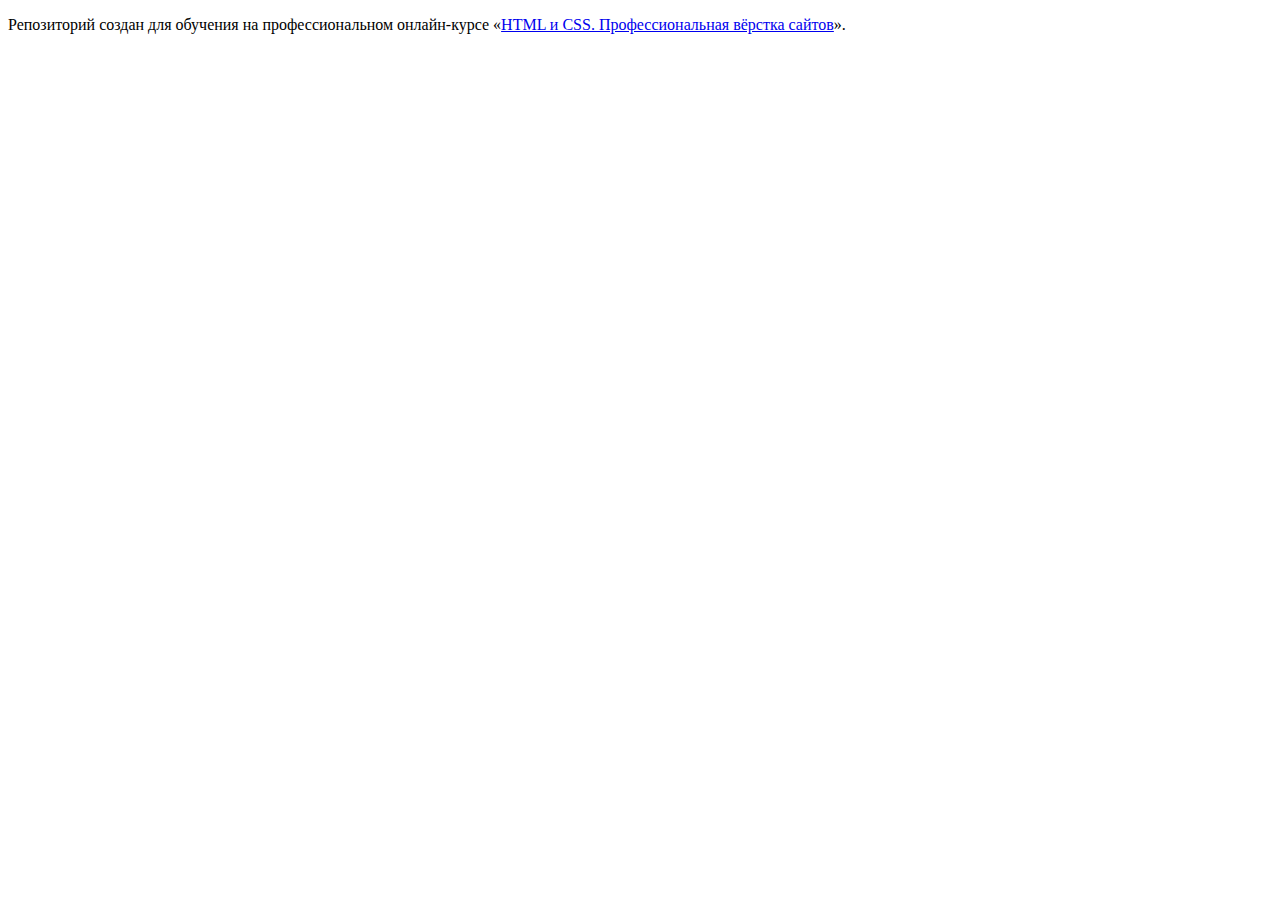
==== index.html @ b4f90599 ":hatching_chick:" ====
<!DOCTYPE html>
<html lang="ru">
  <head>
    <meta charset="utf-8">
    <title>HTML Academy: Девайс</title>
  </head>
  <body>

    <p>Репозиторий создан для обучения на профессиональном онлайн‑курсе «<a href="https://htmlacademy.ru/intensive/htmlcss">HTML и CSS. Профессиональная вёрстка сайтов</a>».</p>

  </body>
</html>
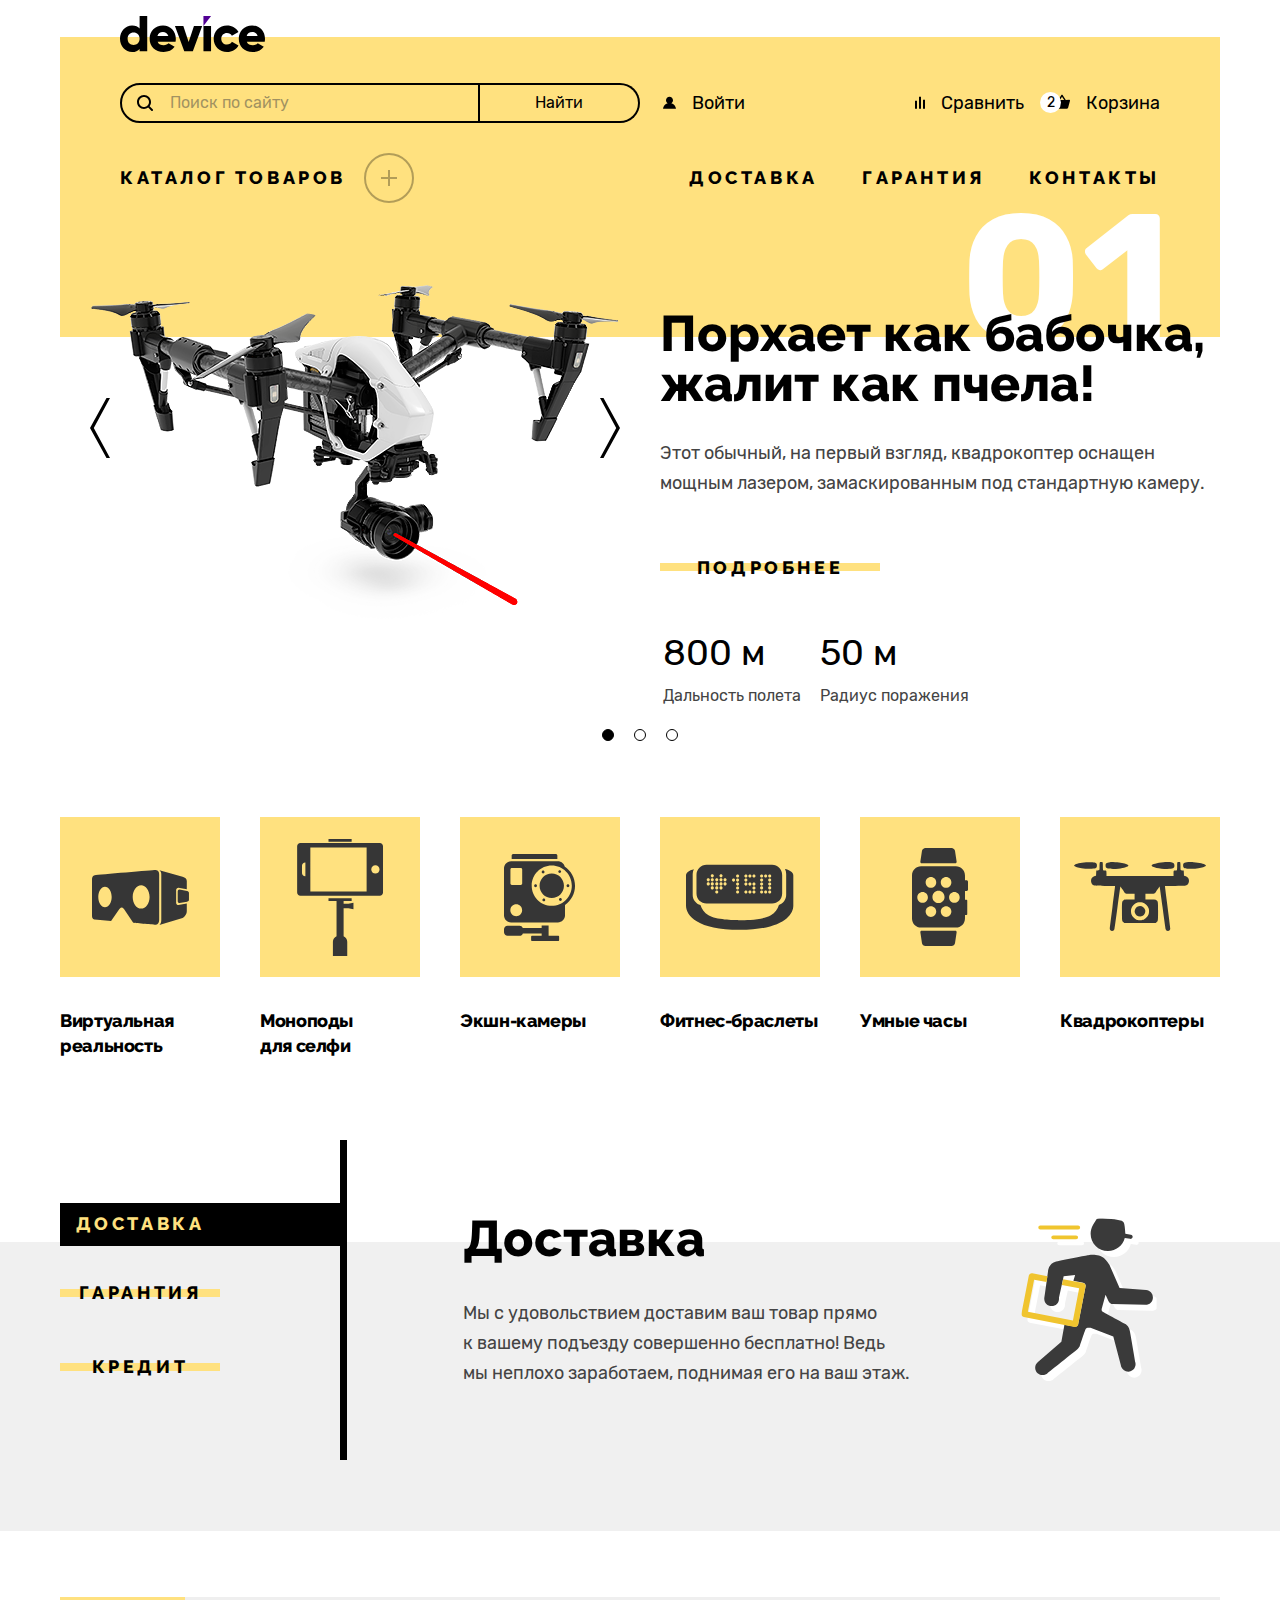
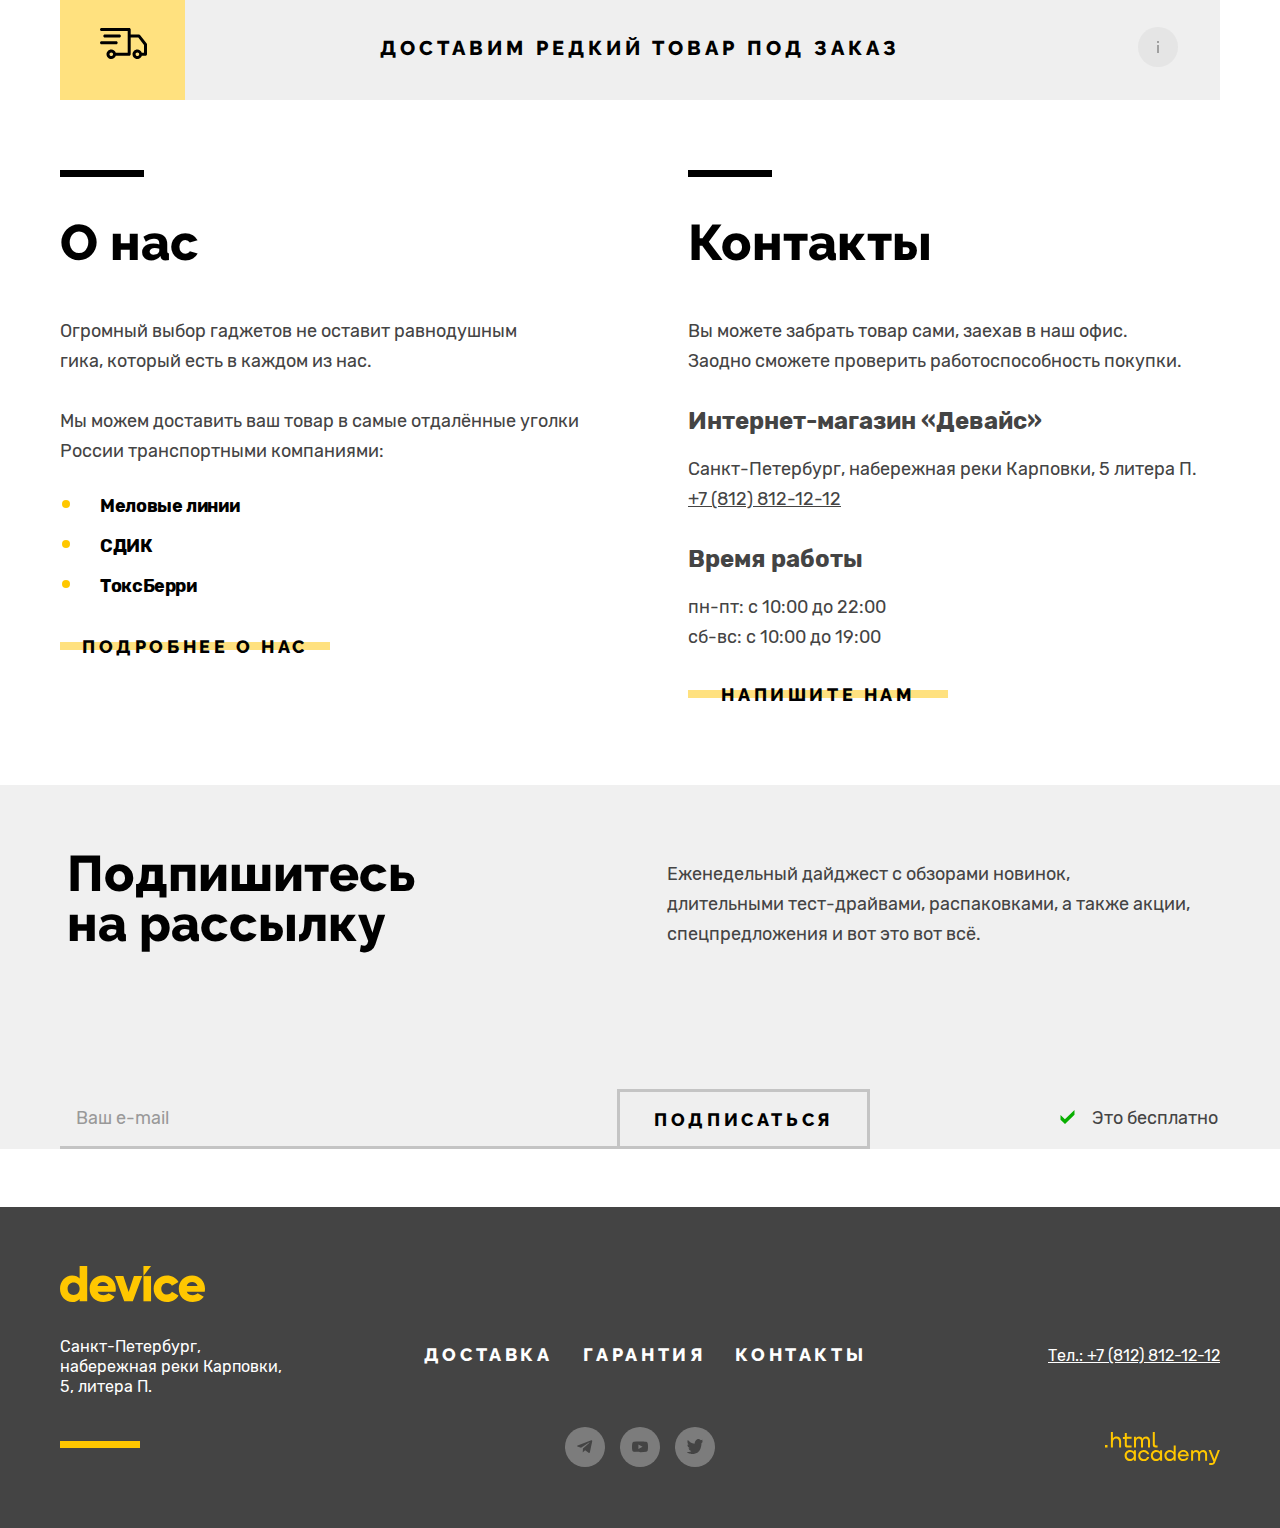
==== commit 505bc3c2: "Добавляет наставника" ====
--- a/index.html
+++ b/index.html
@@ -1,12 +1,560 @@
+
 <!DOCTYPE html>
 <html lang="ru">
   <head>
     <meta charset="utf-8">
-    <title>HTML Academy: Девайс</title>
+    <title>Девайс</title>
+    <link rel="stylesheet" href="css/style.css">
+    <link rel="icon" href="favicon.svg">
   </head>
   <body>
-
-    <p>Репозиторий создан для обучения на профессиональном онлайн‑курсе «<a href="https://htmlacademy.ru/intensive/htmlcss">HTML и CSS. Профессиональная вёрстка сайтов</a>».</p>
+    <header class="page-header">
+      <div class="page-header-container">
+
+        <a class="page-href-header" href="index.html">
+          <svg class="nav-logo" aria-hidden="true" focusable="false" width="145" height="36" viewBox="0 0 145 36"
+            xmlns="http://www.w3.org/2000/svg" role="img" aria-label="Магазин «Девайс».">
+            <path
+              d="M27.22 0v35.3h-7.6v-2.4c-1.7 1.9-4.1 3.1-7.51 3.1C5.5 36 0 30.2 0 22.7 0 15.2 5.5 9.4 12.1 9.4c3.41 0 5.91 1.2 7.51 3.1V0h7.6Zm-7.6 22.7c0-3.8-2.5-6.2-6.01-6.2-3.5 0-6 2.4-6 6.2 0 3.8 2.5 6.2 6 6.2 3.5-.1 6-2.4 6-6.2ZM43.73 29.2c2.1 0 3.8-.8 4.8-1.9l6.1 3.5c-2.5 3.4-6.2 5.2-11 5.2-8.6 0-14.01-5.8-14.01-13.3 0-7.5 5.4-13.3 13.4-13.3 7.41 0 12.82 5.7 12.82 13.3 0 1.1-.1 2.1-.3 3H37.63c1 2.6 3.3 3.5 6.1 3.5Zm4.6-9.1c-.8-2.9-3.1-4-5.4-4-2.9 0-4.8 1.4-5.5 4h10.9ZM82.16 10.1l-9.31 25.2h-8.6l-9.31-25.2h8.4l5.3 16 5.31-16h8.2ZM83.46 10.1h7.6v25.2h-7.6V10.1ZM93.67 22.7c0-7.5 5.7-13.3 13.4-13.3 4.9 0 9.21 2.6 11.41 6.5l-6.6 3.8c-.9-1.8-2.7-2.8-4.9-2.8-3.3 0-5.71 2.4-5.71 5.8 0 3.5 2.4 5.8 5.7 5.8 2.2 0 4.1-1.1 4.9-2.8l6.61 3.8c-2.1 3.9-6.4 6.5-11.4 6.5-7.71 0-13.41-5.8-13.41-13.3ZM132.9 29.2c2.1 0 3.8-.8 4.8-1.9l6.1 3.5c-2.5 3.4-6.2 5.2-11 5.2-8.61 0-14.02-5.8-14.02-13.3 0-7.5 5.5-13.3 13.41-13.3 7.4 0 12.81 5.7 12.81 13.3 0 1.1-.1 2.1-.3 3h-17.91c1 2.6 3.3 3.5 6.1 3.5Zm4.7-9.1c-.8-2.9-3.1-4-5.4-4-2.91 0-4.81 1.4-5.51 4h10.9Z" />
+            <path d="M83.46 0v10.1L91.06 0h-7.6Z" fill="#510094" />
+          </svg>
+        </a>
+
+        <div class="navigation-user-grid">
+          <form class="search-form" action="https://echo.htmlacademy.ru/" method="post">
+            <input class="search-field" type="search" name="search" id="search" placeholder="Поиск по сайту">
+            <button class="search-button" type="submit">
+              <span>Найти</span>
+            </button>
+          </form>
+
+          <ul class="navigation-list">
+            <li class="navigation-item">
+              <a class="account-link account-link-login" href="#">
+                <svg class="account-icon" aria-hidden="true" focusable="false" width="13" height="13"
+                  viewBox="0 0 13 13" fill="currentColor" xmlns="http://www.w3.org/2000/svg" role="img"
+                  aria-label="Логин.">
+                  <path
+                    d="M0 12.79h13c-.2-2.6-2.1-4.8-4.7-5.5 1-.6 1.7-1.7 1.7-3 0-1.9-1.6-3.5-3.5-3.5S3 2.39 3 4.29c0 1.3.7 2.4 1.7 3-2.6.7-4.5 2.9-4.7 5.5Z" />
+                </svg>
+                Войти</a>
+            </li>
+            <li class="navigation-item navigation-compare">
+              <a class="account-link" href="#">
+                <svg class="account-icon" aria-hidden="true" focusable="false" width="10" height="13"
+                  viewBox="0 0 10 13" fill="currentColor" xmlns="http://www.w3.org/2000/svg" role="img"
+                  aria-label="Сравнить.">
+                  <path d="M6 .79H4v12h2v-12ZM2 4.79H0v8h2v-8ZM10 3.79H8v9h2v-9Z" />
+                </svg>
+                Сравнить</a>
+            </li>
+            <li class="navigation-item navigation-corf">
+              <a class="account-link navigation-cart" href="#">
+                <svg class="account-icon" aria-hidden="true" focusable="false" width="16" height="15"
+                  viewBox="0 0 16 15" fill="currentColor" xmlns="http://www.w3.org/2000/svg" role="img"
+                  aria-label="Корзина.">
+                  <path
+                    d="m15.3 5.79-3.5.2-3.2-4.9c-.1-.2-.4-.3-.6-.3-.2 0-.5.1-.6.3l-3.2 4.9H.7c-.4 0-.7.3-.7.7v.2l1.9 6.8c.2.7.7 1.1 1.4 1.1h9.4c.7 0 1.2-.4 1.4-1.1l1.9-6.9v-.2c0-.4-.3-.8-.7-.8ZM8 2.69l2.2 3.2H5.9L8 2.69Z" />
+                </svg>
+                <div class="navigation-corf-counter">
+                  <p>2</p>
+                </div>
+                Корзина
+              </a>
+              <div class="popover popover-cart">
+                <div class="popover-content">
+                  <h2 class="visually-hidden popover-title">Содержимое корзины</h2>
+                  <ul class="cart-items-list">
+                    <li class="cart-item">
+                      <a class="cart-link" href="catalog.html">
+                        <img class="popover-img" src="img/selfy-in-bascket.jpg" width="39" height="43"
+                          alt="Любительская селфи-палка.">
+                        <p class="cart-item-title">Любительская селфи-палка</p>
+                      </a>
+                      <button type="button" class="cart-item-button button">
+                        <svg width="10" height="11" viewBox="0 0 10 11" fill="currentColor"
+                          xmlns="http://www.w3.org/2000/svg" role="img" aria-label="Удалить из корзины.">
+                          <path
+                            d="M10 1.08 9.1.17 5 4.26.9.16l-.9.92 4.1 4.09L0 9.26l.9.9L5 6.09l4.1 4.09.9-.91-4.1-4.1L10 1.09Z" />
+                        </svg>
+                        <span class="visually-hidden">Удалить из корзины</span>
+                      </button>
+                    </li>
+                    <li class="cart-item">
+                      <a class="cart-link" href="./catalog.html">
+                        <img class="popover-img" src="img/selfy-in-bascket-two.jpg" width="39" height="43"
+                          alt="Профессиональная селфи-палка.">
+                        <p class="cart-item-title">Профессиональная селфи-палка</p>
+                      </a>
+                      <button type="button" class="cart-item-button button">
+                        <svg width="10" height="11" viewBox="0 0 10 11" fill="currentColor"
+                          xmlns="http://www.w3.org/2000/svg" role="img" aria-label="Удалить из корзины.">
+                          <path
+                            d="M10 1.08 9.1.17 5 4.26.9.16l-.9.92 4.1 4.09L0 9.26l.9.9L5 6.09l4.1 4.09.9-.91-4.1-4.1L10 1.09Z" />
+                        </svg>
+                        <span class="visually-hidden">Удалить из корзины</span>
+                      </button>
+                    </li>
+                  </ul>
+                  <div class="cart-total">
+                    <p>Товаров: 2</p>
+                    <p>Сумма: 2000 ₽</p>
+                  </div>
+                    <button class="cart-button button-open-cart" type="button">
+                      <span>Открыть корзину</span>
+                    </button>
+                </div>
+              </div>
+            </li>
+          </ul>
+        </div>
+
+        <nav class="navigation">
+          <ul class="catalog">
+            <li class="catalog-item">
+              <a class="navigation-link" href="#">Каталог товаров</a>
+              <div class="popover-catalog">
+                <div class="popover-catalog-content">
+                  <ul class="subcatalog">
+                    <li><a class="account-link" href="catalog.html">Виртуальная реальность</a></li>
+                    <li><a class="account-link" href="catalog.html">Фитнес-браслеты</a></li>
+                    <li><a class="account-link" href="catalog.html">Квадрокоптеры</a></li>
+                    <li><a class="account-link" href="catalog.html">Моноподы для селфи</a></li>
+                    <li><a class="account-link" href="catalog.html">Умные часы</a></li>
+                    <li><a class="account-link" href="catalog.html">Экшн-камеры</a></li>
+                  </ul>
+                </div>
+              </div>
+            </li>
+          </ul>
+          <ul class="navigation-list navigation-list-second-menu">
+            <li class="navigation-item">
+              <a class="navigation-link" href="#">Доставка</a>
+            </li>
+            <li class="navigation-item">
+              <a class="navigation-link" href="#">Гарантия</a>
+            </li>
+            <li class="navigation-item">
+              <a class="navigation-link" href="#">Контакты</a>
+            </li>
+          </ul>
+        </nav>
+      </div>
+    </header>
+
+    <main class="main-container main-index">
+      <section class="gallery">
+        <div class="page-container">
+          <h1 class="visually-hidden">Магазин Девайс</h1>
+          <ol class="slider-pagination">
+            <li class="slider-pagination-item">
+              <div class="slider-pagination-group">
+                <img class="slider-logo" src="img/quadrocopter.png" width="560" height="560" alt="Фото дрона">
+                <div class="slider-description">
+                  <h2>Порхает как бабочка, жалит как пчела!</h2>
+                  <p class="device-detail-description">Этот обычный, на первый взгляд, квадрокоптер оснащен мощным
+                    лазером,
+                    замаскированным под стандартную камеру.</p>
+                  <div class="detailed detailed-slider">
+                    <a class="detailed-link" href="#">Подробнее</a>
+                  </div>
+                  <table class="abilities-table">
+                    <tr class="abilities-header">
+                      <td class="abilities-header">800 м</td>
+                      <td class="abilities-header">50 м</td>
+                    </tr>
+                    <tr>
+                      <td class="abilities-footer">Дальность полета</td>
+                      <td class="abilities-footer">Радиус поражения</td>
+                    </tr>
+                  </table>
+                </div>
+              </div>
+            </li>
+            <li class="slider-pagination-item element-display-none">
+              <div class="slider-pagination-group">
+                <img class="slider-logo" src="img/fitness-bracelet.png" width="560" height="560" alt="Фото браслета.">
+                <div class="slider-description">
+                  <h2>Худеем правильно!</h2>
+                  <p class="device-detail-description">Мотивирующие фитнес-браслеты помогут найти в себе силы не
+                    пропускать
+                    занятия и соблюдать диету.</p>
+                  <div class="detailed detailed-slider">
+                    <a class="detailed-link" href="#">Подробнее</a>
+                  </div>
+                  <table class="abilities-table">
+                    <tr class="abilities-header">
+                      <td class="abilities-header">48 часов</td>
+                    </tr>
+                    <tr>
+                      <td class="abilities-footer">Без подзарядки</td>
+                    </tr>
+                  </table>
+                </div>
+              </div>
+            </li>
+            <li class="slider-pagination-item element-display-none">
+              <div class="slider-pagination-group88">
+                <img class="slider-logo" src="img/selfie-stick.png" width="560" height="560" alt="Фото монопода.">
+                <div class="slider-description">
+                  <h2>Делай селфи, как Бен Стиллер!</h2>
+                  <p class="device-detail-description">Самая длинная палка для селфи доступна в нашем магазине. Восемь
+                    (Восемь, Карл!) метров длиной и весом всего 5кг.</p>
+                  <div class="detailed detailed-slider">
+                    <a class="detailed-link" href="#">Подробнее</a>
+                  </div>
+                  <table class="abilities-table">
+                    <tr class="abilities-header">
+                      <td class="abilities-header">8,5 м</td>
+                      <td class="abilities-header">5 кг</td>
+                      <td class="abilities-header">Карбон</td>
+                    </tr>
+                    <tr>
+                      <td class="abilities-footer">Длина палки</td>
+                      <td class="abilities-footer">Вес палки</td>
+                      <td class="abilities-footer">Материал</td>
+                    </tr>
+                  </table>
+                </div>
+              </div>
+            </li>
+          </ol>
+          <button class="slider-button slider-next" type="button">
+            <span class="visually-hidden">Предыдущее фото</span>
+          </button>
+          <button class="slider-button slider-prev" type="button">
+            <span class="visually-hidden">Следующее фото</span>
+          </button>
+          <ol class="slider-pagination-bullets">
+            <li class="slider-pagination-bullets-item">
+              <button class="slider-pagination-bullets-button slider-pagination-bullets-button-current" type="button">
+                <span class="visually-hidden">1 фото</span>
+              </button>
+            </li>
+            <li class="slider-pagination-bullets-item">
+              <button class="slider-pagination-bullets-button" type="button">
+                <span class="visually-hidden">2 фото</span>
+              </button>
+            </li>
+            <li class="slider-pagination-bullets-item">
+              <button class="slider-pagination-bullets-button" type="button">
+                <span class="visually-hidden">3 фото</span>
+              </button>
+            </li>
+          </ol>
+        </div>
+      </section>
+
+      <section class="products">
+        <div class="page-container">
+          <h2 class="visually-hidden">Продукты</h2>
+          <ul class="products-yellow-list">
+            <li class="products-item">
+              <a href="catalog.html">
+                <div class="products-yellow prod-vr">
+                  <svg xmlns="http://www.w3.org/2000/svg" width="97" height="55" fill="none"><path fill="#363636" d="M84.1314 32.639V20.003c0-1.309 1.045-2.37 2.335-2.37l8.326 1.581V11.02c0-2.355-1.708-3.431-4.202-4.265L67.4034.175c1.616 1.391 1.889 2.04 1.889 4.396V49.78c0 2.356-.45 4.066-1.967 5.21l23.265-7.065c2.401-.833 4.202-4.216 4.202-6.572V33.44l-8.326 1.567c-1.29.002-2.335-1.06-2.335-2.368Z"/><path fill="#363636" d="m95.1294 20.979-7.598-1.444c-1.008 0-1.824.829-1.824 1.851v9.868c0 1.023.816 1.852 1.824 1.852l7.598-1.431c1.154-.419 1.824-.829 1.824-1.852V22.83c0-1.022-.766-1.507-1.824-1.851ZM67.1704 4.483c0-5.08-4.232-4.459-4.232-4.459s-57.106 4.714-60.1 5.121c-2.994.407-2.837 4.387-2.837 4.387s-.001 32.537-.001 36.28c0 3.743 2.599 3.753 2.599 3.753l16.477 1.403 8.136-11.668s1.109-1.828 2.505-1.828c1.397 0 2.432 1.861 2.432 1.861l9.061 13.521s18.895 1.909 22.521 1.909c3.626-.001 3.439-5.024 3.439-5.024V4.483Zm-54.188 32.709c-3.698 0-6.696-4.601-6.696-10.275s2.998-10.275 6.696-10.275c3.698 0 6.696 4.601 6.696 10.275s-2.998 10.275-6.696 10.275Zm36.158 1.426c-4.662 0-8.441-5.239-8.441-11.701 0-6.463 3.78-11.702 8.441-11.702 4.662 0 8.442 5.239 8.442 11.702 0 6.462-3.78 11.701-8.442 11.701Z"/></svg>
+                  <span class="visually-hidden">Лого виртуальной реальности.</span>
+                </div>
+                Виртуальная реальность
+              </a>
+            </li>
+            <li class="products-item">
+              <a href="catalog.html">
+                <div class="products-yellow prod-monopod">
+                  <svg xmlns="http://www.w3.org/2000/svg" width="87" height="117" fill="none"><path fill="#363636" d="M82.821 4.011H3.33C1.569 4.011.142 5.438.142 7.199v46.413c0 1.763 1.427 3.189 3.188 3.189h79.492c1.762 0 3.189-1.427 3.189-3.189V7.199c0-1.761-1.428-3.188-3.19-3.188ZM8.392 37.236h-.226c-1.762 0-3.189-1.429-3.189-3.189v-7.283c0-1.761 1.427-3.188 3.189-3.188h.226v13.66Zm61.231 15.172H13.341V8.402h56.282v44.006ZM78.4 34.552c-2.289 0-4.146-1.855-4.146-4.147 0-2.292 1.856-4.147 4.146-4.147 2.291 0 4.148 1.855 4.148 4.147 0 2.292-1.857 4.147-4.148 4.147ZM54.654 0H31.497v2.758h23.157V0ZM46.608 64.861v-2.973h8.046V59.13H31.498v2.758h8.045v35.246c-2.139.938-3.635 3.072-3.635 5.559V117h14.335v-14.307c0-2.486-1.495-4.621-3.636-5.557v-27.99h4.796l5.051 1.213v-6.711l-5.051 1.213h-4.795Z"/></svg>
+                  <span class="visually-hidden">Лого моноподы для селфи.</span>
+                </div>
+                Моноподы<br>для селфи
+              </a>
+            </li>
+            <li class="products-item">
+              <a href="catalog.html">
+                <div class="products-yellow prod-camera">
+                  <svg xmlns="http://www.w3.org/2000/svg" width="72" height="87" fill="none"><path fill="#363636" d="M53.349 1.49c0-.736-.578-1.49-1.311-1.49H9.053C8.32 0 7.672.754 7.672 1.49v3.522h45.676l.001-3.522ZM54.202 81.809h-9.597V71.426h-6.958v2.507H18.774c-.537-1.254-1.757-2.148-3.181-2.148H3.559C1.642 71.784 0 73.387 0 75.311v3.018c0 1.924 1.642 3.48 3.559 3.48h12.035c1.511 0 2.792-.896 3.269-2.326h18.785v2.326H28.13c-.533 0-1.01.437-1.01.972v3.172c0 .535.478 1.048 1.01 1.048h26.072c.533 0 .93-.513.93-1.048V82.78c0-.535-.397-.971-.93-.971ZM60.666 12.39c-.861-2.937-3.567-5.05-6.771-5.05H7.148C3.25 7.34 0 10.449 0 14.361v46.9c0 3.912 3.25 7.121 7.148 7.121h46.747c3.898 0 7.126-3.209 7.126-7.121V50.915c6.066-4.204 10.001-11.211 10.001-19.164-.001-8.079-4.132-15.181-10.356-19.361ZM12.238 62.151c-3.259 0-5.901-2.65-5.901-5.921 0-3.27 2.642-5.922 5.901-5.922s5.902 2.652 5.902 5.922c0 3.271-2.643 5.921-5.902 5.921Zm5.961-32.605c0 .786-.635 1.422-1.418 1.422h-8.94c-.783 0-1.418-.637-1.418-1.422v-14.16c0-.786.635-1.423 1.418-1.423h8.939c.783 0 1.418.637 1.418 1.423l.001 14.16Zm29.563 22.312c-11.076 0-20.057-9.01-20.057-20.123 0-11.113 8.98-20.124 20.057-20.124 11.077 0 20.058 9.01 20.058 20.124 0 11.114-8.981 20.123-20.058 20.123Z"/><path fill="#363636" d="M47.762 43.964c6.7312 0 12.188-5.4751 12.188-12.229 0-6.7539-5.4568-12.229-12.188-12.229s-12.188 5.4751-12.188 12.229c0 6.7539 5.4568 12.229 12.188 12.229ZM31.562 33.171c.7925 0 1.435-.6425 1.435-1.435 0-.7925-.6425-1.435-1.435-1.435-.7925 0-1.435.6425-1.435 1.435 0 .7925.6425 1.435 1.435 1.435ZM63.963 33.171c.7925 0 1.435-.6425 1.435-1.435 0-.7925-.6425-1.435-1.435-1.435-.7925 0-1.435.6425-1.435 1.435 0 .7925.6425 1.435 1.435 1.435ZM39.109 19.429c.7925 0 1.435-.6425 1.435-1.435 0-.7925-.6425-1.435-1.435-1.435-.7925 0-1.435.6425-1.435 1.435 0 .7925.6425 1.435 1.435 1.435ZM56.415 46.912c.7898 0 1.43-.6429 1.43-1.436 0-.7931-.6402-1.436-1.43-1.436s-1.43.6429-1.43 1.436c0 .7931.6402 1.436 1.43 1.436ZM55.697 19c.7925 0 1.435-.6425 1.435-1.435 0-.7925-.6425-1.435-1.435-1.435-.7925 0-1.435.6425-1.435 1.435 0 .7925.6425 1.435 1.435 1.435ZM39.828 47.341c.7925 0 1.435-.6425 1.435-1.435 0-.7925-.6425-1.435-1.435-1.435-.7925 0-1.435.6425-1.435 1.435 0 .7925.6425 1.435 1.435 1.435Z"/></svg>
+                  <span class="visually-hidden">Лого экшн-камеры.</span>
+                </div>
+                Экшн-камеры
+              </a>
+            </li>
+            <li class="products-item">
+              <a href="catalog.html">
+                <div class="products-yellow prod-bracelet">
+                  <svg xmlns="http://www.w3.org/2000/svg" width="108" height="66" fill="none"><path fill="#363636" d="M98.967 5.0741c.752 1.441 1.209 3.08 1.209 4.818v21.102c0 4.616-3.092 8.527-7.246 9.9-1.325 3.987-3.778 7.854-8.051 10.432-8.676 5.231-31.124 4.837-31.198 4.837-.078 0-22.513.395-31.189-4.837-4.216-2.545-6.708-6.347-8.042-10.279-4.418-1.209-7.756-5.251-7.756-10.053V9.8931c0-1.688.427-3.282 1.139-4.693C4.17 6.1091 0 7.9181 0 11.4341v29.983c0 10.251 11.839 24.433 53.657 24.433 41.82 0 53.657-14.182 53.657-24.433v-29.983c-.001-3.684-4.576-5.494-8.347-6.36Z"/><path fill="#363636" d="M20.561 39.4591h65.523c5.564 0 10.074-4.513 10.074-10.077v-18.447c0-5.563-4.51-10.075-10.074-10.075H20.561c-5.564 0-10.075 4.511-10.075 10.075v18.447c0 5.564 4.511 10.077 10.075 10.077Zm63.134-28.991c.867 0 1.569.703 1.569 1.57 0 .866-.702 1.569-1.569 1.569s-1.568-.703-1.568-1.569c0-.868.701-1.57 1.568-1.57Zm0 4.039c.867 0 1.569.703 1.569 1.568 0 .867-.702 1.569-1.569 1.569s-1.568-.702-1.568-1.569c0-.865.701-1.568 1.568-1.568Zm0 4.039c.867 0 1.569.702 1.569 1.569 0 .866-.702 1.569-1.569 1.569s-1.568-.703-1.568-1.569c0-.867.701-1.569 1.568-1.569Zm0 3.827c.867 0 1.569.704 1.569 1.569 0 .867-.702 1.568-1.569 1.568s-1.568-.701-1.568-1.568c0-.866.701-1.569 1.568-1.569Zm0 4.039c.867 0 1.569.702 1.569 1.569 0 .865-.702 1.568-1.569 1.568s-1.568-.704-1.568-1.568c0-.867.701-1.569 1.568-1.569Zm-4.039-15.944c.867 0 1.568.703 1.568 1.57 0 .866-.701 1.569-1.568 1.569-.865 0-1.568-.703-1.568-1.569 0-.868.703-1.57 1.568-1.57Zm0 15.944c.867 0 1.568.702 1.568 1.569 0 .865-.701 1.568-1.568 1.568-.865 0-1.568-.704-1.568-1.568 0-.867.703-1.569 1.568-1.569Zm-4.037-15.944c.865 0 1.568.703 1.568 1.57 0 .866-.703 1.569-1.568 1.569-.867 0-1.569-.703-1.569-1.569 0-.868.702-1.57 1.569-1.57Zm0 4.039c.865 0 1.568.703 1.568 1.568 0 .867-.703 1.569-1.568 1.569-.867 0-1.569-.702-1.569-1.569 0-.865.702-1.568 1.569-1.568Zm0 4.039c.865 0 1.568.702 1.568 1.569 0 .866-.703 1.569-1.568 1.569-.867 0-1.569-.703-1.569-1.569 0-.867.702-1.569 1.569-1.569Zm0 3.827c.865 0 1.568.704 1.568 1.569 0 .867-.703 1.568-1.568 1.568-.867 0-1.569-.701-1.569-1.568 0-.866.702-1.569 1.569-1.569Zm0 4.039c.865 0 1.568.702 1.568 1.569 0 .865-.703 1.568-1.568 1.568-.867 0-1.569-.704-1.569-1.568 0-.867.702-1.569 1.569-1.569Zm-7.654-15.944c.867 0 1.568.703 1.568 1.57 0 .866-.701 1.569-1.568 1.569-.867 0-1.568-.703-1.568-1.569-.001-.868.703-1.57 1.568-1.57Zm0 8.078c.867 0 1.568.702 1.568 1.569 0 .866-.701 1.569-1.568 1.569-.867 0-1.568-.703-1.568-1.569-.001-.867.703-1.569 1.568-1.569Zm0 3.881c.867 0 1.568.701 1.568 1.568 0 .865-.701 1.569-1.568 1.569-.867 0-1.568-.704-1.568-1.569-.001-.867.703-1.568 1.568-1.568Zm0 3.985c.867 0 1.568.702 1.568 1.569 0 .865-.701 1.568-1.568 1.568-.867 0-1.568-.704-1.568-1.568-.001-.867.703-1.569 1.568-1.569Zm-4.039-15.944c.867 0 1.57.703 1.57 1.57 0 .866-.703 1.569-1.57 1.569-.865 0-1.569-.703-1.569-1.569-.001-.868.704-1.57 1.569-1.57Zm0 8.078c.867 0 1.57.702 1.57 1.569 0 .866-.703 1.569-1.57 1.569-.865 0-1.569-.703-1.569-1.569-.001-.867.704-1.569 1.569-1.569Zm0 7.866c.867 0 1.57.702 1.57 1.569 0 .865-.703 1.568-1.57 1.568-.865 0-1.569-.704-1.569-1.568-.001-.867.704-1.569 1.569-1.569Zm-4.038-15.944c.865 0 1.569.703 1.569 1.57 0 .866-.704 1.569-1.569 1.569-.867 0-1.568-.703-1.568-1.569-.001-.868.701-1.57 1.568-1.57Zm0 4.039c.865 0 1.569.703 1.569 1.568 0 .867-.704 1.569-1.569 1.569-.867 0-1.568-.702-1.568-1.569-.001-.865.701-1.568 1.568-1.568Zm0 4.039c.865 0 1.569.702 1.569 1.569 0 .866-.704 1.569-1.569 1.569-.867 0-1.568-.703-1.568-1.569-.001-.867.701-1.569 1.568-1.569Zm0 7.866c.865 0 1.569.702 1.569 1.569 0 .865-.704 1.568-1.569 1.568-.867 0-1.568-.704-1.568-1.568-.001-.867.701-1.569 1.568-1.569Zm-8.29-15.944c.867 0 1.569.703 1.569 1.57 0 .866-.702 1.569-1.569 1.569s-1.568-.703-1.568-1.569c-.001-.868.701-1.57 1.568-1.57Zm0 4.039c.867 0 1.569.703 1.569 1.568 0 .867-.702 1.569-1.569 1.569s-1.568-.702-1.568-1.569c-.001-.865.701-1.568 1.568-1.568Zm0 4.039c.867 0 1.569.702 1.569 1.569 0 .866-.702 1.569-1.569 1.569s-1.568-.703-1.568-1.569c-.001-.867.701-1.569 1.568-1.569Zm0 3.881c.867 0 1.569.701 1.569 1.568 0 .865-.702 1.569-1.569 1.569s-1.568-.704-1.568-1.569c-.001-.867.701-1.568 1.568-1.568Zm0 3.985c.867 0 1.569.702 1.569 1.569 0 .865-.702 1.568-1.569 1.568s-1.568-.704-1.568-1.568c-.001-.867.701-1.569 1.568-1.569Zm-4.039-11.905c.867 0 1.568.703 1.568 1.568 0 .867-.701 1.569-1.568 1.569-.867 0-1.569-.702-1.569-1.569 0-.865.701-1.568 1.569-1.568Zm-8.502-.212c.865 0 1.569.703 1.569 1.568 0 .867-.704 1.569-1.569 1.569-.867 0-1.571-.703-1.571-1.569 0-.865.703-1.568 1.571-1.568Zm0 4.038c.865 0 1.569.703 1.569 1.57 0 .866-.704 1.57-1.569 1.57-.867 0-1.571-.704-1.571-1.57 0-.867.703-1.57 1.571-1.57Zm-4.039-8.078c.865 0 1.568.703 1.568 1.57 0 .866-.704 1.568-1.568 1.568-.867 0-1.569-.703-1.569-1.568 0-.867.701-1.57 1.569-1.57Zm0 4.04c.865 0 1.568.703 1.568 1.568 0 .867-.704 1.569-1.568 1.569-.867 0-1.569-.703-1.569-1.569 0-.865.701-1.568 1.569-1.568Zm0 4.038c.865 0 1.568.703 1.568 1.57 0 .866-.704 1.57-1.568 1.57-.867 0-1.569-.704-1.569-1.57 0-.867.701-1.57 1.569-1.57Zm0 4.04c.865 0 1.568.704 1.568 1.569 0 .867-.704 1.568-1.568 1.568-.867 0-1.569-.701-1.569-1.568 0-.866.701-1.569 1.569-1.569Zm-4.254-8.078c.867 0 1.569.703 1.569 1.568 0 .867-.702 1.569-1.569 1.569s-1.568-.703-1.568-1.569c0-.865.701-1.568 1.568-1.568Zm0 4.038c.867 0 1.569.703 1.569 1.57 0 .866-.702 1.57-1.569 1.57s-1.568-.704-1.568-1.57c0-.867.701-1.57 1.568-1.57Zm0 4.04c.867 0 1.569.704 1.569 1.569 0 .867-.702 1.568-1.569 1.568s-1.568-.701-1.568-1.568c0-.866.701-1.569 1.568-1.569Zm0 4.039c.867 0 1.569.702 1.569 1.569 0 .865-.702 1.568-1.569 1.568s-1.568-.704-1.568-1.568c0-.867.701-1.569 1.568-1.569ZM26.3 10.2551c.867 0 1.571.703 1.571 1.57 0 .866-.704 1.568-1.571 1.568-.865 0-1.569-.703-1.569-1.568 0-.867.704-1.57 1.569-1.57Zm0 4.04c.867 0 1.571.703 1.571 1.568 0 .867-.704 1.569-1.571 1.569-.865 0-1.569-.703-1.569-1.569 0-.865.704-1.568 1.569-1.568Zm0 4.038c.867 0 1.571.703 1.571 1.57 0 .866-.704 1.57-1.571 1.57-.865 0-1.569-.704-1.569-1.57 0-.867.704-1.57 1.569-1.57Zm0 4.04c.867 0 1.571.704 1.571 1.569 0 .867-.704 1.568-1.571 1.568-.865 0-1.569-.701-1.569-1.568 0-.866.704-1.569 1.569-1.569Zm-4.037-8.078c.865 0 1.569.703 1.569 1.568 0 .867-.704 1.569-1.569 1.569-.867 0-1.569-.703-1.569-1.569 0-.865.702-1.568 1.569-1.568Zm0 4.038c.865 0 1.569.703 1.569 1.57 0 .866-.704 1.57-1.569 1.57-.867 0-1.569-.704-1.569-1.57 0-.867.702-1.57 1.569-1.57Z"/></svg>
+                  <span class="visually-hidden">Лого фитнес-браслета.</span>
+                </div>
+                Фитнес-браслеты
+              </a>
+            </li>
+            <li class="products-item">
+              <a href="catalog.html">
+                <div class="products-yellow prod-watch">
+                  <svg xmlns="http://www.w3.org/2000/svg" width="57" height="98" fill="none"><path fill="#363636" d="M54.494 32.197h-1.515v-4.64c0-5.052-4.087-9.186-9.082-9.186H9.082C4.086 18.372 0 22.505 0 27.557v42.868c0 5.052 4.087 9.185 9.083 9.185h34.815c4.995 0 9.082-4.133 9.082-9.185V67.01h1.515c.415 0 .757-.344.757-.764V52.467c0-.421-.342-.766-.757-.766H52.98v-8.788h1.515c.832 0 1.514-.688 1.514-1.531v-7.654c-.001-.842-.683-1.531-1.515-1.531Zm-20.412-3.109c2.926 0 5.299 2.398 5.299 5.358 0 2.96-2.373 5.358-5.299 5.358s-5.298-2.398-5.298-5.358c0-2.96 2.372-5.358 5.298-5.358Zm-15.137 0c2.925 0 5.298 2.398 5.298 5.358 0 2.96-2.373 5.358-5.298 5.358-2.926 0-5.298-2.398-5.298-5.358 0-2.96 2.372-5.358 5.298-5.358ZM5.297 49.397c0-2.959 2.371-5.358 5.298-5.358 2.926 0 5.298 2.399 5.298 5.358 0 2.959-2.373 5.358-5.298 5.358-2.927.001-5.298-2.399-5.298-5.358Zm13.648 19.497c-2.926 0-5.298-2.398-5.298-5.358 0-2.96 2.372-5.358 5.298-5.358 2.925 0 5.298 2.398 5.298 5.358 0 2.96-2.373 5.358-5.298 5.358Zm1.49-19.903c0-3.382 2.711-6.124 6.055-6.124s6.055 2.742 6.055 6.124c0 3.382-2.711 6.124-6.055 6.124-3.344-.001-6.055-2.742-6.055-6.124Zm13.647 19.903c-2.926 0-5.298-2.398-5.298-5.358 0-2.96 2.372-5.358 5.298-5.358s5.299 2.398 5.299 5.358c0 2.96-2.373 5.358-5.299 5.358Zm8.302-14.138c-2.927 0-5.298-2.399-5.298-5.358 0-2.959 2.371-5.358 5.298-5.358 2.926 0 5.298 2.399 5.298 5.358 0 2.958-2.372 5.358-5.298 5.358ZM9.646 15.31h33.687c.843 0 1.432-.681 1.306-1.514L43.023 3.028s0-.001-.002-.002C42.771 1.362 41.189 0 39.506 0H13.474c-1.686 0-3.268 1.362-3.517 3.028L8.342 13.795c-.125.833.461 1.515 1.304 1.515ZM43.333 82.671H9.646c-.843 0-1.429.683-1.304 1.516l1.615 10.767c.25 1.666 1.832 3.028 3.516 3.028h26.032c1.684 0 3.266-1.362 3.517-3.026v-.002l1.615-10.767c.128-.833-.461-1.516-1.304-1.516Z"/></svg>
+                  <span class="visually-hidden">Лого умных часов.</span>
+                </div>
+                Умные часы
+              </a>
+            </li>
+            <li class="products-item">
+              <a href="catalog.html">
+                <div class="products-yellow prod-drone">
+                  <svg xmlns="http://www.w3.org/2000/svg" width="133" height="70" fill="none"><path fill="#363636" d="M12.0523.258C6.5073.7451 1.8383 1.8506.5753 2.9302c-.7227.6162-.7227.6162-.2324 1.1562.6445.7197 3.7134 1.645 7.2476 2.2363 3.998.668 12.5098.6934 13.7231.0513 1.2119-.668 1.624-1.4136 1.624-2.9814 0-1.6187-.6191-2.416-2.2178-2.8525C19.274.1542 14.9415 0 12.0523.2579ZM25.7745.4883c-.1294.2832-.2583 2.1079-.2583 4.1118 0 4.061.1553 3.7783-2.1919 3.9331l-1.0308.0771-.2583 5.0883-1.1865.2832c-2.5791.668-3.999 2.5952-3.7915 5.2944.1279 1.9272 1.0308 3.3408 2.5786 4.0869 1.1089.5132 1.4697.5381 11.2461.5381 5.5449 0 10.1372.0786 10.1885.1807.0508.1284-1.1094 9.4072-2.5796 20.6387-1.4448 11.2305-2.6831 20.9971-2.7085 21.666-.0513 1.6172.8262 2.6211 2.3477 2.6211 1.2373 0 2.0117-.6416 2.3213-1.9014.1294-.5137 1.4956-10.333 3.0181-21.8213 1.522-11.4629 2.8628-20.8687 2.9404-20.8687.103 0 1.083 1.4131 2.1924 3.1357 2.9399 4.626 2.3989 4.3169 7.6353 4.3169h4.3584v5.6298l-5.1328.0771c-4.7202.0771-5.21.127-5.8813.6152-1.5728 1.1572-1.625 1.415-1.625 10.9766 0 9.5342.0264 9.792 1.5225 11.0498l.8511.6953h31.3652l.8506-.6953c1.4961-1.2578 1.5205-1.5156 1.5205-11.0498 0-9.5615-.0508-9.8193-1.623-10.9766-.6709-.4883-1.1611-.5381-5.8818-.6152l-5.1318-.0771v-5.6298h4.3594c5.2344 0 4.6934.3091 7.6338-4.3169 1.1104-1.7227 2.0898-3.1357 2.1934-3.1357.0762 0 1.4189 9.4058 2.9395 20.8687 1.5225 11.4883 2.8896 21.3076 3.0186 21.8213.3096 1.2598 1.082 1.9014 2.3213 1.9014 1.5215 0 2.3994-1.0039 2.3467-2.6211-.0254-.6689-1.2637-10.4355-2.709-21.666-1.4688-11.2314-2.6309-20.5103-2.5781-20.6387.0508-.1021 4.6416-.1807 10.1893-.1807 9.776 0 10.136-.0249 11.244-.5381 1.548-.7461 2.45-2.1597 2.579-4.0869.207-2.6992-1.211-4.6265-3.791-5.2944l-1.187-.2832-.256-5.0883-1.032-.0771c-2.347-.1548-2.194.1279-2.194-3.9331 0-2.0039-.128-3.8286-.256-4.1118-.207-.36-.543-.4883-1.368-.4883-.619 0-1.238.1284-1.42.3086-.206.2056-.309 1.4653-.309 3.9321 0 2.4673-.103 3.7271-.31 3.9321-.179.1797-.901.3081-1.649.3081-1.6261 0-1.6515.0522-1.6515 3.1104v2.2871H32.4806v-2.2871c0-3.058-.0249-3.1104-1.6499-3.1104-.7485 0-1.4702-.1284-1.6504-.3081-.2075-.2051-.3101-1.4648-.3101-3.932 0-2.4669-.103-3.7267-.3096-3.9322C28.3799.1284 27.7603 0 27.1417 0c-.8247 0-1.1602.1285-1.3672.4883Zm42.8428 40.1201c2.8887.8984 5.3916 3.3926 6.166 6.168.4385 1.543.3096 4.2158-.2842 5.7832-.6963 1.875-2.6846 4.0098-4.5654 4.9355-1.29.6416-1.7539.7188-3.9209.7188-2.1665 0-2.6309-.0771-3.9204-.7188-1.8843-.9258-3.8691-3.0605-4.5659-4.9355-.5928-1.5674-.7227-4.2402-.2837-5.7832.748-2.7236 3.2495-5.2695 6.0615-6.168 2.0122-.6425 3.3003-.6425 5.313 0Z"/><path fill="#363636" d="M63.794 44.4375c-2.0366.9258-3.5068 3.6494-3.0688 5.7305.7739 3.6768 4.8232 5.5527 7.9956 3.7021 1.9854-1.1582 2.9912-3.5469 2.4512-5.7832-.5684-2.3906-2.7344-4.1377-5.1592-4.1377-.6455.0001-1.6255.2315-2.2188.4883ZM36.0919.1543c-3.9204.668-4.5132 1.1309-4.5132 3.4438 0 1.8247.4639 2.416 2.2681 2.9556 1.5498.4624 7.1724.5142 10.5.1284 6.8608-.8223 11.3218-2.5444 9.6987-3.752-1.2651-.9-4.9023-1.8765-9.0542-2.3901C42.5157.232 36.9952 0 36.0919.1543ZM89.4845.258c-6.3193.5902-11.8643 2.081-11.8643 3.1859 0 1.7222 7.8408 3.4697 15.6299 3.4956 5.8037 0 7.1959-.6421 7.1959-3.3413 0-1.8242-.6187-2.6216-2.3726-3.084C96.4239.1026 92.3985 0 89.4845.258ZM112.776.2833c-1.78.231-3.018.7705-3.43 1.4907-.387.7705-.31 2.9038.154 3.5718.928 1.311 1.652 1.4653 7.068 1.4653 3.662 0 5.802-.1289 7.867-.4883 3.534-.5913 6.603-1.5166 7.248-2.2363.49-.54.49-.54-.233-1.1562-1.341-1.1309-5.958-2.185-11.916-2.6724-3.481-.2832-4.488-.2832-6.758.0254Z"/></svg>
+                  <span class="visually-hidden">Лого квадракоптеров.</span>
+                </div>
+                Квадрокоптеры
+              </a>
+            </li>
+          </ul>
+        </div>
+      </section>
+
+      <section class="client-info-section">
+        <div class="page-container">
+          <div class="client-info">
+            <div class="client-info-description">
+              <div class="client-info-choice client-info-choice-current">
+                <button class="client-info-choice-description-button client-info-choice-description-button-current"
+                  type="button">ДОСТАВКА</button>
+              </div>
+              <div class="client-info-choice">
+                <button class="client-info-choice-description-button" type="button">ГАРАНТИЯ</button>
+              </div>
+              <div class="client-info-choice">
+                <button class="client-info-choice-description-button" type="button">КРЕДИТ</button>
+              </div>
+            </div>
+            <div class="client-info-detail logo-delivery">
+              <h2>Доставка</h2>
+              <p class="client-info-detail-description">Мы с удовольствием доставим ваш товар прямо<br> к вашему
+                подъезду
+                совершенно бесплатно! Ведь <br>мы неплохо заработаем, поднимая его на ваш этаж.</p>
+            </div>
+          </div>
+
+          <div class="client-info visually-hidden">
+            <div class="client-info-description">
+            </div>
+            <div class="client-info-detail logo-guarantee">
+              <h2>Гарантия</h2>
+              <p class="client-info-detail-description">Если из-за возгорания купленного у нас товара у вас сгорит дом -
+                не переживайте, мы выдадим вам новый. Товар, не дом, конечно же.</p>
+            </div>
+          </div>
+
+          <div class="client-info visually-hidden">
+            <div class="client-info-description">
+            </div>
+            <div class="client-info-detail logo-credit">
+              <h2>Кредит</h2>
+              <p class="client-info-detail-description">Залезть в долговую яму стало проще! Кредитные консультанты
+                подберут для вас наиболее выгодные условия кредита. Выгодные для банка, разумеется.</p>
+            </div>
+          </div>
+        </div>
+      </section>
+
+      <section class="rare-product">
+        <h2 class="visually-hidden">Доставка редкого продукта</h2>
+        <div class="page-container">
+          <button class="rare-product-button" type="button">
+            <span class="rare-product-logo">
+              <svg class="rare-button-logo nav-logo" aria-hidden="true" focusable="false" width="47" height="31"
+                viewBox="0 0 47 31" xmlns="http://www.w3.org/2000/svg" role="img" aria-label="Доставка редкого товара.">
+                <path
+                  d="m46.7 15.4-6.5-8.2c-.3-.4-.7-.6-1.2-.6h-8.3V1.5C30.7.7 30 0 29.2 0H1.5C.7 0 0 .7 0 1.5S.7 3 1.5 3h26.2v21.7H15.8c-.6-1.9-2.4-3.3-4.5-3.3-2.6 0-4.8 2.2-4.8 4.8 0 2.6 2.2 4.8 4.8 4.8 2.1 0 3.9-1.4 4.5-3.3h13.4c.8 0 1.5-.7 1.5-1.5V9.6h7.6l5.7 7.3v7.9h-2.2c-.6-1.9-2.4-3.3-4.5-3.3-2.6 0-4.8 2.2-4.8 4.8 0 2.6 2.1 4.8 4.8 4.8 2.1 0 3.9-1.4 4.5-3.3h3.7c.8 0 1.5-.7 1.5-1.5v-9.9c0-.4-.1-.7-.3-1ZM11.3 28c-1 0-1.8-.8-1.8-1.8s.8-1.8 1.8-1.8 1.8.8 1.8 1.8-.9 1.8-1.8 1.8Zm26.1 0c-1 0-1.8-.8-1.8-1.8s.8-1.8 1.8-1.8 1.8.8 1.8 1.8-.9 1.8-1.8 1.8Z" />
+                <path
+                  d="M19.4 9.6c.8 0 1.5-.7 1.5-1.5s-.7-1.5-1.5-1.5H4.8c-.8 0-1.5.7-1.5 1.5S4 9.6 4.8 9.6h14.6ZM17.7 14.7c0-.8-.7-1.5-1.5-1.5H1.5c-.8 0-1.5.7-1.5 1.5s.7 1.5 1.5 1.5h14.7c.8 0 1.5-.7 1.5-1.5Z" />
+              </svg>
+            </span>
+            <span class="rare-text">ДОСТАВИМ РЕДКИЙ ТОВАР ПОД ЗАКАЗ</span>
+            <span class="rare-i-icon-container">
+              <span class="rare-i-round">
+                <svg class="rare-i-icon" aria-hidden="true" focusable="false" width="2" height="12" color="currentColor"
+                  viewBox="0 0 2 12" xmlns="http://www.w3.org/2000/svg" role="img" aria-label="Информация.">
+                  <g opacity=".3" clip-path="url(#a)">
+                    <path d="M2 0H0v2h2V0ZM2 4H0v8h2V4Z" />
+                  </g>
+                  <defs>
+                    <clipPath id="a">
+                      <path d="M0 0h2v12H0z" />
+                    </clipPath>
+                  </defs>
+                </svg>
+              </span>
+            </span>
+          </button>
+        </div>
+      </section>
+
+      <section>
+        <div class="page-container">
+          <div class="about-us">
+            <div class="delivery-info">
+              <h2>О нас</h2>
+              <p class="about-us-text">Огромный выбор гаджетов не оставит равнодушным <br> гика, который есть в каждом
+                из
+                нас.
+              </p>
+              <p class="about-us-text">Мы можем доставить ваш товар в самые отдалённые уголки России транспортными
+                компаниями:</p>
+              <ul class="delivery-list">
+                <li class="delivery-item">Меловые линии</li>
+                <li class="delivery-item">СДИК</li>
+                <li class="delivery-item">ТоксБерри</li>
+              </ul>
+              <div class="detailed detailed-about-us">
+                <a class="detailed-link" href="#">ПОДРОБНЕЕ О НАС</a>
+              </div>
+            </div>
+            <div class="contacts">
+              <h2>Контакты</h2>
+              <p class="about-us-text">Вы можете забрать товар сами, заехав в наш офис.<br>
+                Заодно сможете проверить работоспособность покупки.</p>
+              <h3 class="about-us-info-header">Интернет-магазин «Девайс»</h3>
+              <p class="about-us-text">Санкт-Петербург, набережная реки Карповки, 5 литера П.<br>
+                <a class="about-us-text" href="tel:+78128121212">+7 (812) 812-12-12</a>
+              </p>
+              <h3 class="about-us-info-header">Время работы</h3>
+              <p class="about-us-text">пн-пт: с 10:00 до 22:00<br>
+                сб-вс: с 10:00 до 19:00</p>
+              <div class="detailed detailed-write-to-us">
+                <a class="detailed-link" href="#">НАПИШИТЕ НАМ</a>
+              </div>
+            </div>
+          </div>
+        </div>
+      </section>
+
+      <section class="mailing">
+        <div class="page-container">
+          <div class="mailing-adv">
+            <h2>Подпишитесь на рассылку</h2>
+            <p class="mailing-text">Еженедельный дайджест с обзорами новинок,<br> длительными тест-драйвами,
+              распаковками, а
+              также акции, спецпредложения и вот это вот всё.</p>
+          </div>
+          <div class="mailing-email">
+            <form class="mailing-form" action="https://echo.htmlacademy.ru/" method="post">
+              <input class="field" type="email" id="mailing-email-input" name="mailing-email-input"
+                placeholder="Ваш e-mail">
+              <button class="button-subscribe" type="submit">
+                <span>ПОДПИСАТЬСЯ</span>
+              </button>
+            </form>
+            <p class="mailing-text-free"><svg class="ok" aria-hidden="true" focusable="false" width="15" height="14"
+                viewBox="0 0 15 14" xmlns="http://www.w3.org/2000/svg" role="img"
+                aria-label="Это действительно бесплатно.">
+                <path d="M14.5 0 4.9 9.3.5 5v4.7L5 14l9.5-9.3V0Z" />
+              </svg>Это бесплатно</p>
+          </div>
+        </div>
+      </section>
+    </main>
+
+    <footer class="page-footer">
+      <h2 class="visually-hidden">Контакты</h2>
+      <div class="page-footer-container">
+
+        <a class="footer-device-link" href="#"><img class="footer-device-logo" src="img/footer-logo.svg" width="145"
+            height="36" alt="Логотип Девайс."></a>
+        <address class="footer-contacts-address">
+          <p class="about-text">Санкт-Петербург, набережная реки Карповки, 5, литера П.</p>
+        </address>
+        <ul class="footer-info-list">
+          <li class="footer-info-item">
+            <a class="footer-info-link" href="#">ДОСТАВКА</a>
+          </li>
+          <li class="footer-info-item">
+            <a class="footer-info-link" href="#">ГАРАНТИЯ</a>
+          </li>
+          <li class="footer-info-item">
+            <a class="footer-info-link" href="#">КОНТАКТЫ</a>
+          </li>
+        </ul>
+        <div class="footer-social">
+          <h2 class="visually-hidden">Социальные сети</h2>
+          <ul class="footer-social-list">
+            <li class="footer-social-item">
+              <a class="footer-social-link footer-social-tg" href="https://t.me/htmlacademy">
+                <span class="visually-hidden">Facebook</spanclass=></a>
+            </li>
+            <li class="footer-social-item">
+              <a class="footer-social-link footer-social-yt" href="https://www.youtube.com/user/htmlacademyru"><span
+                  class="visually-hidden">Youtube</span></a>
+            </li>
+            <li class="footer-social-item">
+              <a class="footer-social-link footer-social-tw" href="https://twitter.com/htmlacademy_ru"><span
+                  class="visually-hidden">Twitter</span></a>
+            </li>
+          </ul>
+        </div>
+
+        <address class="footer-telephone-address">
+          <a class="footer-telephone-address-phone" href="tel:+78128121212">Тел.: +7 (812) 812-12-12</a>
+        </address>
+        <div class="academy-logo">
+          <a class="academy-logo-link" href="https://htmlacademy.ru/">
+            <svg class="academy-logo-image" aria-hidden="true" focusable="false" width="115" height="33"
+              viewBox="0 0 115 33" xmlns="http://www.w3.org/2000/svg" role="img" aria-label="Магазин «Девайс».">
+              <path
+                d="M0 12.9v2.6h2.5v-2.6H0ZM11.6 4.5c-1.6 0-2.8.7-3.6 1.7h-.1V0h-2v15.5h2v-5.3c0-2.1 1.3-3.6 3.3-3.6 1.8 0 2.9 1.4 2.9 3.2v5.7h2V9.4c.1-3-1.8-4.9-4.5-4.9ZM26.6 4.8h-4.8V1.1h-2v3.8h-1.9v2h1.9v6c0 1.7 1 2.7 2.7 2.7h4.1v-2h-3.7c-.7 0-1.1-.4-1.1-1.1V6.8h4.8v-2ZM41.1 4.6c-1.6 0-2.9.8-3.5 2.1h-.1c-.6-1.2-1.8-2.1-3.4-2.1-1.4 0-2.5.8-3.1 1.8h-.1V4.8H29v10.6h2V10c0-2 1-3.5 2.6-3.5 1.5 0 2.4 1 2.4 2.6v6.3h2V9.8c0-2.4 1.4-3.3 2.6-3.3 1.5 0 2.4 1 2.4 2.6v6.3h2V8.9c.1-2.5-1.4-4.3-3.9-4.3ZM47.8 12.7c0 1.7 1 2.7 2.8 2.7h2v-2h-1.7c-.7 0-1.1-.4-1.1-1.1V0h-2v12.7ZM28.9 19.7c-.9-1.1-2.2-1.8-3.9-1.8-3.1 0-5.4 2.3-5.4 5.6s2.3 5.6 5.4 5.6c1.8 0 3-.8 3.8-1.9h.1v1.6h2V18.2h-2v1.5Zm-3.6 7.4c-2.2 0-3.6-1.6-3.6-3.6s1.4-3.6 3.6-3.6 3.6 1.6 3.6 3.6c0 1.9-1.4 3.6-3.6 3.6ZM44.2 22c-.5-2.4-2.6-4.1-5.4-4.1a5.4 5.4 0 0 0-5.6 5.6c0 3.1 2.2 5.6 5.6 5.6 2.8 0 4.9-1.8 5.4-4.2h-2.1a3.4 3.4 0 0 1-3.3 2.3c-2.2 0-3.6-1.6-3.6-3.6s1.4-3.6 3.6-3.6c1.6 0 2.8 1 3.3 2.2h2.1V22ZM55.1 19.7c-.9-1.1-2.2-1.8-3.9-1.8-3.1 0-5.4 2.3-5.4 5.6s2.3 5.6 5.4 5.6c1.8 0 3-.8 3.8-1.9h.1v1.6h2V18.2h-2v1.5Zm-3.6 7.4c-2.2 0-3.6-1.6-3.6-3.6s1.4-3.6 3.6-3.6 3.6 1.6 3.6 3.6c0 1.9-1.5 3.6-3.6 3.6ZM68.7 19.8c-.9-1.1-2.2-1.9-3.9-1.9-3.1 0-5.4 2.3-5.4 5.6s2.2 5.6 5.4 5.6c1.7 0 3-.8 3.8-1.8h.1v1.5h2V13.4h-2v6.4Zm-3.6 7.3c-2.2 0-3.6-1.6-3.6-3.6s1.4-3.6 3.6-3.6 3.6 1.6 3.6 3.6c-.1 2-1.5 3.6-3.6 3.6ZM78.3 17.9c-3.3 0-5.5 2.5-5.5 5.6 0 3 2.1 5.6 5.5 5.6 2.5 0 4.5-1.3 5.2-3.6h-2.1c-.5 1-1.6 1.6-3 1.6-1.9 0-3.3-1.3-3.4-2.9h8.8c.2-3.6-2-6.3-5.5-6.3Zm0 1.9c1.7 0 3 1 3.3 2.6h-6.5c.3-1.5 1.5-2.6 3.2-2.6ZM98.2 17.9c-1.6 0-2.9.8-3.6 2h-.1c-.6-1.2-1.8-2-3.4-2-1.4 0-2.5.7-3.1 1.8v-1.5h-1.9v10.6h2v-5.4c0-2 1-3.4 2.6-3.5 1.5 0 2.4 1 2.4 2.6v6.3h2v-5.6c0-2.4 1.4-3.3 2.6-3.3 1.5 0 2.4 1 2.4 2.6v6.3h2v-6.5c.1-2.6-1.4-4.4-3.9-4.4ZM109.4 27l-3.6-8.9h-2.2l4.8 11.6c-.3.9-.7 1.2-1.7 1.2h-2.5v2h2.5c1.8 0 2.8-.8 3.5-2.6l4.7-12.2h-2.1l-3.4 8.9Z" />
+            </svg>
+          </a>
+        </div>
+      </div>
+    </footer>
+
+    <div class="modal-container" id="modal">
+      <div class="modal modal-auth">
+        <section class="modal-content">
+          <h2 class="modal-title">Доставка под заказ
+            <button class="modal-close-button" type="button">
+              <span class="visually-hidden">Закрыть</span>
+            </button>
+          </h2>
+          <form class="auth-form" action="https://echo.htmlacademy.ru/" method="post">
+            <p class="field-group field-group-name">
+              <label class="modal-label" for="auth-name">Ваше имя:</label>
+              <span class="your-name">Добавьте имя</span>
+              <input class="modal-form-field" type="text" id="auth-name" name="auth-name" placeholder="Введите имя">
+            </p>
+            <p class="field-group field-group-email">
+              <label class="modal-label" for="modal-email-input">Ваш e-mail:</label>
+              <input class="modal-form-field" type="email" id="modal-email-input" name="modal-email-input"
+                placeholder="почта">
+              <span class="funny-address">Забавный у вас адрес</span>
+            </p>
+            <p class="field-group field-group-what">
+              <label class="modal-label" for="what-to-deliver">Что нужно привезти:</label>
+              <input class="modal-form-field" type="text" id="what-to-deliver" name="what-to-deliver"
+                placeholder="В свободной форме">
+            </p>
+            <div class="field-group field-group-how-many"><span class="tooltip">
+              <label class="modal-label" for="quantity">Количество:</label>
+
+                <button class="tooltip-toggle" type="button">
+                  <svg width="26" class="modal-i-icon" aria-hidden="true" focusable="false" height="26"
+                    viewBox="0 0 26 26" fill="currentColor" xmlns="http://www.w3.org/2000/svg">
+                    <circle cx="13" cy="13" r="13" fill="#FFE17F" />
+                    <path d="M14 7h-2v2h2V7Zm0 4h-2v8h2v-8Z" />
+                  </svg>
+                </button>
+                <span class="tooltip-text">Постараемся найти, сколько нужно. Привезём сколько получится по требованиям <br>к провозу багажа.</span>
+              </span>
+              <div class="modal-quantity-counter">
+                <button class="modal-quantity-button" type="button">-</button>
+                <input class="modal-quantity-field" type="text" id="quantity" name="quantity" placeholder="1" value="1">
+                <button class="modal-quantity-button" type="button">+</button>
+              </div>
+            </div>
+            <div class="detailed">
+              <button class="detailed send-button" type="submit">Отправить</button>
+            </div>
+
+          </form>
+        </section>
+      </div>
+    </div>
 
   </body>
+
 </html>
--- a/css/style.css
+++ b/css/style.css
@@ -0,0 +1,2980 @@
+
+@font-face {
+  font-family: "Raleway";
+  font-style: normal;
+  font-weight: 800;
+  src: url("../fonts/raleway/raleway-800.woff2") format("woff2");
+  font-display: swap;
+}
+
+@font-face {
+  font-family: "Rubik";
+  font-style: normal;
+  font-weight: 400;
+  src: url("../fonts/rubik/rubik-400.woff2") format("woff2");
+  font-display: swap;
+}
+
+@font-face {
+  font-family: "Rubik";
+  font-style: normal;
+  font-weight: 700;
+  src: url("../fonts/rubik/rubik-700.woff2") format("woff2");
+  font-display: swap;
+}
+
+html {
+  height: 100%;
+}
+
+body {
+  margin: 0;
+  display: flex;
+  flex-direction: column;
+  min-height: 100%;
+  min-width: 1160px;
+  font-family: "Rubik", sans-serif;
+  font-size: 16px;
+  line-height: 24px;
+  color: #000000;
+  background-color: #FFFFFF;
+}
+
+.visually-hidden {
+  position: absolute;
+  width: 1px;
+  min-height: 1px;
+  margin: -1px;
+  padding: 0;
+  border: 0;
+  clip: rect(0 0 0 0);
+  overflow: hidden;
+}
+
+/* --- header --- */
+.page-header {
+  color: #000000;
+  width: 1160px;
+  min-height: 186px;
+  margin: 0 auto;
+  position: relative;
+}
+
+.page-header::before {
+  position: absolute;
+  content: "";
+  width: 1160px;
+  height: 186px;
+  background-color: #FFE17F;
+  top: 40px;
+  left: 0;
+  z-index: -100;
+}
+
+.page-header-container {
+  color: #000000;
+  width: 1040px;
+  min-height: 166px;
+  margin-top: 20px;
+  margin-left: auto;
+  margin-right: auto;
+
+}
+
+.page-href-header {
+  grid-column: 1 / -1;
+  justify-self: start;
+  min-height: 36px;
+  width: 149px;
+  position: relative;
+}
+
+.nav-logo {
+  box-sizing: border-box;
+  padding: 0;
+  position: relative;
+  top: -4px;
+  left: 0;
+}
+
+.page-href-header:hover {
+  opacity: 0.6;
+}
+
+.page-href-header:active {
+  opacity: 0.3;
+}
+
+.page-href-header:focus-visible {
+  outline: 2px solid #AF4FFF;
+  outline-offset: 0;
+}
+
+@supports not selector(:focus-visible) {
+  .page-href-header:focus {
+    outline: 2px solid #AF4FFF;
+    outline-offset: 0;
+  }
+}
+
+.navigation-user-grid {
+  grid-column: 1 / -1;
+  justify-self: start;
+  display: grid;
+  grid-template-columns: 517px 497px;
+  column-gap: 26px;
+  align-items: center;
+  padding: 0;
+  margin: 0;
+  margin-top: 20px;
+  margin-bottom: 44px;
+}
+
+.navigation {
+  grid-column: 1 / -1;
+  margin: 0;
+  padding: 0;
+  display: grid;
+  grid-template-columns: 293px 1fr;
+  column-gap: 276px;
+}
+
+.navigation-list {
+  list-style-type: none;
+  margin: 0;
+  padding: 0;
+  display: flex;
+  align-items: flex-end;
+  flex-wrap: wrap;
+  position: relative;
+}
+
+.navigation-list-second-menu {
+  justify-content: space-between;
+}
+
+.navigation-compare {
+  margin-left: auto;
+  margin-right: 16px;
+}
+
+/*Корзина и цифирка в ней*/
+.navigation-corf {
+  position: relative;
+  margin-right: 0;
+  padding-left: 14px;
+}
+
+.navigation-corf-counter {
+  position: absolute;
+  background-color: #FFFFFF;
+  color: #000000;
+  min-width: 21px;
+  min-height: 21px;
+  bottom: 5px;
+  left: 0;
+  border-radius: 50%;
+  display: flex;
+  justify-content: center;
+  align-items: center;
+  font-family: "Rubik", sans-serif;
+  font-style: normal;
+  font-weight: 400;
+  font-size: 14px;
+  line-height: 17px;
+}
+
+.navigation-corf-counter p {
+  margin: 0;
+  padding: 0;
+}
+
+li .navigation-item {
+  margin-right: 18px;
+}
+
+.navigation-user {
+  width: 1040px;
+  margin: 0;
+  display: flex;
+  flex-wrap: nowrap;
+  justify-content: space-between;
+}
+
+/*Форма поиска*/
+.search-form {
+  font-family: "Rubik", sans-serif;
+  font-weight: 400;
+  font-size: 16px;
+  line-height: 20px;
+  width: 520px;
+  display: grid;
+  grid-template-columns: 360px 160px;
+  grid-gap: 0
+}
+
+.search-field {
+  box-sizing: border-box;
+  grid-column: 1 / 2;
+  margin: 0;
+  padding: 0;
+  padding-left: 48px;
+  background-color: transparent;
+  border: 2px solid #000000;
+  border-radius: 50px 0 0 50px;
+  min-height: 40px;
+  width: auto;
+  color: #000000;
+  font: inherit;
+  background-image: url("../img/search.svg");
+  background-repeat: no-repeat;
+  background-size: 16px 16px;
+  background-position: center left 15px;
+}
+
+.search-field:focus-visible {
+  outline: 2px solid #AF4FFF;
+  outline-offset: 2px;
+}
+
+.search-field:disabled,
+.search-field:disabled:hover {
+  opacity: 0.5;
+}
+
+.search-field::placeholder {
+  color: #444444;
+  opacity: 0.5;
+}
+
+.search-button {
+  box-sizing: border-box;
+  grid-column: -1 / -2;
+  margin: 0;
+  padding: 0;
+  display: flex;
+  justify-content: center;
+  align-items: center;
+  background-color: transparent;
+  border: 2px solid #000000;
+  border-left: none;
+  border-radius: 0 50px 50px 0;
+  min-height: 40px;
+  width: auto;
+  color: #000000;
+  font: inherit;
+}
+
+.search-button:hover {
+  background: #000000;
+  border: 2px solid #000000;
+  color: #FFFFFF;
+}
+
+.search-button:active {
+  background: #000000;
+  border: 3px solid #000000;
+  color: #FFFFFF;
+}
+
+.search-button:active p {
+  color: #FFFFFF;
+  opacity: 0.3;
+}
+
+.search-button:disabled {
+  opacity: 0.3;
+}
+
+.search-button:focus-visible {
+  outline: 2px solid #AF4FFF;
+  outline-offset: 2px;
+}
+
+@supports not selector(:focus-visible) {
+  .search-button:focus {
+    outline: 2px solid #AF4FFF;
+    outline-offset: 2px;
+  }
+}
+
+.account-link {
+  font-family: "Rubik", sans-serif;
+  font-weight: 400;
+  font-size: 18px;
+  line-height: 30px;
+  color: inherit;
+  text-decoration: none;
+  display: block;
+  min-height: 30px;
+}
+
+.account-link-logout {
+  padding-left: 28px;
+  opacity: 0.6;
+}
+
+.account-icon {
+  margin-right: 12px;
+}
+
+.account-link:hover {
+  opacity: 0.6;
+}
+
+.account-link:active {
+  opacity: 0.3;
+}
+
+.account-link:focus-visible {
+  outline: 2px solid #AF4FFF;
+  outline-offset: 0;
+}
+
+@supports not selector(:focus-visible) {
+  .account-link:focus {
+    outline: 2px solid #AF4FFF;
+    outline-offset: 0;
+  }
+}
+
+/*--- КАТАЛОГ ТОВАРОВ ДОСТАВКА ГАРАНТИЯ КОНТАКТЫ ---*/
+.navigation-link {
+  font-family: "Raleway", sans-serif;
+  font-size: 18px;
+  line-height: 21px;
+  letter-spacing: 0.2em;
+  text-transform: uppercase;
+  color: inherit;
+  text-decoration: none;
+  display: block;
+  min-height: 30px;
+}
+
+.navigation-link:hover {
+  opacity: 0.6;
+}
+
+.navigation-link:active {
+  opacity: 0.3;
+}
+
+.navigation-link:focus-visible {
+  outline: 2px solid #AF4FFF;
+  outline-offset: 0;
+}
+
+@supports not selector(:focus-visible) {
+  .navigation-link::focus {
+    outline: 2px solid #AF4FFF;
+    outline-offset: 0;
+  }
+}
+
+/* --- слайды ---*/
+.slider-pagination {
+  padding: 0;
+  margin: 0;
+  margin-top: -10px;
+}
+
+.gallery .page-container {
+  position: relative;
+  min-height: 560px;
+  margin-bottom: 70px;
+}
+
+.slider-button {
+  width: 20px;
+  min-height: 60px;
+  color: #000000;
+  background-color: #ffffff;
+  border: none;
+  cursor: pointer;
+  background-image: url("../img/arrow-left.svg");
+  background-position: center;
+  background-repeat: no-repeat;
+}
+
+.slider-prev {
+  position: absolute;
+  left: 30px;
+  top: 211px;
+}
+
+.slider-next {
+  transform: rotate(180deg);
+  position: absolute;
+  left: 540px;
+  top: 211px;
+}
+
+.slider-button:hover {
+  opacity: 0.6;
+}
+
+.slider-button:active {
+  opacity: 0.3;
+}
+
+.slider-button:focus-visible {
+  outline: 1px solid #AF4FFF;
+  outline-offset: 1px;
+}
+
+@supports not selector(:focus-visible) {
+  .slider-button:focus {
+    outline: 1px solid #AF4FFF;
+    outline-offset: 1px;
+  }
+}
+
+/*--круглешочки внизу для сладйер-пагинации--*/
+.slider-pagination-bullets {
+  display: flex;
+  flex-wrap: wrap;
+  justify-content: center;
+  margin: 0;
+  padding: 0;
+  list-style-type: none;
+  position: absolute;
+  left: 0;
+  right: 0;
+  bottom: 0;
+}
+
+.slider-pagination-bullets-item {
+  margin: 0 10px;
+}
+
+.slider-pagination-bullets-button {
+  width: 12px;
+  height: 12px;
+  margin: 0;
+  padding: 0;
+  background-color: #ffffff;
+  border: 1px solid #000000;
+  border-radius: 50%;
+  cursor: pointer;
+}
+
+.slider-pagination-bullets-button-current {
+  background-color: #000000;
+}
+
+.slider-pagination-bullets-button:hover {
+  opacity: 0.6;
+}
+
+.slider-pagination-bullets-button:active {
+  opacity: 0.3;
+}
+
+.slider-pagination-bullets-button:focus-visible {
+  outline: 1px solid #AF4FFF;
+  outline-offset: 1px;
+}
+
+@supports not selector(:focus-visible) {
+  .slider-pagination-bullets-button::focus {
+    outline: 1px solid #AF4FFF;
+    outline-offset: 1px;
+  }
+}
+
+/*--- слайды с картинками и описанием 01 02 03 ---*/
+.slider-pagination-item {
+  display: flex;
+  width: 1160px;
+  min-height: 560px;
+  margin: 0 auto;
+}
+
+.slider-pagination-group {
+  width: 1160px;
+  min-height: 560px;
+  display: flex;
+  justify-content: space-between;
+  position: relative;
+}
+
+.slider-pagination-group::before {
+  position: absolute;
+  content: "";
+  width: 1160px;
+  min-height: 300px;
+  background-color: #FFE17F;
+  top: -150px;
+  left: 0;
+  z-index: -100;
+}
+
+.slider-logo {
+  width: 560px;
+  height: 560px;
+}
+
+.slider-description {
+  width: 560px;
+  min-height: 400px;
+  padding-top: 82px;
+  position: relative;
+}
+
+.slider-description::before {
+  position: absolute;
+  content: "01";
+  color: #ffffff;
+  background-color: transparent;
+  top: 78px;
+  right: 49px;
+  z-index: -100;
+  font-family: "Rubik", sans-serif;
+  font-style: normal;
+  font-weight: 700;
+  font-size: 180px;
+  line-height: 30px;
+}
+
+.slider-pagination-item:nth-child(1) .slider-description::before {
+  content: "01";
+}
+
+.slider-pagination-item:nth-child(2) .slider-description::before {
+  content: "02";
+}
+
+.slider-pagination-item:nth-child(3) .slider-description::before {
+  content: "03";
+}
+
+
+.slider-pagination h2 {
+  font-family: "Raleway", sans-serif;
+  font-size: 50px;
+  line-height: 50px;
+  margin-top: 40px;
+}
+
+.device-detail-description {
+  font-family: "Rubik", sans-serif;
+  font-weight: 400;
+  font-size: 18px;
+  color: #444444;
+  margin-top: -13px;
+  line-height: 30px;
+}
+
+/*ПОДРОБНЕЕ  и другие такие же ссылки*/
+.detailed {
+  font-family: "Raleway", sans-serif;
+  font-size: 18px;
+  line-height: 21px;
+  text-align: center;
+  letter-spacing: 0.2em;
+  text-transform: uppercase;
+  text-decoration: none;
+  color: inherit;
+  position: relative;
+  width: 220px;
+  min-height: 40px;
+  display: flex;
+  justify-content: center;
+  align-items: center;
+}
+
+.detailed-slider {
+  margin-top: 49px;
+}
+
+.detailed-about-us {
+  width: 270px;
+}
+
+.detailed-write-to-us {
+  margin-top: -8px;
+  width: 260px;
+}
+
+.detailed-link {
+  color: inherit;
+  text-decoration: none;
+  display: block;
+  width: fit-content;
+  margin: 0 auto;
+  min-height: 20px;
+  padding: 10px 5px;
+  background-color: transparent;
+}
+
+.detailed::after {
+  content: "";
+  position: absolute;
+  width: 220px;
+  height: 8px;
+  top: 16px;
+  left: 0;
+  background-color: #FFE17F;
+  z-index: -50;
+}
+
+.detailed-button {
+  border: none;
+  z-index: 2;
+  margin: 0;
+}
+
+.detailed-button::after {
+  content: "";
+  position: absolute;
+  width: 220px;
+  height: 8px;
+  top: 16px;
+  left: 0;
+  background-color: #FFE17F;
+  z-index: -1;
+}
+
+.detailed-about-us::after {
+  width: 270px;
+}
+
+.detailed-write-to-us::after {
+  width: 260px;
+}
+
+.detailed:hover {
+  background-color: #FFE17F;
+  transition: all 0.2s;
+}
+
+.detailed:active {
+  background-color: #FFCC33;
+}
+
+.detailed-link:focus-visible {
+  outline: 1px solid #AF4FFF;
+  outline-offset: -2px;
+}
+
+@supports not selector(:focus-visible) {
+  .detailed-link:focus {
+    outline: 1px solid #AF4FFF;
+    outline-offset: -2px;
+  }
+}
+
+.detailed:disabled {
+  opacity: 0.3;
+}
+
+/*------800м дальность полета---------*/
+.abilities-table {
+  margin-top: 47px;
+
+}
+
+.abilities-header {
+  font-family: "Rubik", sans-serif;
+  font-weight: 400;
+  font-size: 36px;
+  line-height: 30px;
+  padding-bottom: 10px;
+}
+
+.abilities-footer {
+  font-family: "Rubik", sans-serif;
+  font-weight: 400;
+  font-size: 16px;
+  line-height: 30px;
+  color: #444444;
+  padding-right: 16px;
+}
+
+/*  --- желтые картинки с продуктами ----*/
+.products {
+  min-height: 253px;
+  margin-bottom: 70px;
+}
+
+.products-yellow-list {
+  display: grid;
+  grid-template-columns: repeat(6, 160px);
+  gap: 40px;
+  list-style-type: none;
+  margin: 0;
+  padding: 0;
+}
+
+.products-item {
+  width: 160px;
+  text-align: left;
+
+}
+
+.products-item a {
+  font-family: "Raleway", sans-serif;
+  font-size: 18px;
+  line-height: 24px;
+  letter-spacing: -0.02em;
+  color: #000000;
+  text-decoration: none;
+}
+
+.products-yellow {
+  background-color: #FFE17F;
+  width: 160px;
+  height: 160px;
+  display: flex;
+  align-items: center;
+  justify-content: center;
+  margin-bottom: 32px;
+  background-repeat: no-repeat;
+  background-position: center center;
+}
+
+.products-item:hover .products-yellow {
+  background-color: #FFC700;
+}
+
+.products-item:active {
+  opacity: 0.3;
+}
+
+.products-item:focus-within {
+  outline: 2px solid #AF4FFF;
+  outline-offset: 4px;
+}
+
+@supports not selector(:focus-within) {
+  .products-item:focus {
+    outline: 2px solid #AF4FFF;
+    outline-offset: 4px;
+  }
+}
+
+/* Доставка Гарантия кредит закладки*/
+.client-info-section {
+  color: #000000;
+  margin-top: 70px;
+  margin-bottom: 142px;  /*72+70*/
+  position: relative;
+}
+
+.client-info-section::before {
+  position: absolute;
+  content: "";
+  width: 100%;
+  min-height: 289px;
+  background-color: #F0F0F0;
+  top: 102px;
+  left: 0;
+  z-index: -100;
+}
+
+.client-info {
+  display: grid;
+  grid-template-columns: 287px 873px;
+}
+
+.client-info-description {
+  display: flex;
+  flex-direction: column;
+  justify-content: space-between;
+  margin: 63px 0 65px 0;
+  padding: 0;
+}
+
+/* Доставка Гарантия Кредит левая колонка ярлычки закладок */
+.client-info-choice {
+  width: 280px;
+  min-height: 40px;
+  position: relative;
+  margin: 0;
+  padding: 0;
+}
+
+.client-info-choice-current {
+  background-color: #000000;
+  color: #FFE17F;
+}
+
+.client-info-choice::after {
+  content: "";
+  position: absolute;
+  width: 160px;
+  height: 8px;
+  top: 8px;
+  left: 0;
+  background-color: #FFE17F;
+  z-index: -50;
+}
+
+.client-info-choice-description-button {
+  font-family: "Raleway", sans-serif;
+  font-size: 18px;
+  line-height: 21px;
+  text-align: center;
+  letter-spacing: 0.2em;
+  text-transform: uppercase;
+  background-color: transparent;
+  border: none;
+  cursor: pointer;
+  width: 160px;
+}
+
+.client-info-choice-description-button-current {
+  background-color: #000000;
+  color: #FFE17F;
+  margin: 9px 120px 11px 0;
+  text-align: center;
+  width: 160px;
+  min-height: 20px;
+}
+
+.client-info-choice:hover,
+.client-info-choice:active {
+  background-color: #000000;
+}
+
+.client-info-choice:hover .client-info-choice-description-button,
+.client-info-choice:active .client-info-choice-description-button {
+  color: #FFE17F;
+  padding-left: 35px;
+}
+
+.client-info-choice:focus-visible {
+  outline: 2px solid #AF4FFF;
+  outline-offset: 0;
+}
+
+@supports not selector(:focus-visible) {
+  .client-info-choice:focus {
+    outline: 2px solid #AF4FFF;
+    outline-offset: 0;
+  }
+}
+
+/* Доставка Гарантия Кредит правая колонка детали закладок*/
+.client-info-detail {
+  width: 694px;
+  min-height: 174px;
+  position: relative;
+  padding-top: 73.5px;
+  padding-right: 63px;
+  padding-left: 116px;
+  padding-bottom: 72.5px;
+  background-repeat: no-repeat;
+  background-position: top 78px left 674px;
+}
+
+.logo-delivery {
+  background-image: url("../img/delivery.svg");
+  background-size: 136px 164px;
+}
+
+.logo-guarantee {
+  background-image: url("../img/garant.svg");
+  background-size: 171px 195px;
+}
+
+.logo-credit {
+  background-image: url("../img/credite.svg");
+  background-size: 156px 188px;
+}
+
+.client-info-detail::before {
+  content: "";
+  position: absolute;
+  width: 7px;
+  height: 100%;
+  top: 0;
+  left: -7px;
+  background-color: #000000;
+}
+
+.client-info h2 {
+  font-family: "Raleway", sans-serif;
+  font-size: 50px;
+  line-height: 50px;
+  width: 448px;
+  margin: 0;
+  padding: 0;
+}
+
+.client-info-detail-description {
+  font-family: "Rubik", sans-serif;
+  font-weight: 400;
+  font-size: 18px;
+  line-height: 30px;
+  color: #444444;
+  width: 458px;
+  min-height: 90px;
+  margin: 34px 0 0 0;
+  padding: 0;
+}
+
+/*Доставим редкий товар под заказ*/
+.rare-product {
+  min-height: 100px;
+  margin-top: -5px;
+  margin-bottom: 70px;
+}
+
+.rare-product-logo {
+  width: 125px;
+  min-height: 100px;
+  float: left;
+  background-color: #FFE17F;
+}
+
+.rare-button-logo {
+  margin: 35px 85px 34px 40px;
+}
+
+.rare-text {
+  width: 910px;
+  min-height: 20px;
+  font-family: "Raleway", sans-serif;
+  font-style: normal;
+  font-weight: 800;
+  font-size: 20px;
+  line-height: 23px;
+  text-align: center;
+  margin-top: 40px;
+  letter-spacing: 0.2em;
+  text-transform: uppercase;
+  color: #000000;
+}
+
+.rare-i-icon-container {
+  width: 125px;
+  min-height: 100px;
+}
+
+.rare-i-round {
+  width: 40px;
+  height: 40px;
+  margin: 30px auto;
+  background: rgba(220, 220, 220, 0.5);
+  border-radius: 50%;
+  border: none;
+  background-repeat: no-repeat;
+  background-position: center;
+  display: flex;
+  justify-content: center;
+  align-items: center;
+}
+
+.rare-product-button {
+  width: 100%;
+  min-height: 100px;
+  margin: 0;
+  padding: 0;
+  border: none;
+  display: flex;
+  text-decoration: none;
+}
+
+.rare-product-button:hover .rare-product-logo {
+  background-color: #FFC700;
+  opacity: 1;
+}
+
+.rare-product-button:hover .rare-i-icon {
+  color: #000000;
+  opacity: 1;
+}
+
+.rare-product-button:active {
+  opacity: 0.3;
+}
+
+.rare-product-button:focus-visible {
+  outline: 2px solid #AF4FFF;
+  outline-offset: 0;
+}
+
+@supports not selector(:focus-visible) {
+  .rare-product-button:focus {
+    outline: 2px solid #AF4FFF;
+    outline-offset: 0;
+  }
+}
+
+.rare-product h2 {
+  font-size: 20px;
+  line-height: 23px;
+}
+
+.rare-product-img {
+  width: 125px;
+  background-color: #FFE17F;
+}
+
+.rare-product-text {
+  flex-grow: 1;
+  margin: auto;
+}
+
+.rare-product-icon {
+  width: 125px;
+  margin: auto;
+}
+
+/*О нас*/
+.about-us h2 {
+  font-family: "Raleway", sans-serif;
+  font-weight: 800;
+  font-size: 50px;
+  line-height: 50px;
+  margin-top: 48px;
+  margin-bottom: 48px;
+}
+
+.about-us h3 {
+  font-weight: 700;
+  font-size: 24px;
+  line-height: 30px;
+  color: #444444;
+}
+
+.about-us-info-header {
+  margin-bottom: 15px;
+}
+
+.about-us-text {
+  font-family: "Rubik", sans-serif;
+  font-weight: 400;
+  font-size: 18px;
+  line-height: 30px;
+  color: #444444;
+  margin-bottom: 30px;
+}
+
+.about-us {
+  width: 1160px;
+  min-height: 545px;
+  display: flex;
+}
+
+.delivery-info {
+  min-height: 545px;
+  width: 520px;
+  margin-right: 108px;
+  display: block;
+  position: relative;
+}
+
+.delivery-info::before {
+  content: "";
+  position: absolute;
+  width: 84px;
+  height: 7px;
+  top: 0;
+  background-color: #000000;
+}
+
+.delivery-list {
+  display: grid;
+  gap: 20px;
+  margin-bottom: 30px;
+  list-style-type: none;
+}
+
+.contacts {
+  min-height: 545px;
+  width: 532px;
+  display: block;
+  position: relative;
+}
+
+.contacts::before {
+  content: "";
+  position: absolute;
+  width: 84px;
+  height: 7px;
+  top: 0;
+  background-color: #000000;
+}
+
+.delivery-item {
+  font-family: "Rubik", sans-serif;
+  font-weight: 700;
+  font-size: 18px;
+  line-height: 20px;
+  letter-spacing: -0.02em;
+  position: relative;
+  min-height: 20px;
+}
+
+.delivery-item::before {
+  content: "";
+  position: absolute;
+  box-sizing: border-box;
+  border-radius: 50%;
+  border: none;
+  background-color: #FFC700;
+  width: 8px;
+  height: 8px;
+  top: 4px;
+  left: -38px;
+  z-index: 50;
+}
+
+/* Подпишитесь на рассылку*/
+.mailing {
+  color: #000000;
+  background-color: #F0F0F0;
+  margin-top: 70px;
+}
+
+.mailing-adv {
+  display: grid;
+  grid-template-columns: 348px 560px;
+  gap: 252px;
+  margin-bottom: 94px;
+  padding-left: 7px;
+}
+
+.mailing h2 {
+  font-family: "Raleway", sans-serif;
+  font-weight: 800;
+  font-size: 50px;
+  line-height: 50px;
+  width: 348px;
+  margin-top: 64px;
+}
+
+.mailing-text {
+  font-family: "Rubik", sans-serif;
+  font-weight: 400;
+  font-size: 18px;
+  line-height: 30px;
+  color: #444444;
+  width: 560px;
+  min-height: 90px;
+  margin-top: 74px;
+}
+
+/* ПОДПИСАТЬСЯ*/
+
+.mailing-email {
+  display: grid;
+  grid-template-columns: 810px 1fr;
+  align-items: baseline;
+  gap: 190px;
+  margin-bottom: 58px;
+}
+
+.mailing-form {
+  display: grid;
+  grid-template-columns: 557px 253px;
+  grid-gap: 0;
+}
+
+.field {
+  font-family: "Rubik", sans-serif;
+  font-style: normal;
+  font-weight: 400;
+  font-size: 18px;
+  line-height: 30px;
+  grid-column: 1 / 2;
+  margin: 0;
+  padding: 0;
+  padding-left: 16px;
+  background-color: transparent;
+  border: none;
+  border-bottom: #C4C4C4 solid 3px;
+  min-height: 57px;
+  width: auto;
+  color: #444444;
+}
+
+.field:focus {
+  outline: none;
+  background-color: #DCDCDC;
+}
+
+.field:disabled,
+.field:disabled:hover {
+  opacity: 0.5;
+}
+
+.field:invalid {
+  box-shadow: none;
+}
+
+.field:focus:invalid {
+  border-color: #FF3D3D;
+}
+
+.field::placeholder {
+  color: #444444;
+  opacity: 0.5;
+}
+
+.button-subscribe {
+  grid-column: -1 / -2;
+  font-family: "Raleway", sans-serif;
+  font-size: 18px;
+  line-height: 21px;
+  text-align: center;
+  letter-spacing: 0.2em;
+  text-transform: uppercase;
+  justify-self: end;
+  width: 253px;
+  min-height: 57px;
+  border: #C4C4C4 solid 3px;
+}
+
+.button-subscribe:hover {
+  background: #000000;
+  border: 3px solid #000000;
+  color: #FFFFFF;
+}
+
+.button-subscribe:active {
+  background: #000000;
+  border: 3px solid #000000;
+  color: #FFFFFF;
+}
+
+.button-subscribe:active p {
+  color: #FFFFFF;
+  opacity: 0.3;
+}
+
+.button-subscribe:disabled {
+  opacity: 0.3;
+}
+
+.button-subscribe:focus-visible {
+  outline: 2px solid #AF4FFF;
+  outline-offset: 2px;
+}
+
+@supports not selector(:focus-visible) {
+  .button-subscribe:focus {
+    outline: 2px solid #AF4FFF;
+    outline-offset: 2px;
+  }
+}
+
+.mailing-text-free {
+  font-family: "Rubik", sans-serif;
+  font-weight: 400;
+  font-size: 18px;
+  line-height: 30px;
+  color: #444444;
+  width: 160px;
+  margin-bottom: 10px
+}
+
+.ok {
+  fill: #08AF00;
+  margin-right: 16.5px;
+}
+
+/*---footer---*/
+.page-footer {
+  color: #FFFFFF;
+  background-color: #444444;
+  min-height: 321px;
+}
+
+.page-footer-container {
+  width: 1160px;
+  margin: 0 auto;
+  display: grid;
+  grid-template-columns: 239px 692px auto; /* 175px;*/
+  grid-template-rows: 36px auto 40px;
+  padding-top: 59px;
+  padding-bottom: 60px;
+  min-height: 202px;
+  position: relative;
+}
+
+.page-footer-container::after {
+  position: absolute;
+  width: 80px;
+  height: 7px;
+  left: 0;
+  bottom: 80px;
+  background-color: #FFC700;
+  content: "";
+}
+
+.footer-contacts {
+  width: 239px;
+  min-height: 182px;
+  margin-top: 62px;
+  margin-right: 124px;
+}
+
+/*средняя колонка футера - меню и соцсети*/
+.footer-info {
+  width: 444px;
+  min-height: 123px;
+  margin-top: 137px;
+  margin-right: 183px;
+}
+
+.footer-info-list {
+  grid-column: 2 / 3;
+  grid-row: 2 / 3;
+  align-self: center;
+  display: flex;
+  list-style-type: none;
+  justify-content: space-between;
+  flex-wrap: wrap;
+  padding: 0;
+  margin: 0 auto;
+  margin-bottom: 18px;
+}
+
+/*правая колонка - телефон и лого*/
+.footer-telephone {
+  max-width: 175px;
+  min-height: 116px;
+  margin-top: 140px;
+}
+
+/*html academy правый нижний угол футера*/
+.academy-logo {
+  grid-column: -2 / -1;
+  grid-row: -2 / -1;
+  align-self: center;
+  display: block;
+  min-width: 175px;
+  min-height: 33px;
+}
+
+.academy-logo-link {
+  display: block;
+  min-width: 115px;
+  min-height: 33px;
+  margin-left: 55px;
+  margin-right: 0;
+  padding-left: 59px;
+  padding-top: 0;
+}
+
+.academy-logo-image {
+  display: block;
+  fill: #FFC700;
+}
+
+.academy-logo-image:hover {
+  fill: #FFFFFF;
+}
+
+.academy-logo-image:active {
+  fill: #FFFFFF;
+  opacity: 0.3;
+}
+
+.academy-logo-link:focus-visible {
+  outline: 1px solid #AF4FFF;
+  outline-offset: -2px;
+}
+
+@supports not selector(:focus-visible) {
+  .academy-logo-link:focus {
+    outline: 1px solid #AF4FFF;
+    outline-offset: -2px;
+  }
+}
+
+.page-footer h2 {
+  font-size: 12px;
+  line-height: 21px;
+}
+
+/*device левый верхний угол футера*/
+.footer-device-link {
+  grid-column: 1 / 2;
+  align-self: start;
+}
+
+.footer-device-logo {
+  display: block;
+  padding: 5px;
+  min-width: 115px;
+  min-height: 33px;
+  margin-left: 0;
+  margin-right: 0;
+  fill: #FFC700;
+  padding-top: 0;
+  padding-left: 0;
+}
+
+.footer-device-link:hover {
+  fill: #FFC700;
+  opacity: 0.6;
+}
+
+.footer-device-link:active {
+  fill: #FFC700;
+  opacity: 0.3;
+}
+
+.footer-device-link:focus-visible {
+  outline: 1px solid #AF4FFF;
+  outline-offset: -2px;
+}
+
+@supports not selector(:focus-visible) {
+  .footer-device-link:focus {
+    outline: 1px solid #AF4FFF;
+    outline-offset: -2px;
+  }
+}
+
+.footer-contacts-address {
+  grid-column: 1 / 2;
+  grid-row: 2 / 3;
+  justify-self: start;
+  margin-top: 35px;
+}
+
+/* Адрес */
+.about-text {
+  font-family: "Rubik", sans-serif;
+  font-style: normal;
+  font-weight: 400;
+  font-size: 16px;
+  line-height: 20px;
+  margin-top: 0;
+}
+
+.footer-info-link {
+  font-family: "Raleway", sans-serif;
+  font-size: 18px;
+  line-height: 21px;
+  color: inherit;
+  letter-spacing: 0.2em;
+  text-transform: uppercase;
+  text-decoration: none;
+  min-height: 21px;
+  padding: 15px;
+  position: relative;
+}
+
+.footer-info-link:hover {
+  color: #FFC700;
+}
+
+.footer-info-link:hover::before {
+  position: absolute;
+  bottom: 12px;
+  height: 2px;
+  left: 15px;
+  right: 15px;
+  background-color: #FFC700;
+  content: "";
+}
+
+.footer-info-link:active {
+  color: #FFC700;
+  opacity: 0.3;
+}
+
+.footer-info-link:active::before {
+  position: absolute;
+  bottom: 12px;
+  height: 2px;
+  left: 15px;
+  right: 15px;
+  background-color: #FFC700;
+  opacity: 0.3;
+  content: "";
+}
+
+.footer-info-link:focus-visible {
+  outline: 2px solid #AF4FFF;
+  outline-offset: -14px;
+}
+
+@supports not selector(:focus-visible) {
+  .footer-info-link:focus {
+    outline: 2px solid #AF4FFF;
+    outline-offset: -14px;
+  }
+}
+
+/* Телефон */
+.footer-telephone-address {
+  grid-column: -2 / -1;
+  grid-row: 2 / 3;
+  justify-self: end;
+  align-self: center;
+  margin-bottom: 18px;
+}
+
+.footer-telephone-address-phone {
+  font-family: "Rubik", sans-serif;
+  font-style: normal;
+  font-weight: 400;
+  font-size: 16px;
+  line-height: 20px;
+  color: #FFFFFF;
+}
+
+.footer-telephone-address-phone:hover {
+  color: #FFC700;
+}
+
+.footer-telephone-address-phone:active {
+  color: #FFC700;
+  opacity: 0.3;
+}
+
+.footer-telephone-address-phone:focus-visible {
+  outline: 2px solid #AF4FFF;
+  outline-offset: 2px;
+}
+
+@supports not selector(:focus-visible) {
+  .footer-telephone-address-phone:focus {
+    outline: 2px solid #AF4FFF;
+    outline-offset: 2px;
+  }
+}
+
+.footer-social {
+  grid-column: 2 / 3;
+  grid-row: -1 / -2;
+  align-self: center;
+  min-width: 150px;
+  margin: 0 auto;
+}
+
+.footer-social-list {
+  margin: 0;
+  padding: 0;
+  list-style-type: none;
+  display: flex;
+  flex-direction: row;
+  flex-wrap: wrap;
+  justify-content: center;
+  margin-right: 10px;
+  margin-top: 5px;
+}
+
+.footer-social-item {
+  width: 40px;
+  height: 40px;
+  margin-right: 15px;
+  margin-bottom: 8px;
+}
+
+.footer-social-item:nth-child(3n) {
+  margin-right: 0;
+}
+
+.footer-social-link {
+  display: block;
+  background: rgba(255, 255, 255, 0.3);
+  border-radius: 50%;
+  border: none;
+  background-repeat: no-repeat;
+  background-position: center;
+  background-size: 16px 16px;
+}
+
+.footer-social-link:hover {
+  background-color: #FFC700;
+}
+
+.footer-social-link:active {
+  background-color: #FFC700;
+}
+
+.footer-social-link:focus-visible {
+  outline: 2px solid #AF4FFF;
+  outline-offset: 2px;
+}
+
+@supports not selector(:focus-visible) {
+  .footer-social-link:focus {
+    outline: 2px solid #AF4FFF;
+    outline-offset: 2px;
+  }
+}
+
+.footer-social-tg {
+  background-image: url("../img/telegramm.svg");
+}
+
+.footer-social-yt {
+  background-image: url("../img/youtube.svg");
+}
+
+.footer-social-tw {
+  background-image: url("../img/twitter.svg");
+}
+
+.footer-social a {
+  color: inherit;
+  width: 40px;
+  height: 40px;
+}
+
+/*-------------------------*/
+.main-container {
+  flex-grow: 1;
+}
+
+.page-container {
+  width: 1160px;
+  margin: 0 auto;
+}
+
+/*----------- Каталог ------------*/
+
+.main-inner h1 {
+  font-family: "Raleway", sans-serif;
+  font-weight: 800;
+  font-size: 50px;
+  line-height: 50px;
+}
+
+.main-inner h2 {
+  font-family: "Raleway", sans-serif;
+  font-weight: 800;
+  font-size: 12px;
+  line-height: 12px;
+}
+
+.inner-header {
+  width: 1040px;
+  min-height: 86px;
+  margin: 0 auto;
+  margin-top: 61px;
+}
+
+.inner-header-title {
+  margin-top: 51px;
+  margin-bottom: 16px;
+}
+
+.breadcrumbs {
+  font-family: "Rubik", sans-serif;
+  font-weight: 400;
+  font-size: 16px;
+  line-height: 20px;
+  list-style-type: none;
+  display: flex;
+  margin: 0;
+  padding: 0;
+}
+
+.breadcrumbs-link {
+  color: inherit;
+  text-decoration: none;
+  min-height: 20px;
+}
+
+.breadcrumbs-item {
+  position: relative;
+  margin-right: 36px;
+  list-style-type: none;
+}
+
+.breadcrumbs-item::after {
+  content: ">";
+  display: block;
+  position: absolute;
+  top: 1px;
+  right: -20px;
+  width: 8px;
+  height: 8px;
+  background-color: #ffffff;
+  opacity: 0.2;
+}
+
+.breadcrumbs-item:last-child::after {
+  content: none;
+}
+
+.breadcrumbs-link:hover {
+  opacity: 0.6;
+}
+
+.breadcrumbs-link:active {
+  opacity: 0.3;
+}
+
+.breadcrumbs-link:focus-visible {
+  outline: 2px solid #AF4FFF;
+  outline-offset: 2px;
+}
+
+@supports not selector(:focus-visible) {
+  .breadcrumbs-link:focus {
+    outline: 2px solid #AF4FFF;
+    outline-offset: 2px;
+  }
+}
+
+/* ФИЛЬТР СОРТИРОВКА*/
+.catalog-section {
+  color: #000000;
+  background-color: #F0F0F0;
+}
+
+.catalog-products {
+  background-color: #F0F0F0;
+  display: flex;
+  margin-top: 34px;
+}
+
+.catalog-left-column {
+  width: 320px;
+  min-height: 1316px;
+}
+
+.catalog-all-filters {
+  width: 200px;
+  min-height: 1316px;
+  z-index: -100;
+  margin: 0 60px;
+}
+
+/* Надпись ФИЛЬТР */
+.filter {
+  min-height: 70px;
+  background-color: #F0F0F0;
+  color: #000000;
+  display: flex;
+  justify-content: flex-start;
+  align-items: center;
+}
+
+/* Надпись СОРТИРОВКА */
+.sort {
+  width: 760px;
+  min-height: 70px;
+  background-color: #F0F0F0;
+  color: #000000;
+  display: flex;
+  justify-content: space-between;
+  padding-left: 40px;
+  padding-right: 40px;
+}
+
+.sort-item {
+  font-family: "Raleway", sans-serif;
+  font-weight: 800;
+  font-size: 16px;
+  line-height: 19px;
+  letter-spacing: 0.2em;
+  text-transform: uppercase;
+  display: flex;
+  justify-content: center;
+  align-items: center;
+}
+
+.sort-button {
+  width: 30px;
+  min-height: 30px;
+  margin-top: auto;
+  margin-bottom: auto;
+  border: none;
+  opacity: 0.2;
+}
+
+.sort-button:hover {
+  opacity: 0.5;
+}
+
+.sort-button:active {
+  opacity: 1;
+}
+
+.sort-button:focus-visible {
+  outline: 2px solid #AF4FFF;
+  outline-offset: 0;
+}
+
+@supports not selector(:focus-visible) {
+  .sort-button:focus {
+    outline: 2px solid #AF4FFF;
+    outline-offset: 0;
+    opacity: 0.2;
+  }
+}
+
+/* Форма с фильтрами - левая колонка каталога*/
+.catalog-filter {
+  margin-top: 33px;
+}
+
+/* Стоимость Цвет Bluetooth*/
+.catalog-filter-group {
+  margin: 0;
+  margin-bottom: 35px;
+  padding: 0;
+  border: none;
+}
+
+.filter-group-title {
+  font-family: "Rubik", sans-serif;
+  font-style: normal;
+  font-weight: 700;
+  font-size: 18px;
+  line-height: 20px;
+  min-height: 20px;
+  min-width: 200px;
+  letter-spacing: -0.02em;
+  color: #000000;
+  padding-top: 12px;
+  padding-bottom: 20px;
+  border-top: 2px solid #000000;
+
+}
+
+/* Ползунок Стоимость*/
+.range-scale {
+  position: relative;
+  height: 2px;
+  margin-bottom: 16px;
+  background-color: #DCDCDC;
+  border-radius: 2px;
+}
+
+.range-bar {
+  position: absolute;
+  height: 2px;
+  background-color: #000000;
+}
+
+.range-toggle {
+  position: absolute;
+  width: 20px;
+  height: 20px;
+  background: #ffffff;
+  border: 2px solid #242424;
+  border-radius: 50%;
+  cursor: pointer;
+}
+
+.range-toggle:hover {
+  opacity: 0.5;
+}
+
+.range-toggle:active {
+  background: #000000;
+  opacity: 1;
+}
+
+.range-toggle:focus-visible {
+  outline: 1px solid #AF4FFF;
+  outline-offset: 2px;
+}
+
+@supports not selector(:focus-visible) {
+  .range-toggle:focus {
+    outline: 1px solid #AF4FFF;
+    outline-offset: 2px;
+  }
+}
+
+.toggle-min {
+  top: -8px;
+  left: -10px;
+  background: #EBEBEB;
+  border: 2px solid #000000;
+}
+
+.toggle-max {
+  top: -8px;
+  right: -10px;
+  background: #EBEBEB;
+  border: 2px solid #000000;
+}
+
+.range-wrapper-label {
+  display: flex;
+  justify-content: start;
+  margin-right: 45px;
+  font-family: "Rubik", sans-serif;
+  font-style: normal;
+  font-weight: 400;
+  font-size: 14px;
+  line-height: 20px;
+  opacity: 0.3;
+}
+
+.range-wrapper-inputs {
+  display: flex;
+  justify-content: start;
+}
+
+.range-input {
+  width: 37px;
+  padding: 0 0 0 2px;
+  font: inherit;
+  text-align: start;
+  background-color: transparent;
+  border: none;
+  appearance: textfield;
+}
+
+.range-input::-webkit-outer-spin-button,
+.range-input::-webkit-inner-spin-button {
+  appearance: none;
+  margin: 0;
+}
+
+/* Control Черный Белый Есть Нет*/
+.control {
+  position: relative;
+  display: block;
+  padding-left: 36px;
+}
+
+.control-label {
+  font-family: "Rubik", sans-serif;
+  font-style: normal;
+  font-weight: 400;
+  font-size: 16px;
+  line-height: 20px;
+}
+
+/* Mark */
+.control-mark {
+  position: absolute;
+  top: 2px;
+  left: 0;
+  width: 20px;
+  height: 20px;
+  border: 2px solid #CCCCCC;
+}
+
+
+.control:hover .control-mark {
+  opacity: 0.6;
+}
+
+.control:active .control-mark {
+  opacity: 0.3;
+}
+
+.control-input:disabled + .control-mark {
+  opacity: 0.1;
+}
+
+.control-input:focus-visible + .control-mark {
+  outline: 2px solid #AF4FFF;
+  outline-offset: 0;
+}
+
+@supports not selector(:focus-visible) {
+  .control::focus {
+    outline: 2px solid #AF4FFF;
+    outline-offset: 0;
+  }
+}
+
+.control-input[type="checkbox"]:checked + .control-mark,
+.control-input[type="radio"]:checked + .control-mark {
+  border: 2px solid #000000;
+}
+
+.control-input[type="checkbox"]:checked + .control-mark::before {
+  position: absolute;
+  top: 5px;
+  left: 5px;
+  content: "";
+  background-image: url("../img/checbox.svg");
+  background-size: 10px 10px;
+  height: 10px;
+  width: 10px;
+}
+
+.control-input[type="radio"] + .control-mark {
+  border-radius: 50%;
+}
+
+.control-input[type="radio"]:checked + .control-mark::before {
+  position: absolute;
+  top: 5px;
+  left: 5px;
+  width: 10px;
+  height: 10px;
+  background-color: #242424;
+  border-radius: 50%;
+  content: "";
+}
+
+.catalog-filter-list {
+  margin: 0;
+  padding: 0;
+  list-style-type: none;
+}
+
+.catalog-filter-item:not(:last-child) {
+  margin-bottom: 17px;
+}
+
+.select {
+  display: flex;
+  justify-content: center;
+  align-items: center;
+  width: 500px;
+  margin: 0 206px 0 206px;
+}
+
+/*Популярное*/
+.select-control {
+  font-family: "Rubik", sans-serif;
+  font-weight: 400;
+  font-size: 18px;
+  line-height: 30px;
+  background-color: transparent;
+  width: 100%;
+  border: none;
+  background-image: url("../images/icons/arrow-down.svg");
+  background-repeat: no-repeat;
+  background-position: right 20px center;
+  appearance: none;
+}
+
+.select-control:hover {
+  opacity: 0.6;
+}
+
+.select-control:active {
+  opacity: 0.3;
+}
+
+.select-control:focus-visible {
+  outline: 2px solid #AF4FFF;
+  outline-offset: 0;
+}
+
+@supports not selector(:focus-visible) {
+  .select-control:focus {
+    outline: 2px solid #AF4FFF;
+    outline-offset: 0;
+  }
+}
+
+/*Черный белый Есть нет*/
+.filter-group-list {
+  list-style-type: none;
+}
+
+.control {
+  font-family: "Rubik", sans-serif;
+  font-weight: 400;
+  font-size: 16px;
+  line-height: 20px;
+}
+
+/* правая колонка каталога */
+.catalog-right-column {
+  width: 840px;
+  min-height: 1310px;
+  background: #FFFFFF;
+  color: #000000;
+}
+
+/*карточки, загрузить еще, пагинация - грид на 3 строки*/
+.product-cards {
+  display: grid;
+  gap: 44px;
+  padding-top: 70px;
+  padding-bottom: 78px;
+  padding-left: 40px;
+  padding-right: 40px;
+}
+
+/*четверка карточек товаров*/
+.product-list {
+  list-style-type: none;
+  display: grid;
+  grid-template-columns: repeat(2, 360px);
+  margin: 0;
+  padding: 0;
+  text-align: center;
+  color: #ffffff;
+  gap: 40px;
+  row-gap: 44px;
+}
+
+.product-card {
+  width: 360px;
+  min-height: 452px;
+  margin-right: 40px;
+  position: relative;
+}
+
+.product-card a {
+  color: inherit;
+  text-decoration: none;
+  display: block;
+}
+
+.product-card-image {
+  vertical-align: bottom;
+}
+
+.product-card-descr {
+  display: flex;
+  justify-content: space-between;
+  align-items: flex-start;
+  min-height: 40px;
+  margin: 0;
+}
+
+.product-card-title {
+  font-family: "Rubik", sans-serif;
+  font-weight: 700;
+  font-size: 18px;
+  line-height: 20px;
+  letter-spacing: -0.02em;
+  max-width: 226px;
+  text-align: left;
+  color: #000000;
+  background-color: #ffffff;
+  margin: 0;
+  margin-top: 32px;
+}
+
+.product-card-price {
+  font-family: "Rubik", sans-serif;
+  font-weight: 400;
+  font-size: 18px;
+  line-height: 21px;
+  text-align: right;
+  color: #444444;
+  background-color: #ffffff;
+  margin-top: 32px;
+}
+
+.product-card-wrapping {
+  opacity: 1;
+  position: absolute;
+  top: 30%;
+  left: 20%;
+}
+
+.product-card-detailed {
+  font-family: "Raleway", sans-serif;
+  font-size: 18px;
+  line-height: 21px;
+  text-align: center;
+  letter-spacing: 0.2em;
+  text-transform: uppercase;
+  text-decoration: none;
+  position: relative;
+  width: 220px;
+  min-height: 40px;
+  justify-content: center;
+  align-items: center;
+  color: #000000;
+  display: none;
+  z-index: 2;
+}
+
+.product-card-detailed::after {
+  content: "";
+  position: absolute;
+  width: 220px;
+  height: 8px;
+  top: 16px;
+  left: 0;
+  background-color: #FFE17F;
+  z-index: -1;
+}
+
+.product-card:hover .product-card-detailed {
+  opacity: 1;
+  display: flex;
+}
+
+.product-card:active .product-card-detailed::after {
+  opacity: 1;
+  background-color: #FFC700;
+}
+
+.product-card:hover {
+  opacity: 0.6;
+}
+
+.product-card:active {
+  opacity: 0.3;
+}
+
+.product-card:focus-within {
+  outline: 2px solid #AF4FFF;
+  outline-offset: 0;
+}
+
+@supports not selector(:focus-within) {
+  .product-card:focus {
+    outline: 2px solid #AF4FFF;
+    outline-offset: 0;
+  }
+}
+
+/*Загрузить еще*/
+.pagination-show-more {
+  font-family: "Raleway", sans-serif;
+  font-weight: 800;
+  font-size: 16px;
+  line-height: 19px;
+  text-align: center;
+  letter-spacing: 0.2em;
+  text-transform: uppercase;
+  background-color: #ffffff;
+  color: #000000;
+  margin: 0 0;
+  min-height: 55px;
+  width: 760px;
+  vertical-align: middle;
+  border: 3px solid #E5E5E5;
+}
+
+.pagination-show-more:hover {
+  border: 3px solid #000000;
+}
+
+.pagination-show-more:active {
+  opacity: 0.3;
+}
+
+.pagination-show-more:focus-visible {
+  outline: 2px solid #AF4FFF;
+  outline-offset: 2px;
+  border: 3px solid #E5E5E5;
+}
+
+@supports not selector(:focus-visible) {
+  .pagination-show-more:focus {
+    outline: 2px solid #AF4FFF;
+    outline-offset: 2px;
+    border: 3px solid #E5E5E5;
+  }
+}
+
+/* Пагинация вперед-назад*/
+.pagination {
+  color: #444444;
+  background-color: #EBEBEB;
+  text-transform: uppercase;
+  list-style-type: none;
+  display: flex;
+  justify-content: space-between;
+  width: 760px;
+  min-height: 71px;
+  margin: 0;
+  padding: 0;
+  align-items: center;
+}
+
+.pagination-digits {
+  list-style-type: none;
+  display: flex;
+  justify-content: space-between;
+  min-width: 200px;
+  min-height: 71px;
+  margin: 0;
+  padding: 0;
+  align-items: center;
+}
+
+.pagination-prev {
+  font-family: "Raleway", sans-serif;
+  font-weight: 800;
+  font-size: 18px;
+  line-height: 21px;
+  letter-spacing: 0.2em;
+  opacity: 0.3;
+  padding: 25px;
+}
+
+.pagination-next {
+  font-family: "Raleway", sans-serif;
+  font-weight: 800;
+  font-size: 18px;
+  line-height: 21px;
+  letter-spacing: 0.2em;
+  padding: 25px;
+}
+
+.pagination-link {
+  font-family: "Rubik", sans-serif;
+  font-weight: 400;
+  font-size: 16px;
+  line-height: 20px;
+  min-width: 40px;
+  min-height: 40px;
+  padding: 10px;
+}
+
+.pagination a {
+  color: #444444;
+  text-decoration: none;
+}
+
+.pagination-current a {
+  opacity: 0.6;
+}
+
+.pagination p,
+.pagination-disabled a {
+  opacity: 0.3;
+}
+
+.pagination-next a {
+  color: #000000;
+}
+
+.pagination-prev:not(:disabled):hover,
+.pagination-next:not(:disabled):hover,
+.pagination-link:not(:disabled):hover {
+  background: #DCDCDC;
+}
+
+.pagination-prev:active,
+.pagination-next:active,
+.pagination-link:active {
+  background: #DCDCDC;
+  color: #000000;
+  opacity: 0.3;
+}
+
+.pagination-prev:focus-visible,
+.pagination-next:focus-visible,
+.pagination-link:focus-visible {
+  outline: 2px solid #AF4FFF;
+  outline-offset: 0;
+}
+
+@supports not selector(:focus-visible) {
+  .pagination-prev:focus,
+  .pagination-next:focus,
+  .pagination-link:focus {
+    outline: 2px solid #AF4FFF;
+    outline-offset: 0;
+  }
+}
+
+/* ----------- Поповеры------------*/
+.catalog,
+.subcatalog {
+  list-style-type: none;
+  padding: 0;
+  margin: 0;
+}
+
+.subcatalog,
+.popover-catalog {
+  display: none;
+}
+
+/*для поповера .popover-catalog*/
+.catalog-item {
+  position: relative;
+}
+
+.catalog-item::after {
+  content: "";
+  position: absolute;
+  background-image: url("../img/catalog-btn.svg");
+  width: 50px;
+  height: 50px;
+  top: -14px;
+  right: -1px;
+  z-index: 10;
+  cursor: pointer;
+}
+
+.catalog-item:focus-within::after {
+  background-image: url("../img/catalog-btn-minus.svg");
+  opacity: 0.3;
+  z-index: 10;
+  cursor: pointer;
+}
+
+.catalog-item:focus-within .popover-catalog {
+  display: block;
+}
+
+.catalog-item:focus-within .subcatalog {
+  display: grid;
+  grid-template-columns: 222px 222px 222px;
+  grid-template-rows: auto auto auto;
+  gap: 30px
+}
+
+.subcatalog li:last-child {
+  grid-column: 1 / 2;
+  grid-row: -1 / -2;
+}
+
+.popover-catalog {
+  position: absolute;
+  top: 30px;
+  left: -60px;
+  z-index: 1;
+  box-sizing: border-box;
+  width: 1160px;
+  padding: 33px 60px;
+  color: #000000;
+  background-color: #FFE17F;
+  min-height: 180px;
+  font-family: "Rubik", sans-serif;
+  font-weight: 400;
+  font-size: 18px;
+  line-height: 30px;
+  text-decoration: none;
+  display: none;
+}
+
+.popover-catalog-content {
+  height: 100%;
+  position: relative;
+}
+
+.popover-catalog a {
+  text-decoration: none;
+  color: inherit;
+}
+
+.popover {
+  position: absolute;  /* для navigation-corf - position: relative*/
+  top: 30px;
+  right: -100px;
+  z-index: 1;
+  box-sizing: border-box;
+  width: 320px;
+  font-family: "Rubik", sans-serif;
+  color: #ffffff;
+  background-color: #000000;
+  min-height: 307px;
+  display: none;
+}
+
+.navigation-corf:focus-within .popover {
+  display: block;
+}
+
+.popover-open {
+  display: block;
+}
+
+.popover-close-button {
+  position: absolute;
+  top: 0;
+  right: 0;
+  width: 15px;
+  min-height: 15px;
+}
+
+.popover-content {
+  height: 100%;
+  position: relative;
+}
+
+.popover-content::before {
+  position: absolute;
+  width: 14px;
+  height: 6px;
+  background-image: url("../images/icons/triangle.svg");
+  background-repeat: no-repeat;
+  background-position: center;
+  cursor: pointer;
+  top: -6px;
+  left: 50%;
+  right: 50%;
+  content: "";
+}
+
+.cart-items-list {
+  list-style-type: none;
+  margin: 0;
+  padding: 0;
+}
+
+.cart-item {
+  display: grid;
+  grid-template-columns: auto 50px;
+  grid-template-rows: auto;
+  column-gap: 3px;
+  align-items: center;
+  padding: 0;
+  margin: 0;
+}
+
+.cart-link {
+  grid-column: 1 / 2;
+  grid-row: 1 / 2;
+  display: grid;
+  grid-template-columns: 39px auto;
+  column-gap: 23px;
+  align-items: center;
+  padding: 20px;
+  text-decoration: none;
+}
+
+.cart-item-title {
+  margin-top: 0;
+  margin-bottom: 2px;
+  font-family: "Rubik", sans-serif;
+  font-style: normal;
+  font-weight: 400;
+  font-size: 16px;
+  line-height: 20px;
+  color: #FFFFFF;
+}
+
+.cart-item .button {
+  grid-row: 1 / 2;
+  grid-column: -1 / -2;
+  color: #fffFFF;
+  background-color: #000000;
+}
+
+.cart-item + .cart-item {
+  border-top: 1px solid #444444;
+}
+
+.cart-total {
+  display: flex;
+  justify-content: space-between;
+  align-items: center;
+  background-color: #1A1A1A;
+  color: #ffffff;
+  font-family: "Rubik", sans-serif;
+  font-style: normal;
+  font-weight: 400;
+  font-size: 16px;
+  line-height: 20px;
+  padding: 0 20px;
+}
+
+.button-open-cart {
+  font-family: "Raleway", sans-serif;
+  font-weight: 800;
+  font-size: 18px;
+  line-height: 21px;
+  text-align: center;
+  letter-spacing: 0.2em;
+  text-transform: uppercase;
+  justify-self: center;
+  width: 280px;
+  min-height: 50px;
+  border: none;
+  margin: 20px
+}
+
+.button-open-cart:hover {
+  background: #FFE17F;
+  color: #000000;
+}
+
+.button-open-cart:active {
+  background: #FFE17F;
+  opacity: 0.3
+}
+
+.button-open-cart:active span {
+  opacity: 0.3
+}
+
+.button-open-cart:disabled {
+  opacity: 0.3;
+}
+
+.button-open-cart:focus-visible {
+  outline: 2px solid #AF4FFF;
+  outline-offset: 2px;
+}
+
+@supports not selector(:focus-visible) {
+  .button-open-cart:focus {
+    outline: 2px solid #AF4FFF;
+    outline-offset: 2px;
+  }
+}
+
+.cart-link:hover {
+  opacity: 0.6;
+}
+
+.cart-link:active {
+  opacity: 0.3;
+}
+
+.cart-link:focus-visible {
+  outline: 2px solid #AF4FFF;
+  outline-offset: -20px;
+}
+
+@supports not selector(:focus-visible) {
+  .cart-link:focus {
+    outline: 2px solid #AF4FFF;
+    outline-offset: -20px;
+  }
+}
+
+.cart-item-button {
+  width: 20px;
+  min-height: 20px;
+  margin: 0;
+  padding: 0;
+  box-sizing: border-box;
+}
+
+.cart-item-button:hover {
+  opacity: 0.6;
+}
+
+.cart-item-button:active {
+  opacity: 0.3;
+}
+
+.cart-item-button:focus-visible {
+  outline: 2px solid #AF4FFF;
+  outline-offset: 0;
+}
+
+@supports not selector(:focus-visible) {
+  .cart-item-button:focus {
+    outline: 2px solid #AF4FFF;
+    outline-offset: 0;
+  }
+}
+
+/* модальное окно*/
+.modal-container {
+  position: fixed;
+  top: 0;
+  left: 0;
+  display: flex;
+  width: 100%;
+  height: 100%;
+  background: rgba(240, 240, 240, 0.9);
+  opacity: 0;
+  visibility: hidden;
+}
+
+
+.modal {
+  position: relative;
+  margin: auto;
+  padding: 62px 70px 62px 70px;
+  background-color: #ffffff;
+  border: 10px solid #000000;
+  box-shadow: 0 10px 0 rgba(0, 0, 0, 0.1);
+}
+
+.modal-auth {
+  width: 760px;
+}
+
+.modal-content {
+  position: relative;
+}
+
+.auth-form {
+  display: flex;
+  flex-direction: row;
+  flex-wrap: wrap;
+}
+
+.modal-close-button {
+  position: absolute;
+  padding: 0;
+  top: 10px;
+  right: 0;
+  width: 26px;
+  min-height: 26px;
+  background-color: #ffffff;
+  border: none;
+  background-image: url("../images/icons/cross.svg");
+  background-repeat: no-repeat;
+  background-position: center;
+  background-size: 26px;
+  cursor: pointer;
+}
+
+.modal-title {
+  position: relative;
+  margin: 0;
+  margin-bottom: 42px;
+  font-family: "Raleway", sans-serif;
+  font-style: normal;
+  font-weight: 800;
+  font-size: 50px;
+  line-height: 50px;
+  color: #000000;
+}
+
+.field-group {
+  display: flex;
+  flex-direction: column;
+  padding: 0;
+  margin: 0;
+}
+
+.modal-label {
+  font-family: "Rubik", sans-serif;
+  font-style: normal;
+  font-weight: 700;
+  font-size: 18px;
+  line-height: 20px;
+  color: #000000;
+  margin-bottom: 9px;
+  min-height: 26px;
+}
+
+.tooltip {
+  position: relative;
+  margin-top: 0;
+  margin-left: 2px;
+  margin-bottom: 9px;
+  display: inline-block;
+  align-self: flex-start;
+
+}
+
+.tooltip-toggle {
+  border: none;
+  background-color: transparent;
+  padding: 0;
+  margin: 0;
+  display: block;
+  position: absolute;
+  top: -2px;
+  right: 0;
+}
+
+.tooltip-icon {
+  width: 100%;
+  height: 100%;
+  color: #242424;
+  display: block;
+}
+
+.tooltip-toggle:hover .tooltip-icon {
+  color: #AF7842;
+}
+
+.tooltip-text {
+  display: none;
+  position: absolute;
+  width: 200px;
+  min-height: 120px;
+  box-shadow: 0 10px 0 rgba(0, 0, 0, 0.1);
+  color: #FFFFFF;
+  background-color: #000000;
+  font-family: "Rubik", sans-serif;
+  font-style: normal;
+  font-weight: 400;
+  font-size: 16px;
+  line-height: 20px;
+  padding: 19px 17px 26px 19px;
+  top: 30px;
+}
+
+.tooltip-text::before {
+  position: absolute;
+  width: 14px;
+  height: 6px;
+  background-image: url("../images/icons/triangle.svg");
+  background-repeat: no-repeat;
+  background-position: center;
+  cursor: pointer;
+  top: -6px;
+  left: 53%;
+  right: 50%;
+  content: "";
+}
+
+.tooltip-toggle:hover + .tooltip-text,
+.tooltip-toggle:focus + .tooltip-text {
+  display: block;
+}
+
+.field-group-name {
+  width: 360px;
+  margin-right: 40px;
+  margin-bottom: 62px;
+  position: relative;
+}
+
+.field-group-email {
+  width: 360px;
+  margin-right: 0;
+  margin-bottom: 62px;
+  position: relative;
+}
+
+.field-group-what {
+  width: 540px;
+  margin-right: 40px;
+  margin-bottom: 32px;
+}
+
+.field-group-how-many {
+  width: 180px;
+  margin-right: 0;
+  margin-bottom: 42px;
+  position: relative;
+}
+
+.field-group-how-many .modal-label {
+  min-width: 200px;
+  padding-right: 30px;
+}
+
+.modal-form-field {
+  box-sizing: border-box;
+  font-family: "Rubik", sans-serif;
+  font-style: normal;
+  font-weight: 400;
+  font-size: 18px;
+  line-height: 30px;
+  grid-column: 1 / 2;
+  margin: 0;
+  padding: 0;
+  padding-left: 20px;
+  padding-right: 40px;
+  background-color: #F0F0F0;
+  border: none;
+  height: 60px;
+  width: auto;
+  color: #000000;
+
+}
+
+.field-group-name .modal-form-field {
+  background-image: url("../images/icons/modal-login.svg");
+  background-repeat: no-repeat;
+  background-size: 12px 12px;
+  background-position: center right 20px;
+}
+
+.field-group-email .modal-form-field {
+  background-image: url("../images/icons/modal-email.svg");
+  background-repeat: no-repeat;
+  background-size: 12px 12px;
+  background-position: center right 20px;
+}
+
+.field-group-email-footer {
+  font-family: "Rubik", sans-serif;
+  font-style: normal;
+  font-weight: 400;
+  font-size: 14px;
+  line-height: 20px;
+  color: black;
+}
+
+.modal-quantity-counter {
+  display: grid;
+  grid-template-columns: 60px auto 60px;
+  grid-template-rows: 60px;
+}
+
+.modal-quantity-field,
+.modal-quantity-button {
+  padding: 0;
+  margin: 0;
+  width: 60px;
+  height: 60px;
+  background: rgba(240, 240, 240, 0.9);
+  border: none;
+  text-align: center;
+  font-family: "Rubik", sans-serif;
+  font-style: normal;
+  font-weight: 400;
+  font-size: 16px;
+  line-height: 20px;
+}
+
+.modal-form-field:hover {
+  background-color: #DCDCDC;
+}
+
+.modal-form-field:disabled {
+  opacity: 0.3;
+}
+
+.modal-form-field:disabled,
+.modal-form-field:disabled:hover {
+  opacity: 0.5;
+}
+
+.modal-form-field:invalid {
+  border: #FF3D3D solid 2px;
+}
+
+.modal-form-field:focus:invalid {
+  border: #FF3D3D solid 2px;
+}
+
+.modal-form-field::placeholder {
+  color: #444444;
+  opacity: 0.5;
+}
+
+.modal-form-field:invalid + .funny-address {
+  color: #FF3D3D;
+}
+
+.funny-address {
+  margin: 0;
+  padding: 0;
+  min-height: 20px;
+  font-family: "Rubik", sans-serif;
+  font-style: normal;
+  font-weight: 400;
+  font-size: 14px;
+  line-height: 20px;
+  color: #000000;
+  position: absolute;
+  bottom: -20px;
+}
+
+.your-name {
+  margin: 0;
+  padding: 0;
+  min-height: 20px;
+  font-family: "Rubik", sans-serif;
+  font-style: normal;
+  font-weight: 400;
+  font-size: 14px;
+  line-height: 20px;
+  color: #000000;
+  position: absolute;
+  bottom: -20px;
+}
+
+.send-button {
+  background-color: #fffFFF;
+  border: none;
+  z-index: 2;
+}
+
+.send-button::after {
+  content: "";
+  position: absolute;
+  width: 220px;
+  height: 8px;
+  top: 16px;
+  left: 0;
+  background-color: #FFE17F;
+  z-index: -1;
+}
+
+/* самые приоритетные свойства*/
+.element-display-none {
+  display: none;
+}
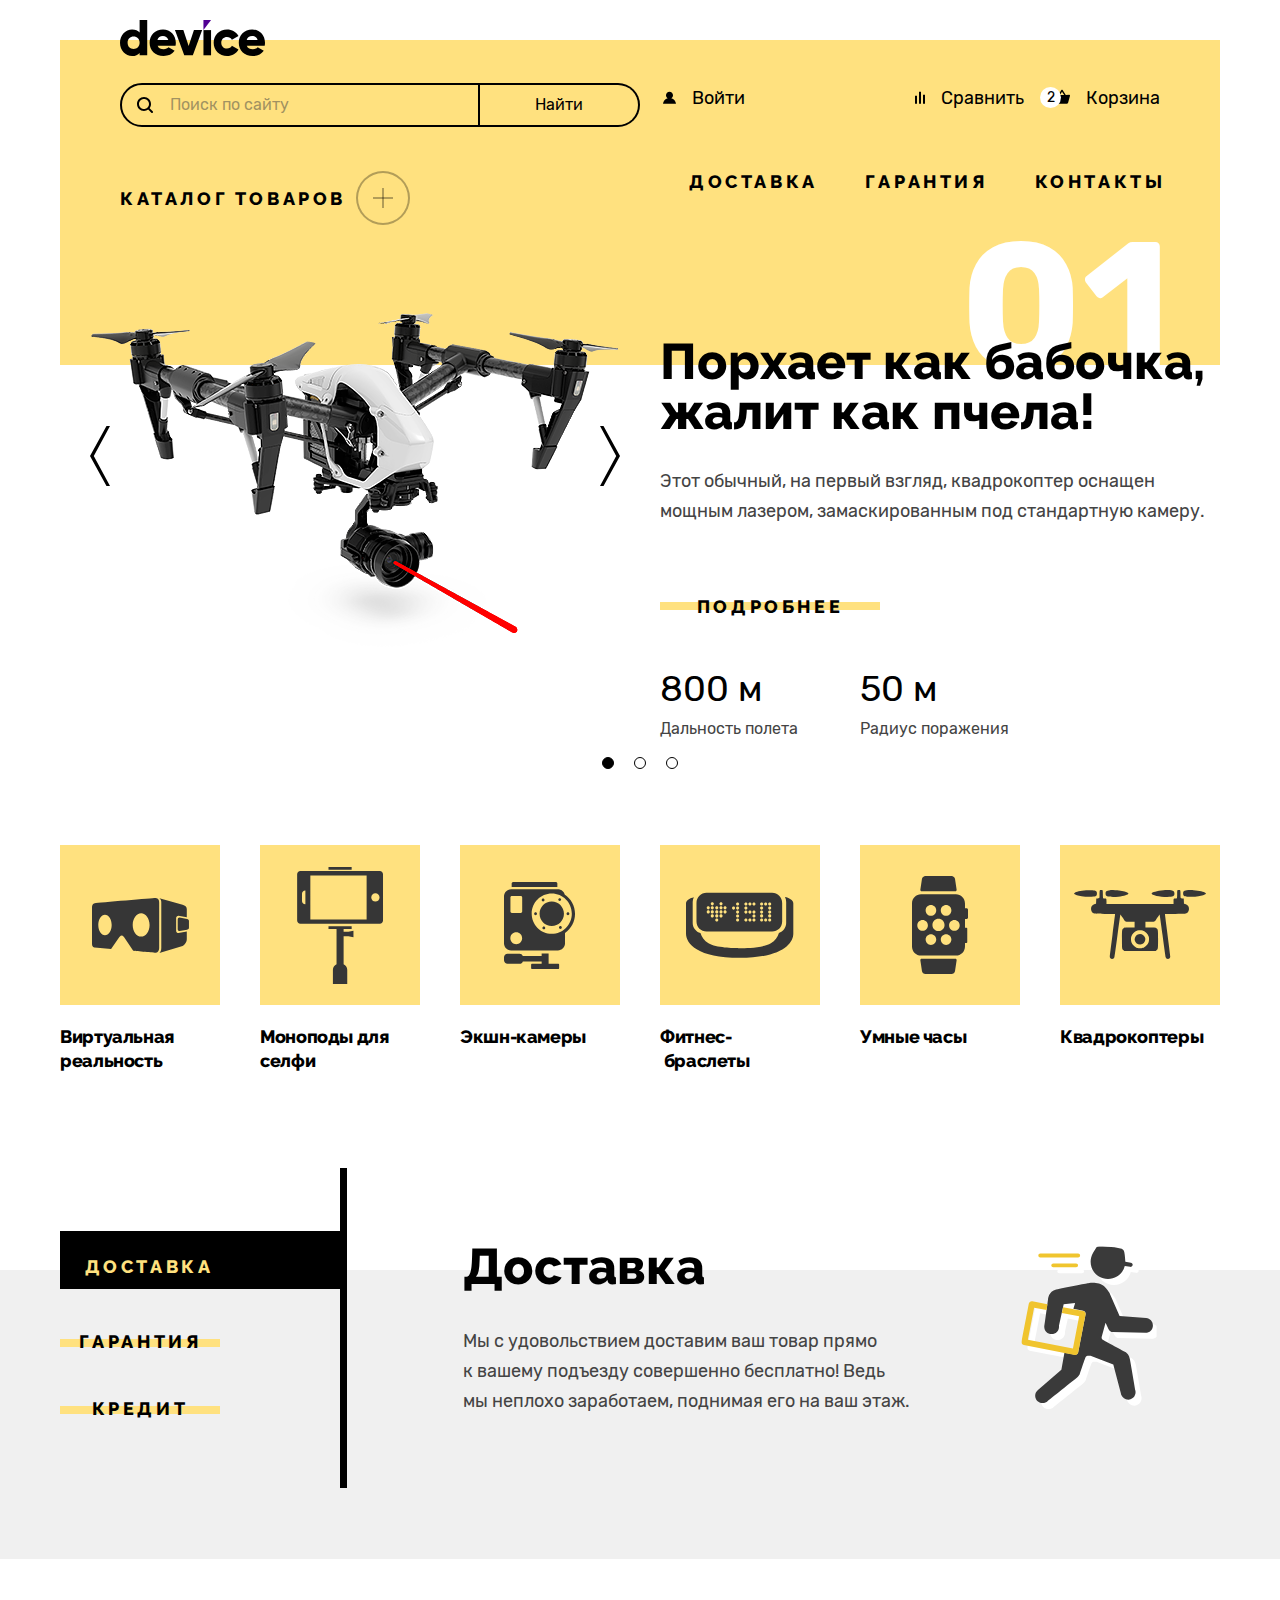
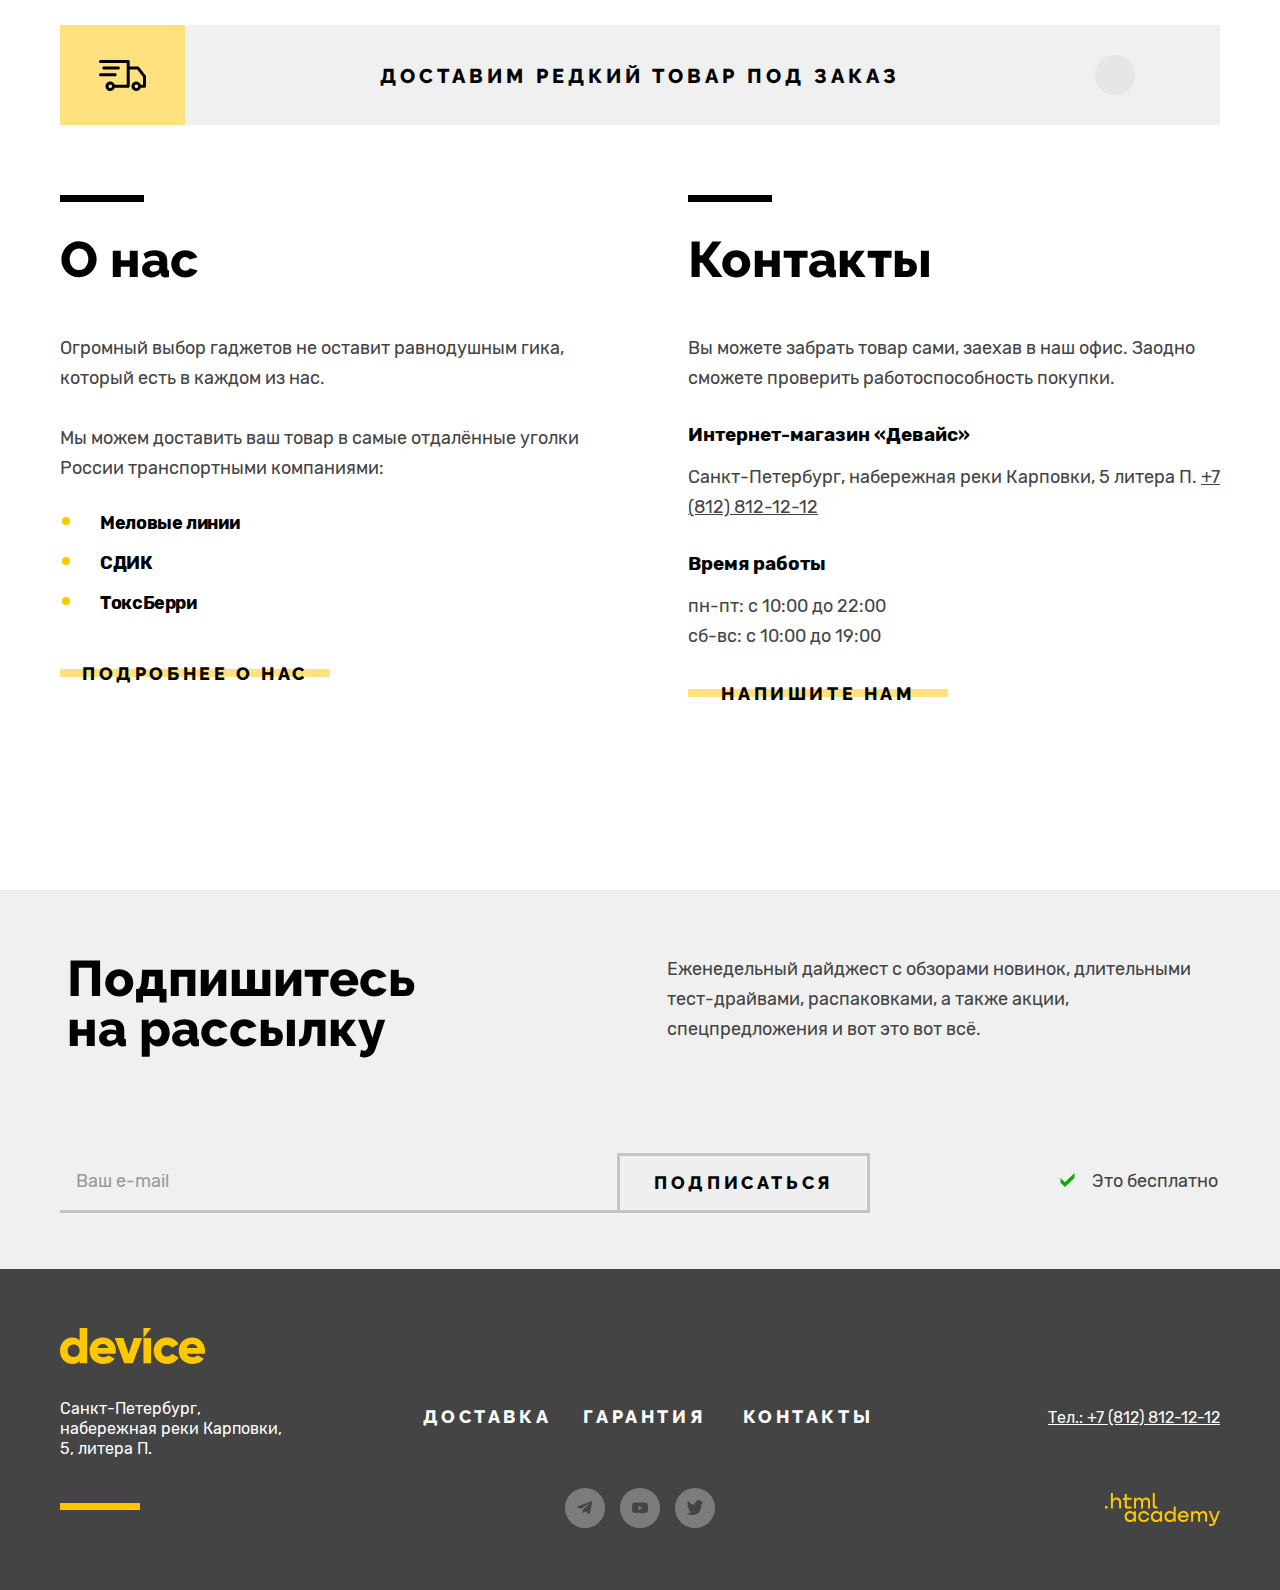
==== commit 906d3e4b: "добавляет правки" ====
--- a/index.html
+++ b/index.html
@@ -6,25 +6,22 @@
     <title>Девайс</title>
     <link rel="stylesheet" href="css/style.css">
     <link rel="icon" href="favicon.svg">
+    <script src="//html5shiv.
+    googlecode.com/ svn/trunk/html5.js"></script>
   </head>
   <body>
-    <header class="page-header">
-      <div class="page-header-container">
-
-        <a class="page-href-header" href="index.html">
-          <svg class="nav-logo" aria-hidden="true" focusable="false" width="145" height="36" viewBox="0 0 145 36"
-            xmlns="http://www.w3.org/2000/svg" role="img" aria-label="Магазин «Девайс».">
-            <path
-              d="M27.22 0v35.3h-7.6v-2.4c-1.7 1.9-4.1 3.1-7.51 3.1C5.5 36 0 30.2 0 22.7 0 15.2 5.5 9.4 12.1 9.4c3.41 0 5.91 1.2 7.51 3.1V0h7.6Zm-7.6 22.7c0-3.8-2.5-6.2-6.01-6.2-3.5 0-6 2.4-6 6.2 0 3.8 2.5 6.2 6 6.2 3.5-.1 6-2.4 6-6.2ZM43.73 29.2c2.1 0 3.8-.8 4.8-1.9l6.1 3.5c-2.5 3.4-6.2 5.2-11 5.2-8.6 0-14.01-5.8-14.01-13.3 0-7.5 5.4-13.3 13.4-13.3 7.41 0 12.82 5.7 12.82 13.3 0 1.1-.1 2.1-.3 3H37.63c1 2.6 3.3 3.5 6.1 3.5Zm4.6-9.1c-.8-2.9-3.1-4-5.4-4-2.9 0-4.8 1.4-5.5 4h10.9ZM82.16 10.1l-9.31 25.2h-8.6l-9.31-25.2h8.4l5.3 16 5.31-16h8.2ZM83.46 10.1h7.6v25.2h-7.6V10.1ZM93.67 22.7c0-7.5 5.7-13.3 13.4-13.3 4.9 0 9.21 2.6 11.41 6.5l-6.6 3.8c-.9-1.8-2.7-2.8-4.9-2.8-3.3 0-5.71 2.4-5.71 5.8 0 3.5 2.4 5.8 5.7 5.8 2.2 0 4.1-1.1 4.9-2.8l6.61 3.8c-2.1 3.9-6.4 6.5-11.4 6.5-7.71 0-13.41-5.8-13.41-13.3ZM132.9 29.2c2.1 0 3.8-.8 4.8-1.9l6.1 3.5c-2.5 3.4-6.2 5.2-11 5.2-8.61 0-14.02-5.8-14.02-13.3 0-7.5 5.5-13.3 13.41-13.3 7.4 0 12.81 5.7 12.81 13.3 0 1.1-.1 2.1-.3 3h-17.91c1 2.6 3.3 3.5 6.1 3.5Zm4.7-9.1c-.8-2.9-3.1-4-5.4-4-2.91 0-4.81 1.4-5.51 4h10.9Z" />
-            <path d="M83.46 0v10.1L91.06 0h-7.6Z" fill="#510094" />
-          </svg>
+    <header class="header">
+      <div class="header-container">
+
+        <a class="href-header" href="index.html">
+          <img src="img/logo.svg" alt="Девайс" class="logo-img">
         </a>
 
         <div class="navigation-user-grid">
           <form class="search-form" action="https://echo.htmlacademy.ru/" method="post">
             <input class="search-field" type="search" name="search" id="search" placeholder="Поиск по сайту">
             <button class="search-button" type="submit">
-              <span>Найти</span>
+              Найти
             </button>
           </form>
 
@@ -56,9 +53,7 @@
                   <path
                     d="m15.3 5.79-3.5.2-3.2-4.9c-.1-.2-.4-.3-.6-.3-.2 0-.5.1-.6.3l-3.2 4.9H.7c-.4 0-.7.3-.7.7v.2l1.9 6.8c.2.7.7 1.1 1.4 1.1h9.4c.7 0 1.2-.4 1.4-1.1l1.9-6.9v-.2c0-.4-.3-.8-.7-.8ZM8 2.69l2.2 3.2H5.9L8 2.69Z" />
                 </svg>
-                <div class="navigation-corf-counter">
-                  <p>2</p>
-                </div>
+                  <span class="navigation-corf-counter">2</span>
                 Корзина
               </a>
               <div class="popover popover-cart">
@@ -110,23 +105,24 @@
         </div>
 
         <nav class="navigation">
-          <ul class="catalog">
-            <li class="catalog-item">
-              <a class="navigation-link" href="#">Каталог товаров</a>
+          <div class="catalog-item">
+              <a class="navigation-link navigation-link-subcatalog" href="#">
+                Каталог товаров
+              <span class="navigation-link-icon"></span>
+              </a>
               <div class="popover-catalog">
                 <div class="popover-catalog-content">
                   <ul class="subcatalog">
-                    <li><a class="account-link" href="catalog.html">Виртуальная реальность</a></li>
-                    <li><a class="account-link" href="catalog.html">Фитнес-браслеты</a></li>
-                    <li><a class="account-link" href="catalog.html">Квадрокоптеры</a></li>
-                    <li><a class="account-link" href="catalog.html">Моноподы для селфи</a></li>
-                    <li><a class="account-link" href="catalog.html">Умные часы</a></li>
-                    <li><a class="account-link" href="catalog.html">Экшн-камеры</a></li>
+                    <li class="subcatalog-item"><a class="account-link" href="catalog.html">Виртуальная реальность</a></li>
+                    <li class="subcatalog-item"><a class="account-link" href="catalog.html">Фитнес-браслеты</a></li>
+                    <li class="subcatalog-item"><a class="account-link" href="catalog.html">Квадрокоптеры</a></li>
+                    <li class="subcatalog-item"><a class="account-link" href="catalog.html">Моноподы для селфи</a></li>
+                    <li class="subcatalog-item"><a class="account-link" href="catalog.html">Умные часы</a></li>
+                    <li class="subcatalog-item"><a class="account-link" href="catalog.html">Экшн-камеры</a></li>
                   </ul>
                 </div>
               </div>
-            </li>
-          </ul>
+          </div>
           <ul class="navigation-list navigation-list-second-menu">
             <li class="navigation-item">
               <a class="navigation-link" href="#">Доставка</a>
@@ -144,30 +140,30 @@
 
     <main class="main-container main-index">
       <section class="gallery">
-        <div class="page-container">
+        <div class="container">
           <h1 class="visually-hidden">Магазин Девайс</h1>
           <ol class="slider-pagination">
             <li class="slider-pagination-item">
               <div class="slider-pagination-group">
                 <img class="slider-logo" src="img/quadrocopter.png" width="560" height="560" alt="Фото дрона">
                 <div class="slider-description">
-                  <h2>Порхает как бабочка, жалит как пчела!</h2>
+                  <h2 class="slider-title">Порхает как бабочка, жалит как пчела!</h2>
                   <p class="device-detail-description">Этот обычный, на первый взгляд, квадрокоптер оснащен мощным
                     лазером,
                     замаскированным под стандартную камеру.</p>
                   <div class="detailed detailed-slider">
                     <a class="detailed-link" href="#">Подробнее</a>
                   </div>
-                  <table class="abilities-table">
-                    <tr class="abilities-header">
-                      <td class="abilities-header">800 м</td>
-                      <td class="abilities-header">50 м</td>
-                    </tr>
-                    <tr>
-                      <td class="abilities-footer">Дальность полета</td>
-                      <td class="abilities-footer">Радиус поражения</td>
-                    </tr>
-                  </table>
+                  <div class="abilities">
+                  <div class="abilities-container">
+                    <div class="abilities-header">800 м</div>
+                    <div class="abilities-footer">Дальность полета</div>
+                  </div>
+                  <div class="abilities-container">
+                    <div class="abilities-header">50 м</div>
+                    <div class="abilities-footer">Радиус поражения</div>
+                  </div>
+                  </div>
                 </div>
               </div>
             </li>
@@ -175,46 +171,42 @@
               <div class="slider-pagination-group">
                 <img class="slider-logo" src="img/fitness-bracelet.png" width="560" height="560" alt="Фото браслета.">
                 <div class="slider-description">
-                  <h2>Худеем правильно!</h2>
+                  <h2 class="slider-title">Худеем правильно!</h2>
                   <p class="device-detail-description">Мотивирующие фитнес-браслеты помогут найти в себе силы не
                     пропускать
                     занятия и соблюдать диету.</p>
-                  <div class="detailed detailed-slider">
-                    <a class="detailed-link" href="#">Подробнее</a>
-                  </div>
-                  <table class="abilities-table">
-                    <tr class="abilities-header">
-                      <td class="abilities-header">48 часов</td>
-                    </tr>
-                    <tr>
-                      <td class="abilities-footer">Без подзарядки</td>
-                    </tr>
-                  </table>
+                    <a class="detailed" href="#">Подробнее</a>
+                    <div class="abilities">
+                      <div class="abilities-container">
+                        <div class="abilities-header">48 часов</div>
+                        <div class="abilities-footer">Без подзарядки</div>
+                      </div>
+                      </div>
                 </div>
               </div>
             </li>
             <li class="slider-pagination-item element-display-none">
-              <div class="slider-pagination-group88">
+              <div class="slider-pagination-group">
                 <img class="slider-logo" src="img/selfie-stick.png" width="560" height="560" alt="Фото монопода.">
                 <div class="slider-description">
-                  <h2>Делай селфи, как Бен Стиллер!</h2>
+                  <h2 class="slider-title">Делай селфи, как Бен Стиллер!</h2>
                   <p class="device-detail-description">Самая длинная палка для селфи доступна в нашем магазине. Восемь
                     (Восемь, Карл!) метров длиной и весом всего 5кг.</p>
-                  <div class="detailed detailed-slider">
-                    <a class="detailed-link" href="#">Подробнее</a>
-                  </div>
-                  <table class="abilities-table">
-                    <tr class="abilities-header">
-                      <td class="abilities-header">8,5 м</td>
-                      <td class="abilities-header">5 кг</td>
-                      <td class="abilities-header">Карбон</td>
-                    </tr>
-                    <tr>
-                      <td class="abilities-footer">Длина палки</td>
-                      <td class="abilities-footer">Вес палки</td>
-                      <td class="abilities-footer">Материал</td>
-                    </tr>
-                  </table>
+                    <a class="detailed detailed-link" href="#">Подробнее</a>
+                    <div class="abilities">
+                      <div class="abilities-container">
+                        <div class="abilities-header">8,5 м</div>
+                        <div class="abilities-footer">Длина палки</div>
+                      </div>
+                      <div class="abilities-container">
+                        <div class="abilities-header">5 кг</div>
+                        <div class="abilities-footer">Вес палки</div>
+                      </div>
+                      <div class="abilities-container">
+                        <div class="abilities-header">Карбон</div>
+                        <div class="abilities-footer">Материал</div>
+                      </div>
+                      </div>
                 </div>
               </div>
             </li>
@@ -246,61 +238,37 @@
       </section>
 
       <section class="products">
-        <div class="page-container">
+        <div class="container">
           <h2 class="visually-hidden">Продукты</h2>
           <ul class="products-yellow-list">
             <li class="products-item">
-              <a href="catalog.html">
-                <div class="products-yellow prod-vr">
-                  <svg xmlns="http://www.w3.org/2000/svg" width="97" height="55" fill="none"><path fill="#363636" d="M84.1314 32.639V20.003c0-1.309 1.045-2.37 2.335-2.37l8.326 1.581V11.02c0-2.355-1.708-3.431-4.202-4.265L67.4034.175c1.616 1.391 1.889 2.04 1.889 4.396V49.78c0 2.356-.45 4.066-1.967 5.21l23.265-7.065c2.401-.833 4.202-4.216 4.202-6.572V33.44l-8.326 1.567c-1.29.002-2.335-1.06-2.335-2.368Z"/><path fill="#363636" d="m95.1294 20.979-7.598-1.444c-1.008 0-1.824.829-1.824 1.851v9.868c0 1.023.816 1.852 1.824 1.852l7.598-1.431c1.154-.419 1.824-.829 1.824-1.852V22.83c0-1.022-.766-1.507-1.824-1.851ZM67.1704 4.483c0-5.08-4.232-4.459-4.232-4.459s-57.106 4.714-60.1 5.121c-2.994.407-2.837 4.387-2.837 4.387s-.001 32.537-.001 36.28c0 3.743 2.599 3.753 2.599 3.753l16.477 1.403 8.136-11.668s1.109-1.828 2.505-1.828c1.397 0 2.432 1.861 2.432 1.861l9.061 13.521s18.895 1.909 22.521 1.909c3.626-.001 3.439-5.024 3.439-5.024V4.483Zm-54.188 32.709c-3.698 0-6.696-4.601-6.696-10.275s2.998-10.275 6.696-10.275c3.698 0 6.696 4.601 6.696 10.275s-2.998 10.275-6.696 10.275Zm36.158 1.426c-4.662 0-8.441-5.239-8.441-11.701 0-6.463 3.78-11.702 8.441-11.702 4.662 0 8.442 5.239 8.442 11.702 0 6.462-3.78 11.701-8.442 11.701Z"/></svg>
-                  <span class="visually-hidden">Лого виртуальной реальности.</span>
-                </div>
-                Виртуальная реальность
+              <a href="catalog.html" class="product-link product-link-vr">
+                <h3 class="product-link-title">Виртуальная реальность</h3>
               </a>
             </li>
             <li class="products-item">
-              <a href="catalog.html">
-                <div class="products-yellow prod-monopod">
-                  <svg xmlns="http://www.w3.org/2000/svg" width="87" height="117" fill="none"><path fill="#363636" d="M82.821 4.011H3.33C1.569 4.011.142 5.438.142 7.199v46.413c0 1.763 1.427 3.189 3.188 3.189h79.492c1.762 0 3.189-1.427 3.189-3.189V7.199c0-1.761-1.428-3.188-3.19-3.188ZM8.392 37.236h-.226c-1.762 0-3.189-1.429-3.189-3.189v-7.283c0-1.761 1.427-3.188 3.189-3.188h.226v13.66Zm61.231 15.172H13.341V8.402h56.282v44.006ZM78.4 34.552c-2.289 0-4.146-1.855-4.146-4.147 0-2.292 1.856-4.147 4.146-4.147 2.291 0 4.148 1.855 4.148 4.147 0 2.292-1.857 4.147-4.148 4.147ZM54.654 0H31.497v2.758h23.157V0ZM46.608 64.861v-2.973h8.046V59.13H31.498v2.758h8.045v35.246c-2.139.938-3.635 3.072-3.635 5.559V117h14.335v-14.307c0-2.486-1.495-4.621-3.636-5.557v-27.99h4.796l5.051 1.213v-6.711l-5.051 1.213h-4.795Z"/></svg>
-                  <span class="visually-hidden">Лого моноподы для селфи.</span>
-                </div>
-                Моноподы<br>для селфи
+              <a href="catalog.html" class="product-link product-link-selfie">
+                <h3 class="product-link-title">Моноподы для селфи</h3>
               </a>
             </li>
             <li class="products-item">
-              <a href="catalog.html">
-                <div class="products-yellow prod-camera">
-                  <svg xmlns="http://www.w3.org/2000/svg" width="72" height="87" fill="none"><path fill="#363636" d="M53.349 1.49c0-.736-.578-1.49-1.311-1.49H9.053C8.32 0 7.672.754 7.672 1.49v3.522h45.676l.001-3.522ZM54.202 81.809h-9.597V71.426h-6.958v2.507H18.774c-.537-1.254-1.757-2.148-3.181-2.148H3.559C1.642 71.784 0 73.387 0 75.311v3.018c0 1.924 1.642 3.48 3.559 3.48h12.035c1.511 0 2.792-.896 3.269-2.326h18.785v2.326H28.13c-.533 0-1.01.437-1.01.972v3.172c0 .535.478 1.048 1.01 1.048h26.072c.533 0 .93-.513.93-1.048V82.78c0-.535-.397-.971-.93-.971ZM60.666 12.39c-.861-2.937-3.567-5.05-6.771-5.05H7.148C3.25 7.34 0 10.449 0 14.361v46.9c0 3.912 3.25 7.121 7.148 7.121h46.747c3.898 0 7.126-3.209 7.126-7.121V50.915c6.066-4.204 10.001-11.211 10.001-19.164-.001-8.079-4.132-15.181-10.356-19.361ZM12.238 62.151c-3.259 0-5.901-2.65-5.901-5.921 0-3.27 2.642-5.922 5.901-5.922s5.902 2.652 5.902 5.922c0 3.271-2.643 5.921-5.902 5.921Zm5.961-32.605c0 .786-.635 1.422-1.418 1.422h-8.94c-.783 0-1.418-.637-1.418-1.422v-14.16c0-.786.635-1.423 1.418-1.423h8.939c.783 0 1.418.637 1.418 1.423l.001 14.16Zm29.563 22.312c-11.076 0-20.057-9.01-20.057-20.123 0-11.113 8.98-20.124 20.057-20.124 11.077 0 20.058 9.01 20.058 20.124 0 11.114-8.981 20.123-20.058 20.123Z"/><path fill="#363636" d="M47.762 43.964c6.7312 0 12.188-5.4751 12.188-12.229 0-6.7539-5.4568-12.229-12.188-12.229s-12.188 5.4751-12.188 12.229c0 6.7539 5.4568 12.229 12.188 12.229ZM31.562 33.171c.7925 0 1.435-.6425 1.435-1.435 0-.7925-.6425-1.435-1.435-1.435-.7925 0-1.435.6425-1.435 1.435 0 .7925.6425 1.435 1.435 1.435ZM63.963 33.171c.7925 0 1.435-.6425 1.435-1.435 0-.7925-.6425-1.435-1.435-1.435-.7925 0-1.435.6425-1.435 1.435 0 .7925.6425 1.435 1.435 1.435ZM39.109 19.429c.7925 0 1.435-.6425 1.435-1.435 0-.7925-.6425-1.435-1.435-1.435-.7925 0-1.435.6425-1.435 1.435 0 .7925.6425 1.435 1.435 1.435ZM56.415 46.912c.7898 0 1.43-.6429 1.43-1.436 0-.7931-.6402-1.436-1.43-1.436s-1.43.6429-1.43 1.436c0 .7931.6402 1.436 1.43 1.436ZM55.697 19c.7925 0 1.435-.6425 1.435-1.435 0-.7925-.6425-1.435-1.435-1.435-.7925 0-1.435.6425-1.435 1.435 0 .7925.6425 1.435 1.435 1.435ZM39.828 47.341c.7925 0 1.435-.6425 1.435-1.435 0-.7925-.6425-1.435-1.435-1.435-.7925 0-1.435.6425-1.435 1.435 0 .7925.6425 1.435 1.435 1.435Z"/></svg>
-                  <span class="visually-hidden">Лого экшн-камеры.</span>
-                </div>
-                Экшн-камеры
+              <a href="catalog.html" class="product-link product-link-camera">
+                <h3 class="product-link-title">Экшн-камеры</h3>
               </a>
             </li>
             <li class="products-item">
-              <a href="catalog.html">
-                <div class="products-yellow prod-bracelet">
-                  <svg xmlns="http://www.w3.org/2000/svg" width="108" height="66" fill="none"><path fill="#363636" d="M98.967 5.0741c.752 1.441 1.209 3.08 1.209 4.818v21.102c0 4.616-3.092 8.527-7.246 9.9-1.325 3.987-3.778 7.854-8.051 10.432-8.676 5.231-31.124 4.837-31.198 4.837-.078 0-22.513.395-31.189-4.837-4.216-2.545-6.708-6.347-8.042-10.279-4.418-1.209-7.756-5.251-7.756-10.053V9.8931c0-1.688.427-3.282 1.139-4.693C4.17 6.1091 0 7.9181 0 11.4341v29.983c0 10.251 11.839 24.433 53.657 24.433 41.82 0 53.657-14.182 53.657-24.433v-29.983c-.001-3.684-4.576-5.494-8.347-6.36Z"/><path fill="#363636" d="M20.561 39.4591h65.523c5.564 0 10.074-4.513 10.074-10.077v-18.447c0-5.563-4.51-10.075-10.074-10.075H20.561c-5.564 0-10.075 4.511-10.075 10.075v18.447c0 5.564 4.511 10.077 10.075 10.077Zm63.134-28.991c.867 0 1.569.703 1.569 1.57 0 .866-.702 1.569-1.569 1.569s-1.568-.703-1.568-1.569c0-.868.701-1.57 1.568-1.57Zm0 4.039c.867 0 1.569.703 1.569 1.568 0 .867-.702 1.569-1.569 1.569s-1.568-.702-1.568-1.569c0-.865.701-1.568 1.568-1.568Zm0 4.039c.867 0 1.569.702 1.569 1.569 0 .866-.702 1.569-1.569 1.569s-1.568-.703-1.568-1.569c0-.867.701-1.569 1.568-1.569Zm0 3.827c.867 0 1.569.704 1.569 1.569 0 .867-.702 1.568-1.569 1.568s-1.568-.701-1.568-1.568c0-.866.701-1.569 1.568-1.569Zm0 4.039c.867 0 1.569.702 1.569 1.569 0 .865-.702 1.568-1.569 1.568s-1.568-.704-1.568-1.568c0-.867.701-1.569 1.568-1.569Zm-4.039-15.944c.867 0 1.568.703 1.568 1.57 0 .866-.701 1.569-1.568 1.569-.865 0-1.568-.703-1.568-1.569 0-.868.703-1.57 1.568-1.57Zm0 15.944c.867 0 1.568.702 1.568 1.569 0 .865-.701 1.568-1.568 1.568-.865 0-1.568-.704-1.568-1.568 0-.867.703-1.569 1.568-1.569Zm-4.037-15.944c.865 0 1.568.703 1.568 1.57 0 .866-.703 1.569-1.568 1.569-.867 0-1.569-.703-1.569-1.569 0-.868.702-1.57 1.569-1.57Zm0 4.039c.865 0 1.568.703 1.568 1.568 0 .867-.703 1.569-1.568 1.569-.867 0-1.569-.702-1.569-1.569 0-.865.702-1.568 1.569-1.568Zm0 4.039c.865 0 1.568.702 1.568 1.569 0 .866-.703 1.569-1.568 1.569-.867 0-1.569-.703-1.569-1.569 0-.867.702-1.569 1.569-1.569Zm0 3.827c.865 0 1.568.704 1.568 1.569 0 .867-.703 1.568-1.568 1.568-.867 0-1.569-.701-1.569-1.568 0-.866.702-1.569 1.569-1.569Zm0 4.039c.865 0 1.568.702 1.568 1.569 0 .865-.703 1.568-1.568 1.568-.867 0-1.569-.704-1.569-1.568 0-.867.702-1.569 1.569-1.569Zm-7.654-15.944c.867 0 1.568.703 1.568 1.57 0 .866-.701 1.569-1.568 1.569-.867 0-1.568-.703-1.568-1.569-.001-.868.703-1.57 1.568-1.57Zm0 8.078c.867 0 1.568.702 1.568 1.569 0 .866-.701 1.569-1.568 1.569-.867 0-1.568-.703-1.568-1.569-.001-.867.703-1.569 1.568-1.569Zm0 3.881c.867 0 1.568.701 1.568 1.568 0 .865-.701 1.569-1.568 1.569-.867 0-1.568-.704-1.568-1.569-.001-.867.703-1.568 1.568-1.568Zm0 3.985c.867 0 1.568.702 1.568 1.569 0 .865-.701 1.568-1.568 1.568-.867 0-1.568-.704-1.568-1.568-.001-.867.703-1.569 1.568-1.569Zm-4.039-15.944c.867 0 1.57.703 1.57 1.57 0 .866-.703 1.569-1.57 1.569-.865 0-1.569-.703-1.569-1.569-.001-.868.704-1.57 1.569-1.57Zm0 8.078c.867 0 1.57.702 1.57 1.569 0 .866-.703 1.569-1.57 1.569-.865 0-1.569-.703-1.569-1.569-.001-.867.704-1.569 1.569-1.569Zm0 7.866c.867 0 1.57.702 1.57 1.569 0 .865-.703 1.568-1.57 1.568-.865 0-1.569-.704-1.569-1.568-.001-.867.704-1.569 1.569-1.569Zm-4.038-15.944c.865 0 1.569.703 1.569 1.57 0 .866-.704 1.569-1.569 1.569-.867 0-1.568-.703-1.568-1.569-.001-.868.701-1.57 1.568-1.57Zm0 4.039c.865 0 1.569.703 1.569 1.568 0 .867-.704 1.569-1.569 1.569-.867 0-1.568-.702-1.568-1.569-.001-.865.701-1.568 1.568-1.568Zm0 4.039c.865 0 1.569.702 1.569 1.569 0 .866-.704 1.569-1.569 1.569-.867 0-1.568-.703-1.568-1.569-.001-.867.701-1.569 1.568-1.569Zm0 7.866c.865 0 1.569.702 1.569 1.569 0 .865-.704 1.568-1.569 1.568-.867 0-1.568-.704-1.568-1.568-.001-.867.701-1.569 1.568-1.569Zm-8.29-15.944c.867 0 1.569.703 1.569 1.57 0 .866-.702 1.569-1.569 1.569s-1.568-.703-1.568-1.569c-.001-.868.701-1.57 1.568-1.57Zm0 4.039c.867 0 1.569.703 1.569 1.568 0 .867-.702 1.569-1.569 1.569s-1.568-.702-1.568-1.569c-.001-.865.701-1.568 1.568-1.568Zm0 4.039c.867 0 1.569.702 1.569 1.569 0 .866-.702 1.569-1.569 1.569s-1.568-.703-1.568-1.569c-.001-.867.701-1.569 1.568-1.569Zm0 3.881c.867 0 1.569.701 1.569 1.568 0 .865-.702 1.569-1.569 1.569s-1.568-.704-1.568-1.569c-.001-.867.701-1.568 1.568-1.568Zm0 3.985c.867 0 1.569.702 1.569 1.569 0 .865-.702 1.568-1.569 1.568s-1.568-.704-1.568-1.568c-.001-.867.701-1.569 1.568-1.569Zm-4.039-11.905c.867 0 1.568.703 1.568 1.568 0 .867-.701 1.569-1.568 1.569-.867 0-1.569-.702-1.569-1.569 0-.865.701-1.568 1.569-1.568Zm-8.502-.212c.865 0 1.569.703 1.569 1.568 0 .867-.704 1.569-1.569 1.569-.867 0-1.571-.703-1.571-1.569 0-.865.703-1.568 1.571-1.568Zm0 4.038c.865 0 1.569.703 1.569 1.57 0 .866-.704 1.57-1.569 1.57-.867 0-1.571-.704-1.571-1.57 0-.867.703-1.57 1.571-1.57Zm-4.039-8.078c.865 0 1.568.703 1.568 1.57 0 .866-.704 1.568-1.568 1.568-.867 0-1.569-.703-1.569-1.568 0-.867.701-1.57 1.569-1.57Zm0 4.04c.865 0 1.568.703 1.568 1.568 0 .867-.704 1.569-1.568 1.569-.867 0-1.569-.703-1.569-1.569 0-.865.701-1.568 1.569-1.568Zm0 4.038c.865 0 1.568.703 1.568 1.57 0 .866-.704 1.57-1.568 1.57-.867 0-1.569-.704-1.569-1.57 0-.867.701-1.57 1.569-1.57Zm0 4.04c.865 0 1.568.704 1.568 1.569 0 .867-.704 1.568-1.568 1.568-.867 0-1.569-.701-1.569-1.568 0-.866.701-1.569 1.569-1.569Zm-4.254-8.078c.867 0 1.569.703 1.569 1.568 0 .867-.702 1.569-1.569 1.569s-1.568-.703-1.568-1.569c0-.865.701-1.568 1.568-1.568Zm0 4.038c.867 0 1.569.703 1.569 1.57 0 .866-.702 1.57-1.569 1.57s-1.568-.704-1.568-1.57c0-.867.701-1.57 1.568-1.57Zm0 4.04c.867 0 1.569.704 1.569 1.569 0 .867-.702 1.568-1.569 1.568s-1.568-.701-1.568-1.568c0-.866.701-1.569 1.568-1.569Zm0 4.039c.867 0 1.569.702 1.569 1.569 0 .865-.702 1.568-1.569 1.568s-1.568-.704-1.568-1.568c0-.867.701-1.569 1.568-1.569ZM26.3 10.2551c.867 0 1.571.703 1.571 1.57 0 .866-.704 1.568-1.571 1.568-.865 0-1.569-.703-1.569-1.568 0-.867.704-1.57 1.569-1.57Zm0 4.04c.867 0 1.571.703 1.571 1.568 0 .867-.704 1.569-1.571 1.569-.865 0-1.569-.703-1.569-1.569 0-.865.704-1.568 1.569-1.568Zm0 4.038c.867 0 1.571.703 1.571 1.57 0 .866-.704 1.57-1.571 1.57-.865 0-1.569-.704-1.569-1.57 0-.867.704-1.57 1.569-1.57Zm0 4.04c.867 0 1.571.704 1.571 1.569 0 .867-.704 1.568-1.571 1.568-.865 0-1.569-.701-1.569-1.568 0-.866.704-1.569 1.569-1.569Zm-4.037-8.078c.865 0 1.569.703 1.569 1.568 0 .867-.704 1.569-1.569 1.569-.867 0-1.569-.703-1.569-1.569 0-.865.702-1.568 1.569-1.568Zm0 4.038c.865 0 1.569.703 1.569 1.57 0 .866-.704 1.57-1.569 1.57-.867 0-1.569-.704-1.569-1.57 0-.867.702-1.57 1.569-1.57Z"/></svg>
-                  <span class="visually-hidden">Лого фитнес-браслета.</span>
-                </div>
-                Фитнес-браслеты
+              <a href="catalog.html" class="product-link product-link-fitness">
+                <h3 class="product-link-title">Фитнес-&nbsp;браслеты</h3>
               </a>
             </li>
             <li class="products-item">
-              <a href="catalog.html">
-                <div class="products-yellow prod-watch">
-                  <svg xmlns="http://www.w3.org/2000/svg" width="57" height="98" fill="none"><path fill="#363636" d="M54.494 32.197h-1.515v-4.64c0-5.052-4.087-9.186-9.082-9.186H9.082C4.086 18.372 0 22.505 0 27.557v42.868c0 5.052 4.087 9.185 9.083 9.185h34.815c4.995 0 9.082-4.133 9.082-9.185V67.01h1.515c.415 0 .757-.344.757-.764V52.467c0-.421-.342-.766-.757-.766H52.98v-8.788h1.515c.832 0 1.514-.688 1.514-1.531v-7.654c-.001-.842-.683-1.531-1.515-1.531Zm-20.412-3.109c2.926 0 5.299 2.398 5.299 5.358 0 2.96-2.373 5.358-5.299 5.358s-5.298-2.398-5.298-5.358c0-2.96 2.372-5.358 5.298-5.358Zm-15.137 0c2.925 0 5.298 2.398 5.298 5.358 0 2.96-2.373 5.358-5.298 5.358-2.926 0-5.298-2.398-5.298-5.358 0-2.96 2.372-5.358 5.298-5.358ZM5.297 49.397c0-2.959 2.371-5.358 5.298-5.358 2.926 0 5.298 2.399 5.298 5.358 0 2.959-2.373 5.358-5.298 5.358-2.927.001-5.298-2.399-5.298-5.358Zm13.648 19.497c-2.926 0-5.298-2.398-5.298-5.358 0-2.96 2.372-5.358 5.298-5.358 2.925 0 5.298 2.398 5.298 5.358 0 2.96-2.373 5.358-5.298 5.358Zm1.49-19.903c0-3.382 2.711-6.124 6.055-6.124s6.055 2.742 6.055 6.124c0 3.382-2.711 6.124-6.055 6.124-3.344-.001-6.055-2.742-6.055-6.124Zm13.647 19.903c-2.926 0-5.298-2.398-5.298-5.358 0-2.96 2.372-5.358 5.298-5.358s5.299 2.398 5.299 5.358c0 2.96-2.373 5.358-5.299 5.358Zm8.302-14.138c-2.927 0-5.298-2.399-5.298-5.358 0-2.959 2.371-5.358 5.298-5.358 2.926 0 5.298 2.399 5.298 5.358 0 2.958-2.372 5.358-5.298 5.358ZM9.646 15.31h33.687c.843 0 1.432-.681 1.306-1.514L43.023 3.028s0-.001-.002-.002C42.771 1.362 41.189 0 39.506 0H13.474c-1.686 0-3.268 1.362-3.517 3.028L8.342 13.795c-.125.833.461 1.515 1.304 1.515ZM43.333 82.671H9.646c-.843 0-1.429.683-1.304 1.516l1.615 10.767c.25 1.666 1.832 3.028 3.516 3.028h26.032c1.684 0 3.266-1.362 3.517-3.026v-.002l1.615-10.767c.128-.833-.461-1.516-1.304-1.516Z"/></svg>
-                  <span class="visually-hidden">Лого умных часов.</span>
-                </div>
-                Умные часы
+              <a href="catalog.html" class="product-link product-link-clock">
+                <h3 class="product-link-title">Умные часы</h3>
               </a>
             </li>
             <li class="products-item">
-              <a href="catalog.html">
-                <div class="products-yellow prod-drone">
-                  <svg xmlns="http://www.w3.org/2000/svg" width="133" height="70" fill="none"><path fill="#363636" d="M12.0523.258C6.5073.7451 1.8383 1.8506.5753 2.9302c-.7227.6162-.7227.6162-.2324 1.1562.6445.7197 3.7134 1.645 7.2476 2.2363 3.998.668 12.5098.6934 13.7231.0513 1.2119-.668 1.624-1.4136 1.624-2.9814 0-1.6187-.6191-2.416-2.2178-2.8525C19.274.1542 14.9415 0 12.0523.2579ZM25.7745.4883c-.1294.2832-.2583 2.1079-.2583 4.1118 0 4.061.1553 3.7783-2.1919 3.9331l-1.0308.0771-.2583 5.0883-1.1865.2832c-2.5791.668-3.999 2.5952-3.7915 5.2944.1279 1.9272 1.0308 3.3408 2.5786 4.0869 1.1089.5132 1.4697.5381 11.2461.5381 5.5449 0 10.1372.0786 10.1885.1807.0508.1284-1.1094 9.4072-2.5796 20.6387-1.4448 11.2305-2.6831 20.9971-2.7085 21.666-.0513 1.6172.8262 2.6211 2.3477 2.6211 1.2373 0 2.0117-.6416 2.3213-1.9014.1294-.5137 1.4956-10.333 3.0181-21.8213 1.522-11.4629 2.8628-20.8687 2.9404-20.8687.103 0 1.083 1.4131 2.1924 3.1357 2.9399 4.626 2.3989 4.3169 7.6353 4.3169h4.3584v5.6298l-5.1328.0771c-4.7202.0771-5.21.127-5.8813.6152-1.5728 1.1572-1.625 1.415-1.625 10.9766 0 9.5342.0264 9.792 1.5225 11.0498l.8511.6953h31.3652l.8506-.6953c1.4961-1.2578 1.5205-1.5156 1.5205-11.0498 0-9.5615-.0508-9.8193-1.623-10.9766-.6709-.4883-1.1611-.5381-5.8818-.6152l-5.1318-.0771v-5.6298h4.3594c5.2344 0 4.6934.3091 7.6338-4.3169 1.1104-1.7227 2.0898-3.1357 2.1934-3.1357.0762 0 1.4189 9.4058 2.9395 20.8687 1.5225 11.4883 2.8896 21.3076 3.0186 21.8213.3096 1.2598 1.082 1.9014 2.3213 1.9014 1.5215 0 2.3994-1.0039 2.3467-2.6211-.0254-.6689-1.2637-10.4355-2.709-21.666-1.4688-11.2314-2.6309-20.5103-2.5781-20.6387.0508-.1021 4.6416-.1807 10.1893-.1807 9.776 0 10.136-.0249 11.244-.5381 1.548-.7461 2.45-2.1597 2.579-4.0869.207-2.6992-1.211-4.6265-3.791-5.2944l-1.187-.2832-.256-5.0883-1.032-.0771c-2.347-.1548-2.194.1279-2.194-3.9331 0-2.0039-.128-3.8286-.256-4.1118-.207-.36-.543-.4883-1.368-.4883-.619 0-1.238.1284-1.42.3086-.206.2056-.309 1.4653-.309 3.9321 0 2.4673-.103 3.7271-.31 3.9321-.179.1797-.901.3081-1.649.3081-1.6261 0-1.6515.0522-1.6515 3.1104v2.2871H32.4806v-2.2871c0-3.058-.0249-3.1104-1.6499-3.1104-.7485 0-1.4702-.1284-1.6504-.3081-.2075-.2051-.3101-1.4648-.3101-3.932 0-2.4669-.103-3.7267-.3096-3.9322C28.3799.1284 27.7603 0 27.1417 0c-.8247 0-1.1602.1285-1.3672.4883Zm42.8428 40.1201c2.8887.8984 5.3916 3.3926 6.166 6.168.4385 1.543.3096 4.2158-.2842 5.7832-.6963 1.875-2.6846 4.0098-4.5654 4.9355-1.29.6416-1.7539.7188-3.9209.7188-2.1665 0-2.6309-.0771-3.9204-.7188-1.8843-.9258-3.8691-3.0605-4.5659-4.9355-.5928-1.5674-.7227-4.2402-.2837-5.7832.748-2.7236 3.2495-5.2695 6.0615-6.168 2.0122-.6425 3.3003-.6425 5.313 0Z"/><path fill="#363636" d="M63.794 44.4375c-2.0366.9258-3.5068 3.6494-3.0688 5.7305.7739 3.6768 4.8232 5.5527 7.9956 3.7021 1.9854-1.1582 2.9912-3.5469 2.4512-5.7832-.5684-2.3906-2.7344-4.1377-5.1592-4.1377-.6455.0001-1.6255.2315-2.2188.4883ZM36.0919.1543c-3.9204.668-4.5132 1.1309-4.5132 3.4438 0 1.8247.4639 2.416 2.2681 2.9556 1.5498.4624 7.1724.5142 10.5.1284 6.8608-.8223 11.3218-2.5444 9.6987-3.752-1.2651-.9-4.9023-1.8765-9.0542-2.3901C42.5157.232 36.9952 0 36.0919.1543ZM89.4845.258c-6.3193.5902-11.8643 2.081-11.8643 3.1859 0 1.7222 7.8408 3.4697 15.6299 3.4956 5.8037 0 7.1959-.6421 7.1959-3.3413 0-1.8242-.6187-2.6216-2.3726-3.084C96.4239.1026 92.3985 0 89.4845.258ZM112.776.2833c-1.78.231-3.018.7705-3.43 1.4907-.387.7705-.31 2.9038.154 3.5718.928 1.311 1.652 1.4653 7.068 1.4653 3.662 0 5.802-.1289 7.867-.4883 3.534-.5913 6.603-1.5166 7.248-2.2363.49-.54.49-.54-.233-1.1562-1.341-1.1309-5.958-2.185-11.916-2.6724-3.481-.2832-4.488-.2832-6.758.0254Z"/></svg>
-                  <span class="visually-hidden">Лого квадракоптеров.</span>
-                </div>
-                Квадрокоптеры
+              <a href="catalog.html" class="product-link product-link-drone">
+                <h3 class="product-link-title">Квадрокоптеры</h3>
               </a>
             </li>
           </ul>
@@ -308,43 +276,39 @@
       </section>
 
       <section class="client-info-section">
-        <div class="page-container">
+        <div class="container">
           <div class="client-info">
-            <div class="client-info-description">
-              <div class="client-info-choice client-info-choice-current">
+            <ul class="client-info-description">
+              <li class="client-info-choice client-info-choice-current">
                 <button class="client-info-choice-description-button client-info-choice-description-button-current"
                   type="button">ДОСТАВКА</button>
-              </div>
-              <div class="client-info-choice">
+              </li>
+              <li class="client-info-choice">
                 <button class="client-info-choice-description-button" type="button">ГАРАНТИЯ</button>
-              </div>
-              <div class="client-info-choice">
+              </li>
+              <li class="client-info-choice">
                 <button class="client-info-choice-description-button" type="button">КРЕДИТ</button>
-              </div>
-            </div>
+              </li>
+            </ul>
             <div class="client-info-detail logo-delivery">
-              <h2>Доставка</h2>
-              <p class="client-info-detail-description">Мы с удовольствием доставим ваш товар прямо<br> к вашему
+              <h2 class="slient-info-title">Доставка</h2>
+              <p class="client-info-detail-description">Мы&nbsp;с&nbsp;удовольствием доставим ваш товар прямо к&nbsp;вашему
                 подъезду
-                совершенно бесплатно! Ведь <br>мы неплохо заработаем, поднимая его на ваш этаж.</p>
-            </div>
-          </div>
-
-          <div class="client-info visually-hidden">
-            <div class="client-info-description">
-            </div>
-            <div class="client-info-detail logo-guarantee">
-              <h2>Гарантия</h2>
+                совершенно бесплатно! Ведь мы&nbsp;неплохо заработаем, поднимая его на&nbsp;ваш этаж.</p>
+            </div>
+          </div>
+
+          <div class="client-info">
+            <div class="client-info-detail logo-guarantee element-display-none">
+              <h2 class="slient-info-title">Гарантия</h2>
               <p class="client-info-detail-description">Если из-за возгорания купленного у нас товара у вас сгорит дом -
                 не переживайте, мы выдадим вам новый. Товар, не дом, конечно же.</p>
             </div>
           </div>
 
-          <div class="client-info visually-hidden">
-            <div class="client-info-description">
-            </div>
+          <div class="client-info element-display-none">
             <div class="client-info-detail logo-credit">
-              <h2>Кредит</h2>
+              <h2 class="slient-info-title">Кредит</h2>
               <p class="client-info-detail-description">Залезть в долговую яму стало проще! Кредитные консультанты
                 подберут для вас наиболее выгодные условия кредита. Выгодные для банка, разумеется.</p>
             </div>
@@ -354,31 +318,13 @@
 
       <section class="rare-product">
         <h2 class="visually-hidden">Доставка редкого продукта</h2>
-        <div class="page-container">
+        <div class="container">
           <button class="rare-product-button" type="button">
             <span class="rare-product-logo">
-              <svg class="rare-button-logo nav-logo" aria-hidden="true" focusable="false" width="47" height="31"
-                viewBox="0 0 47 31" xmlns="http://www.w3.org/2000/svg" role="img" aria-label="Доставка редкого товара.">
-                <path
-                  d="m46.7 15.4-6.5-8.2c-.3-.4-.7-.6-1.2-.6h-8.3V1.5C30.7.7 30 0 29.2 0H1.5C.7 0 0 .7 0 1.5S.7 3 1.5 3h26.2v21.7H15.8c-.6-1.9-2.4-3.3-4.5-3.3-2.6 0-4.8 2.2-4.8 4.8 0 2.6 2.2 4.8 4.8 4.8 2.1 0 3.9-1.4 4.5-3.3h13.4c.8 0 1.5-.7 1.5-1.5V9.6h7.6l5.7 7.3v7.9h-2.2c-.6-1.9-2.4-3.3-4.5-3.3-2.6 0-4.8 2.2-4.8 4.8 0 2.6 2.1 4.8 4.8 4.8 2.1 0 3.9-1.4 4.5-3.3h3.7c.8 0 1.5-.7 1.5-1.5v-9.9c0-.4-.1-.7-.3-1ZM11.3 28c-1 0-1.8-.8-1.8-1.8s.8-1.8 1.8-1.8 1.8.8 1.8 1.8-.9 1.8-1.8 1.8Zm26.1 0c-1 0-1.8-.8-1.8-1.8s.8-1.8 1.8-1.8 1.8.8 1.8 1.8-.9 1.8-1.8 1.8Z" />
-                <path
-                  d="M19.4 9.6c.8 0 1.5-.7 1.5-1.5s-.7-1.5-1.5-1.5H4.8c-.8 0-1.5.7-1.5 1.5S4 9.6 4.8 9.6h14.6ZM17.7 14.7c0-.8-.7-1.5-1.5-1.5H1.5c-.8 0-1.5.7-1.5 1.5s.7 1.5 1.5 1.5h14.7c.8 0 1.5-.7 1.5-1.5Z" />
-              </svg>
             </span>
             <span class="rare-text">ДОСТАВИМ РЕДКИЙ ТОВАР ПОД ЗАКАЗ</span>
             <span class="rare-i-icon-container">
               <span class="rare-i-round">
-                <svg class="rare-i-icon" aria-hidden="true" focusable="false" width="2" height="12" color="currentColor"
-                  viewBox="0 0 2 12" xmlns="http://www.w3.org/2000/svg" role="img" aria-label="Информация.">
-                  <g opacity=".3" clip-path="url(#a)">
-                    <path d="M2 0H0v2h2V0ZM2 4H0v8h2V4Z" />
-                  </g>
-                  <defs>
-                    <clipPath id="a">
-                      <path d="M0 0h2v12H0z" />
-                    </clipPath>
-                  </defs>
-                </svg>
               </span>
             </span>
           </button>
@@ -386,13 +332,11 @@
       </section>
 
       <section>
-        <div class="page-container">
+        <div class="container">
           <div class="about-us">
             <div class="delivery-info">
-              <h2>О нас</h2>
-              <p class="about-us-text">Огромный выбор гаджетов не оставит равнодушным <br> гика, который есть в каждом
-                из
-                нас.
+              <h2 class="about-us-title">О нас</h2>
+              <p class="about-us-text">Огромный выбор гаджетов не&nbsp;оставит равнодушным гика, который есть в&nbsp;каждом из&nbsp;нас.
               </p>
               <p class="about-us-text">Мы можем доставить ваш товар в самые отдалённые уголки России транспортными
                 компаниями:</p>
@@ -406,11 +350,11 @@
               </div>
             </div>
             <div class="contacts">
-              <h2>Контакты</h2>
-              <p class="about-us-text">Вы можете забрать товар сами, заехав в наш офис.<br>
+              <h2 class="about-us-title">Контакты</h2>
+              <p class="about-us-text">Вы&nbsp;можете забрать товар сами, заехав в&nbsp;наш офис.
                 Заодно сможете проверить работоспособность покупки.</p>
               <h3 class="about-us-info-header">Интернет-магазин «Девайс»</h3>
-              <p class="about-us-text">Санкт-Петербург, набережная реки Карповки, 5 литера П.<br>
+              <p class="about-us-text">Санкт-Петербург, набережная реки Карповки, 5 литера П.
                 <a class="about-us-text" href="tel:+78128121212">+7 (812) 812-12-12</a>
               </p>
               <h3 class="about-us-info-header">Время работы</h3>
@@ -425,12 +369,11 @@
       </section>
 
       <section class="mailing">
-        <div class="page-container">
+        <div class="container">
           <div class="mailing-adv">
-            <h2>Подпишитесь на рассылку</h2>
-            <p class="mailing-text">Еженедельный дайджест с обзорами новинок,<br> длительными тест-драйвами,
-              распаковками, а
-              также акции, спецпредложения и вот это вот всё.</p>
+            <h2 class="mailing-title">Подпишитесь на рассылку</h2>
+            <p class="mailing-text">Еженедельный дайджест с&nbsp;обзорами новинок,
+              длительными тест-драйвами, распаковками, а&nbsp;также акции, спецпредложения и&nbsp;вот это вот всё.</p>
           </div>
           <div class="mailing-email">
             <form class="mailing-form" action="https://echo.htmlacademy.ru/" method="post">
@@ -450,9 +393,9 @@
       </section>
     </main>
 
-    <footer class="page-footer">
+    <footer class="footer">
       <h2 class="visually-hidden">Контакты</h2>
-      <div class="page-footer-container">
+      <div class="footer-container">
 
         <a class="footer-device-link" href="#"><img class="footer-device-logo" src="img/footer-logo.svg" width="145"
             height="36" alt="Логотип Девайс."></a>
@@ -475,7 +418,7 @@
           <ul class="footer-social-list">
             <li class="footer-social-item">
               <a class="footer-social-link footer-social-tg" href="https://t.me/htmlacademy">
-                <span class="visually-hidden">Facebook</spanclass=></a>
+                <span class="visually-hidden">Facebook</spanclass></a>
             </li>
             <li class="footer-social-item">
               <a class="footer-social-link footer-social-yt" href="https://www.youtube.com/user/htmlacademyru"><span
--- a/css/style.css
+++ b/css/style.css
@@ -23,6 +23,13 @@
   font-display: swap;
 }
 
+input[type="search"]::-webkit-search-decoration,
+input[type="search"]::-webkit-search-cancel-button,
+input[type="search"]::-webkit-search-results-button,
+input[type="search"]::-webkit-search-results-decoration {
+  display: none;
+}
+
 html {
   height: 100%;
 }
@@ -52,7 +59,7 @@
 }
 
 /* --- header --- */
-.page-header {
+.header {
   color: #000000;
   width: 1160px;
   min-height: 186px;
@@ -60,7 +67,7 @@
   position: relative;
 }
 
-.page-header::before {
+.header::before {
   position: absolute;
   content: "";
   width: 1160px;
@@ -71,7 +78,7 @@
   z-index: -100;
 }
 
-.page-header-container {
+.header-container {
   color: #000000;
   width: 1040px;
   min-height: 166px;
@@ -81,7 +88,7 @@
 
 }
 
-.page-href-header {
+.href-header {
   grid-column: 1 / -1;
   justify-self: start;
   min-height: 36px;
@@ -97,21 +104,21 @@
   left: 0;
 }
 
-.page-href-header:hover {
+.href-header:hover {
   opacity: 0.6;
 }
 
-.page-href-header:active {
+.href-header:active {
   opacity: 0.3;
 }
 
-.page-href-header:focus-visible {
+.href-header:focus-visible {
   outline: 2px solid #AF4FFF;
   outline-offset: 0;
 }
 
 @supports not selector(:focus-visible) {
-  .page-href-header:focus {
+  .href-header:focus {
     outline: 2px solid #AF4FFF;
     outline-offset: 0;
   }
@@ -123,7 +130,7 @@
   display: grid;
   grid-template-columns: 517px 497px;
   column-gap: 26px;
-  align-items: center;
+  align-items: start;
   padding: 0;
   margin: 0;
   margin-top: 20px;
@@ -144,13 +151,15 @@
   margin: 0;
   padding: 0;
   display: flex;
-  align-items: flex-end;
+  align-items: start;
   flex-wrap: wrap;
   position: relative;
 }
 
 .navigation-list-second-menu {
-  justify-content: space-between;
+  display: grid;
+  grid-template-columns: repeat( 3, 1fr);
+  gap: 47px;
 }
 
 .navigation-compare {
@@ -219,6 +228,7 @@
   margin: 0;
   padding: 0;
   padding-left: 48px;
+  padding-right: 48px;
   background-color: transparent;
   border: 2px solid #000000;
   border-radius: 50px 0 0 50px;
@@ -251,10 +261,10 @@
   box-sizing: border-box;
   grid-column: -1 / -2;
   margin: 0;
-  padding: 0;
-  display: flex;
+  padding: 10px;
+  display: flex;
+  flex-wrap: wrap;
   justify-content: center;
-  align-items: center;
   background-color: transparent;
   border: 2px solid #000000;
   border-left: none;
@@ -263,6 +273,7 @@
   width: auto;
   color: #000000;
   font: inherit;
+  cursor: pointer;
 }
 
 .search-button:hover {
@@ -365,12 +376,47 @@
 }
 
 @supports not selector(:focus-visible) {
-  .navigation-link::focus {
+  .navigation-link:focus {
     outline: 2px solid #AF4FFF;
     outline-offset: 0;
   }
 }
 
+
+.navigation-link-subcatalog {
+  display: flex;
+  align-items: center;
+  z-index: 99;
+  position: relative;
+}
+
+.navigation-link-icon {
+  position: relative;
+  margin-left: 10px;
+  width: 50px;
+  height: 50px;
+  border-radius: 50%;
+  border: 2px solid rgba(0, 0, 0, 0.3);
+  background-color: #FFE17F;
+  display: flex;
+  align-items: center;
+  justify-content: center;
+}
+
+.navigation-link-icon::before,
+.navigation-link-icon::after {
+  content: "";
+  position: absolute;
+  width: 20px;
+  height: 2px;
+  background-color: rgba(0, 0, 0, 0.3);
+}
+
+.navigation-link-icon::before {
+  content: "";
+  transform: rotate(90deg);
+}
+
 /* --- слайды ---*/
 .slider-pagination {
   padding: 0;
@@ -378,7 +424,7 @@
   margin-top: -10px;
 }
 
-.gallery .page-container {
+.gallery .container {
   position: relative;
   min-height: 560px;
   margin-bottom: 70px;
@@ -485,6 +531,7 @@
 /*--- слайды с картинками и описанием 01 02 03 ---*/
 .slider-pagination-item {
   display: flex;
+  flex-wrap: wrap;
   width: 1160px;
   min-height: 560px;
   margin: 0 auto;
@@ -519,6 +566,7 @@
   min-height: 400px;
   padding-top: 82px;
   position: relative;
+  padding-bottom: 26px;
 }
 
 .slider-description::before {
@@ -553,7 +601,8 @@
   font-family: "Raleway", sans-serif;
   font-size: 50px;
   line-height: 50px;
-  margin-top: 40px;
+  padding-top: 40px;
+  margin: 0 0 29px 0;
 }
 
 .device-detail-description {
@@ -561,7 +610,7 @@
   font-weight: 400;
   font-size: 18px;
   color: #444444;
-  margin-top: -13px;
+  margin: 0 0 60px 0;
   line-height: 30px;
 }
 
@@ -581,11 +630,9 @@
   display: flex;
   justify-content: center;
   align-items: center;
-}
-
-.detailed-slider {
-  margin-top: 49px;
-}
+  cursor: pointer;
+}
+
 
 .detailed-about-us {
   width: 270px;
@@ -602,7 +649,6 @@
   display: block;
   width: fit-content;
   margin: 0 auto;
-  min-height: 20px;
   padding: 10px 5px;
   background-color: transparent;
 }
@@ -633,6 +679,7 @@
   left: 0;
   background-color: #FFE17F;
   z-index: -1;
+  cursor: pointer;
 }
 
 .detailed-about-us::after {
@@ -669,7 +716,13 @@
 }
 
 /*------800м дальность полета---------*/
-.abilities-table {
+
+.abilities {
+  display: grid;
+  grid-template-columns: repeat(3, 200px);
+}
+
+.abilities-container {
   margin-top: 47px;
 
 }
@@ -697,6 +750,48 @@
   margin-bottom: 70px;
 }
 
+.product-link {
+  text-decoration: none;
+  position: relative;
+  padding-top: 180px;
+}
+
+.product-link::before {
+  content: "";
+  position: absolute;
+  width: 160px;
+  height: 160px;
+  top: 0;
+  left: 0;
+  background-color: #FFE17F;
+  background-position: center;
+  background-repeat: no-repeat;
+}
+
+.product-link-vr::before {
+  background-image: url("../img/virtual-reality.svg");
+}
+
+.product-link-selfie::before {
+  background-image: url("../img/selfy.svg");
+}
+
+.product-link-camera::before {
+  background-image: url("../img/camera.svg");
+}
+
+.product-link-fitness::before {
+  background-image: url("../img/fitness.svg");
+}
+
+.product-link-clock::before {
+  background-image: url("../img/clock.svg");
+}
+
+.product-link-drone::before {
+  background-image: url("../img/quadrocopters.svg");
+}
+
 .products-yellow-list {
   display: grid;
   grid-template-columns: repeat(6, 160px);
@@ -709,10 +804,11 @@
 .products-item {
   width: 160px;
   text-align: left;
-
-}
-
-.products-item a {
+  display: flex;
+}
+
+.product-link-title {
+  margin: 0;
   font-family: "Raleway", sans-serif;
   font-size: 18px;
   line-height: 24px;
@@ -721,22 +817,6 @@
   text-decoration: none;
 }
 
-.products-yellow {
-  background-color: #FFE17F;
-  width: 160px;
-  height: 160px;
-  display: flex;
-  align-items: center;
-  justify-content: center;
-  margin-bottom: 32px;
-  background-repeat: no-repeat;
-  background-position: center center;
-}
-
-.products-item:hover .products-yellow {
-  background-color: #FFC700;
-}
-
 .products-item:active {
   opacity: 0.3;
 }
@@ -757,7 +837,7 @@
 .client-info-section {
   color: #000000;
   margin-top: 70px;
-  margin-bottom: 142px;  /*72+70*/
+  margin-bottom: 142px;
   position: relative;
 }
 
@@ -792,6 +872,8 @@
   position: relative;
   margin: 0;
   padding: 0;
+  list-style: none;
+  cursor: pointer;
 }
 
 .client-info-choice-current {
@@ -804,7 +886,7 @@
   position: absolute;
   width: 160px;
   height: 8px;
-  top: 8px;
+  top: 33px;
   left: 0;
   background-color: #FFE17F;
   z-index: -50;
@@ -826,10 +908,11 @@
 .client-info-choice-description-button-current {
   background-color: #000000;
   color: #FFE17F;
-  margin: 9px 120px 11px 0;
+  margin: 11px 9px;
   text-align: center;
-  width: 160px;
+  min-width: 160px;
   min-height: 20px;
+  cursor: pointer;
 }
 
 .client-info-choice:hover,
@@ -893,14 +976,24 @@
   background-color: #000000;
 }
 
-.client-info h2 {
+.slient-info-title {
   font-family: "Raleway", sans-serif;
   font-size: 50px;
   line-height: 50px;
   width: 448px;
-  margin: 0;
-  padding: 0;
-}
+  margin: 0 0 34px 0;
+  padding: 0;
+}
+
+.client-info {
+  font-family: "Raleway", sans-serif;
+  font-size: 50px;
+  line-height: 50px;
+  width: 448px;
+  margin: 0;
+  padding: 0;
+}
+
 
 .client-info-detail-description {
   font-family: "Rubik", sans-serif;
@@ -910,7 +1003,7 @@
   color: #444444;
   width: 458px;
   min-height: 90px;
-  margin: 34px 0 0 0;
+  margin: 0;
   padding: 0;
 }
 
@@ -926,10 +1019,15 @@
   min-height: 100px;
   float: left;
   background-color: #FFE17F;
-}
-
-.rare-button-logo {
+  background-image: url("../img/machine.svg");
+  background-repeat: no-repeat;
+  background-position: center;
+}
+
+.rare-product-button {
+  content: "";
   margin: 35px 85px 34px 40px;
+  cursor: pointer;
 }
 
 .rare-text {
@@ -947,16 +1045,13 @@
   color: #000000;
 }
 
-.rare-i-icon-container {
-  width: 125px;
-  min-height: 100px;
-}
-
-.rare-i-round {
+.rare-i-round::after {
+  content: "";
   width: 40px;
   height: 40px;
   margin: 30px auto;
   background: rgba(220, 220, 220, 0.5);
+  background-image: url("../img/i-round.svg");
   border-radius: 50%;
   border: none;
   background-repeat: no-repeat;
@@ -969,6 +1064,7 @@
 .rare-product-button {
   width: 100%;
   min-height: 100px;
+  background: #F0F0F0;
   margin: 0;
   padding: 0;
   border: none;
@@ -1002,16 +1098,6 @@
   }
 }
 
-.rare-product h2 {
-  font-size: 20px;
-  line-height: 23px;
-}
-
-.rare-product-img {
-  width: 125px;
-  background-color: #FFE17F;
-}
-
 .rare-product-text {
   flex-grow: 1;
   margin: auto;
@@ -1023,24 +1109,16 @@
 }
 
 /*О нас*/
-.about-us h2 {
+.about-us-title {
   font-family: "Raleway", sans-serif;
   font-weight: 800;
   font-size: 50px;
   line-height: 50px;
-  margin-top: 48px;
-  margin-bottom: 48px;
-}
-
-.about-us h3 {
-  font-weight: 700;
-  font-size: 24px;
-  line-height: 30px;
-  color: #444444;
+  margin: 0 0 48px 0;
 }
 
 .about-us-info-header {
-  margin-bottom: 15px;
+  margin: 0 0 15px 0;
 }
 
 .about-us-text {
@@ -1049,7 +1127,7 @@
   font-size: 18px;
   line-height: 30px;
   color: #444444;
-  margin-bottom: 30px;
+  margin: 0 0 30px 0;
 }
 
 .about-us {
@@ -1064,6 +1142,7 @@
   margin-right: 108px;
   display: block;
   position: relative;
+  padding: 40px 0;
 }
 
 .delivery-info::before {
@@ -1078,7 +1157,7 @@
 .delivery-list {
   display: grid;
   gap: 20px;
-  margin-bottom: 30px;
+  margin: 0 0 40px 0;
   list-style-type: none;
 }
 
@@ -1087,6 +1166,7 @@
   width: 532px;
   display: block;
   position: relative;
+  padding: 40px 0;
 }
 
 .contacts::before {
@@ -1127,6 +1207,8 @@
   color: #000000;
   background-color: #F0F0F0;
   margin-top: 70px;
+  padding-bottom: 56px;
+  padding-top: 64px;
 }
 
 .mailing-adv {
@@ -1137,13 +1219,12 @@
   padding-left: 7px;
 }
 
-.mailing h2 {
+.mailing-title {
   font-family: "Raleway", sans-serif;
   font-weight: 800;
   font-size: 50px;
   line-height: 50px;
-  width: 348px;
-  margin-top: 64px;
+  margin: 0;
 }
 
 .mailing-text {
@@ -1152,9 +1233,8 @@
   font-size: 18px;
   line-height: 30px;
   color: #444444;
-  width: 560px;
   min-height: 90px;
-  margin-top: 74px;
+  margin: 0;
 }
 
 /* ПОДПИСАТЬСЯ*/
@@ -1164,7 +1244,6 @@
   grid-template-columns: 810px 1fr;
   align-items: baseline;
   gap: 190px;
-  margin-bottom: 58px;
 }
 
 .mailing-form {
@@ -1226,6 +1305,7 @@
   width: 253px;
   min-height: 57px;
   border: #C4C4C4 solid 3px;
+  cursor: pointer;
 }
 
 .button-subscribe:hover {
@@ -1277,17 +1357,17 @@
 }
 
 /*---footer---*/
-.page-footer {
+.footer {
   color: #FFFFFF;
   background-color: #444444;
   min-height: 321px;
 }
 
-.page-footer-container {
+.footer-container {
   width: 1160px;
   margin: 0 auto;
   display: grid;
-  grid-template-columns: 239px 692px auto; /* 175px;*/
+  grid-template-columns: 239px 692px auto;
   grid-template-rows: 36px auto 40px;
   padding-top: 59px;
   padding-bottom: 60px;
@@ -1295,7 +1375,7 @@
   position: relative;
 }
 
-.page-footer-container::after {
+.footer-container::after {
   position: absolute;
   width: 80px;
   height: 7px;
@@ -1321,13 +1401,13 @@
 }
 
 .footer-info-list {
+  display: grid;
+  grid-template-columns: repeat(3, 125px);
+  gap: 35px;
   grid-column: 2 / 3;
   grid-row: 2 / 3;
   align-self: center;
-  display: flex;
   list-style-type: none;
-  justify-content: space-between;
-  flex-wrap: wrap;
   padding: 0;
   margin: 0 auto;
   margin-bottom: 18px;
@@ -1457,7 +1537,7 @@
   text-transform: uppercase;
   text-decoration: none;
   min-height: 21px;
-  padding: 15px;
+  padding: 15px 0;
   position: relative;
 }
 
@@ -1468,9 +1548,10 @@
 .footer-info-link:hover::before {
   position: absolute;
   bottom: 12px;
+  width: 125px;
   height: 2px;
-  left: 15px;
-  right: 15px;
+  left: 1px;
+  right: 10px;
   background-color: #FFC700;
   content: "";
 }
@@ -1626,7 +1707,7 @@
   flex-grow: 1;
 }
 
-.page-container {
+.container {
   width: 1160px;
   margin: 0 auto;
 }
@@ -1651,21 +1732,21 @@
   width: 1040px;
   min-height: 86px;
   margin: 0 auto;
-  margin-top: 61px;
+  padding: 55px 0 0 0;
 }
 
 .inner-header-title {
-  margin-top: 51px;
-  margin-bottom: 16px;
+  margin: 0 0 16px 0;
 }
 
 .breadcrumbs {
+  display: flex;
+  flex-wrap: wrap;
   font-family: "Rubik", sans-serif;
   font-weight: 400;
   font-size: 16px;
   line-height: 20px;
   list-style-type: none;
-  display: flex;
   margin: 0;
   padding: 0;
 }
@@ -1783,6 +1864,7 @@
   margin-bottom: auto;
   border: none;
   opacity: 0.2;
+  cursor: pointer;
 }
 
 .sort-button:hover {
@@ -1861,7 +1943,7 @@
 }
 
 .range-toggle:hover {
-  opacity: 0.5;
+  background: #ececec;
 }
 
 .range-toggle:active {
@@ -1941,6 +2023,7 @@
   font-weight: 400;
   font-size: 16px;
   line-height: 20px;
+  cursor: pointer;
 }
 
 /* Mark */
@@ -1951,6 +2034,7 @@
   width: 20px;
   height: 20px;
   border: 2px solid #CCCCCC;
+  cursor: pointer;
 }
 
 
@@ -1972,7 +2056,7 @@
 }
 
 @supports not selector(:focus-visible) {
-  .control::focus {
+  .control:focus {
     outline: 2px solid #AF4FFF;
     outline-offset: 0;
   }
@@ -1981,6 +2065,7 @@
 .control-input[type="checkbox"]:checked + .control-mark,
 .control-input[type="radio"]:checked + .control-mark {
   border: 2px solid #000000;
+  cursor: pointer;
 }
 
 .control-input[type="checkbox"]:checked + .control-mark::before {
@@ -2017,6 +2102,7 @@
 
 .catalog-filter-item:not(:last-child) {
   margin-bottom: 17px;
+  cursor: pointer;
 }
 
 .select {
@@ -2036,10 +2122,10 @@
   background-color: transparent;
   width: 100%;
   border: none;
-  background-image: url("../images/icons/arrow-down.svg");
   background-repeat: no-repeat;
   background-position: right 20px center;
   appearance: none;
+  cursor: pointer;
 }
 
 .select-control:hover {
@@ -2120,6 +2206,7 @@
 
 .product-card-image {
   vertical-align: bottom;
+  padding: 0 0 32px 0;
 }
 
 .product-card-descr {
@@ -2141,7 +2228,6 @@
   color: #000000;
   background-color: #ffffff;
   margin: 0;
-  margin-top: 32px;
 }
 
 .product-card-price {
@@ -2237,6 +2323,7 @@
   width: 760px;
   vertical-align: middle;
   border: 3px solid #E5E5E5;
+  cursor: pointer;
 }
 
 .pagination-show-more:hover {
@@ -2295,6 +2382,7 @@
   letter-spacing: 0.2em;
   opacity: 0.3;
   padding: 25px;
+  cursor: pointer;
 }
 
 .pagination-next {
@@ -2314,6 +2402,7 @@
   min-width: 40px;
   min-height: 40px;
   padding: 10px;
+  cursor: pointer;
 }
 
 .pagination a {
@@ -2372,6 +2461,11 @@
   margin: 0;
 }
 
+.subcatalog-item {
+  display: flex;
+  justify-content: start;
+}
+
 .subcatalog,
 .popover-catalog {
   display: none;
@@ -2382,27 +2476,12 @@
   position: relative;
 }
 
-.catalog-item::after {
-  content: "";
-  position: absolute;
-  background-image: url("../img/catalog-btn.svg");
-  width: 50px;
-  height: 50px;
-  top: -14px;
-  right: -1px;
-  z-index: 10;
-  cursor: pointer;
-}
-
-.catalog-item:focus-within::after {
-  background-image: url("../img/catalog-btn-minus.svg");
-  opacity: 0.3;
-  z-index: 10;
-  cursor: pointer;
-}
-
 .catalog-item:focus-within .popover-catalog {
   display: block;
+}
+
+.catalog-item:focus-within .navigation-link-icon::before {
+  display: none;
 }
 
 .catalog-item:focus-within .subcatalog {
@@ -2485,7 +2564,7 @@
   position: absolute;
   width: 14px;
   height: 6px;
-  background-image: url("../images/icons/triangle.svg");
+  background-image: url("../img/triangle.svg");
   background-repeat: no-repeat;
   background-position: center;
   cursor: pointer;
@@ -2523,8 +2602,7 @@
 }
 
 .cart-item-title {
-  margin-top: 0;
-  margin-bottom: 2px;
+  margin: 0 0 2px 0;
   font-family: "Rubik", sans-serif;
   font-style: normal;
   font-weight: 400;
@@ -2697,7 +2775,7 @@
   min-height: 26px;
   background-color: #ffffff;
   border: none;
-  background-image: url("../images/icons/cross.svg");
+  background-image: url("../img/modal-cross.svg");
   background-repeat: no-repeat;
   background-position: center;
   background-size: 26px;
@@ -2787,7 +2865,7 @@
   position: absolute;
   width: 14px;
   height: 6px;
-  background-image: url("../images/icons/triangle.svg");
+  background-image: url("../img/triangle.svg");
   background-repeat: no-repeat;
   background-position: center;
   cursor: pointer;
@@ -2855,14 +2933,14 @@
 }
 
 .field-group-name .modal-form-field {
-  background-image: url("../images/icons/modal-login.svg");
+  background-image: url("../img/modal-name.svg");
   background-repeat: no-repeat;
   background-size: 12px 12px;
   background-position: center right 20px;
 }
 
 .field-group-email .modal-form-field {
-  background-image: url("../images/icons/modal-email.svg");
+  background-image: url("../img/modal-login.svg");
   background-repeat: no-repeat;
   background-size: 12px 12px;
   background-position: center right 20px;
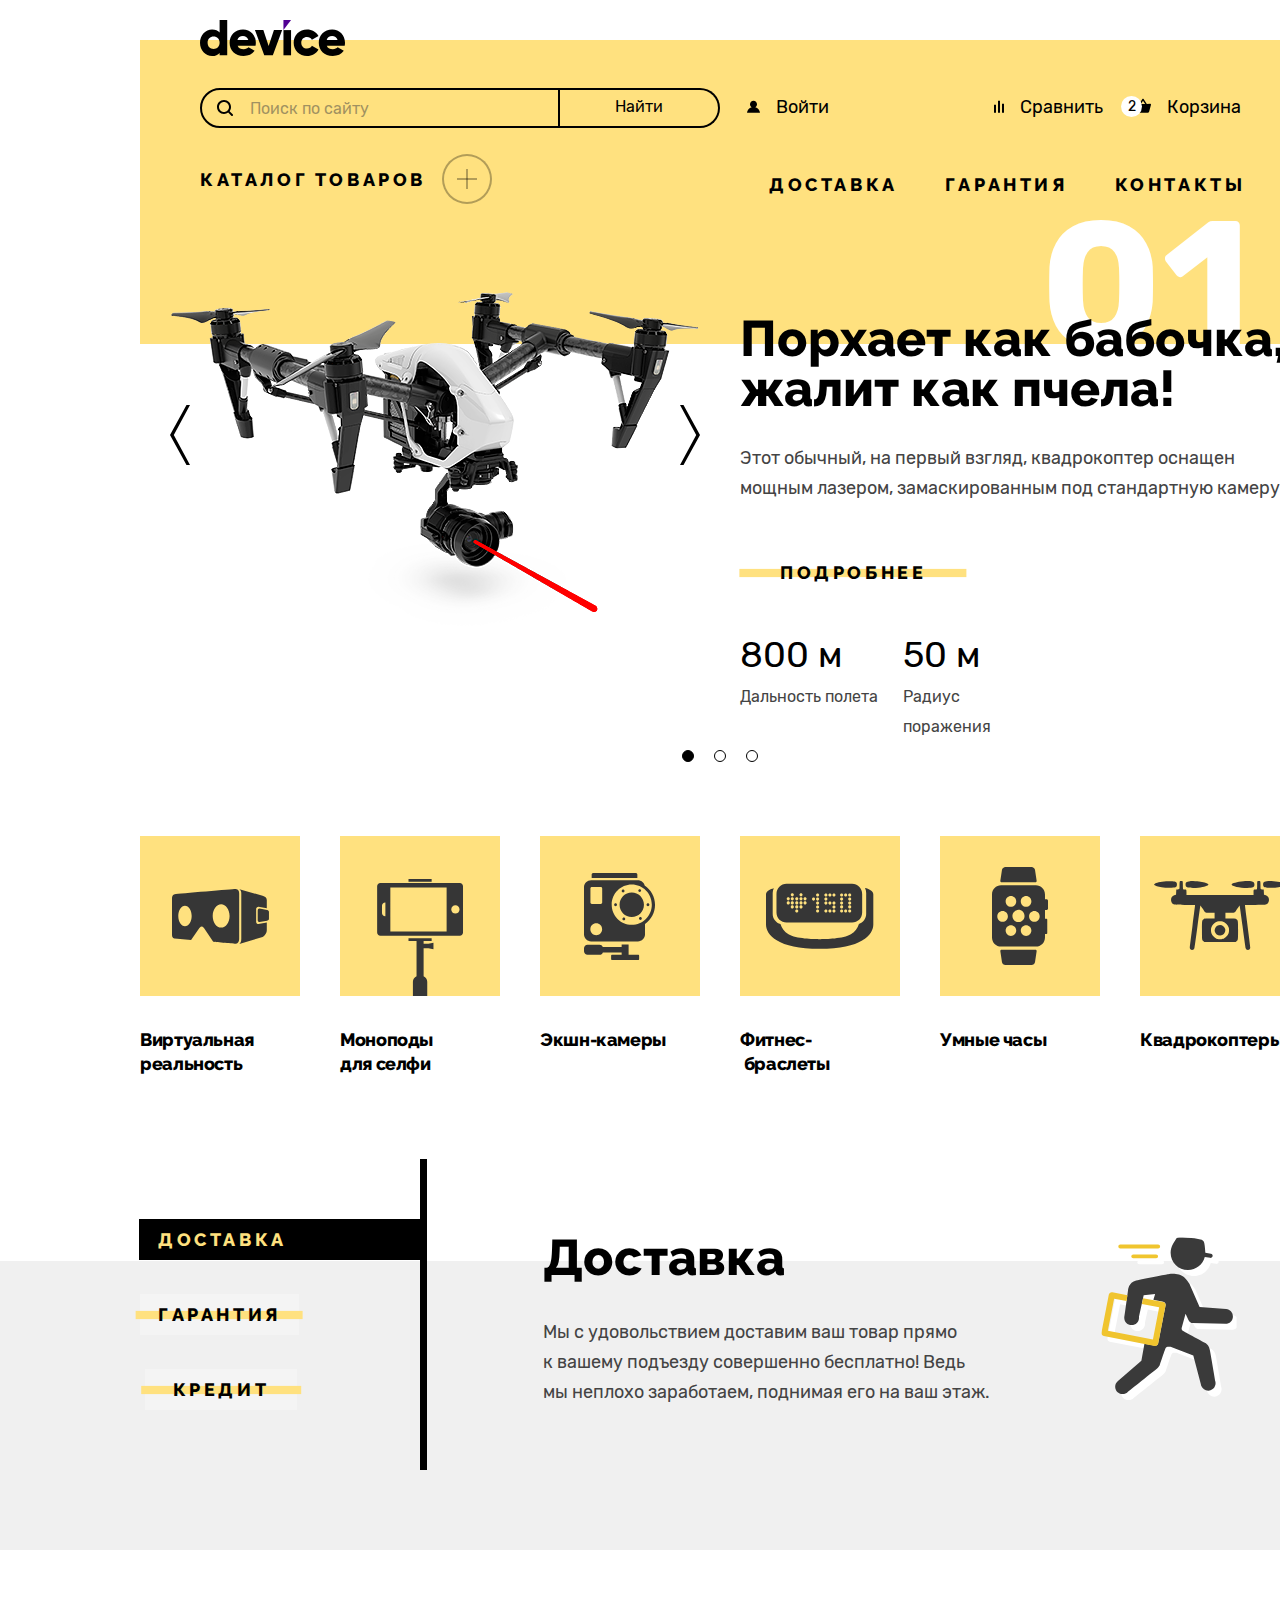
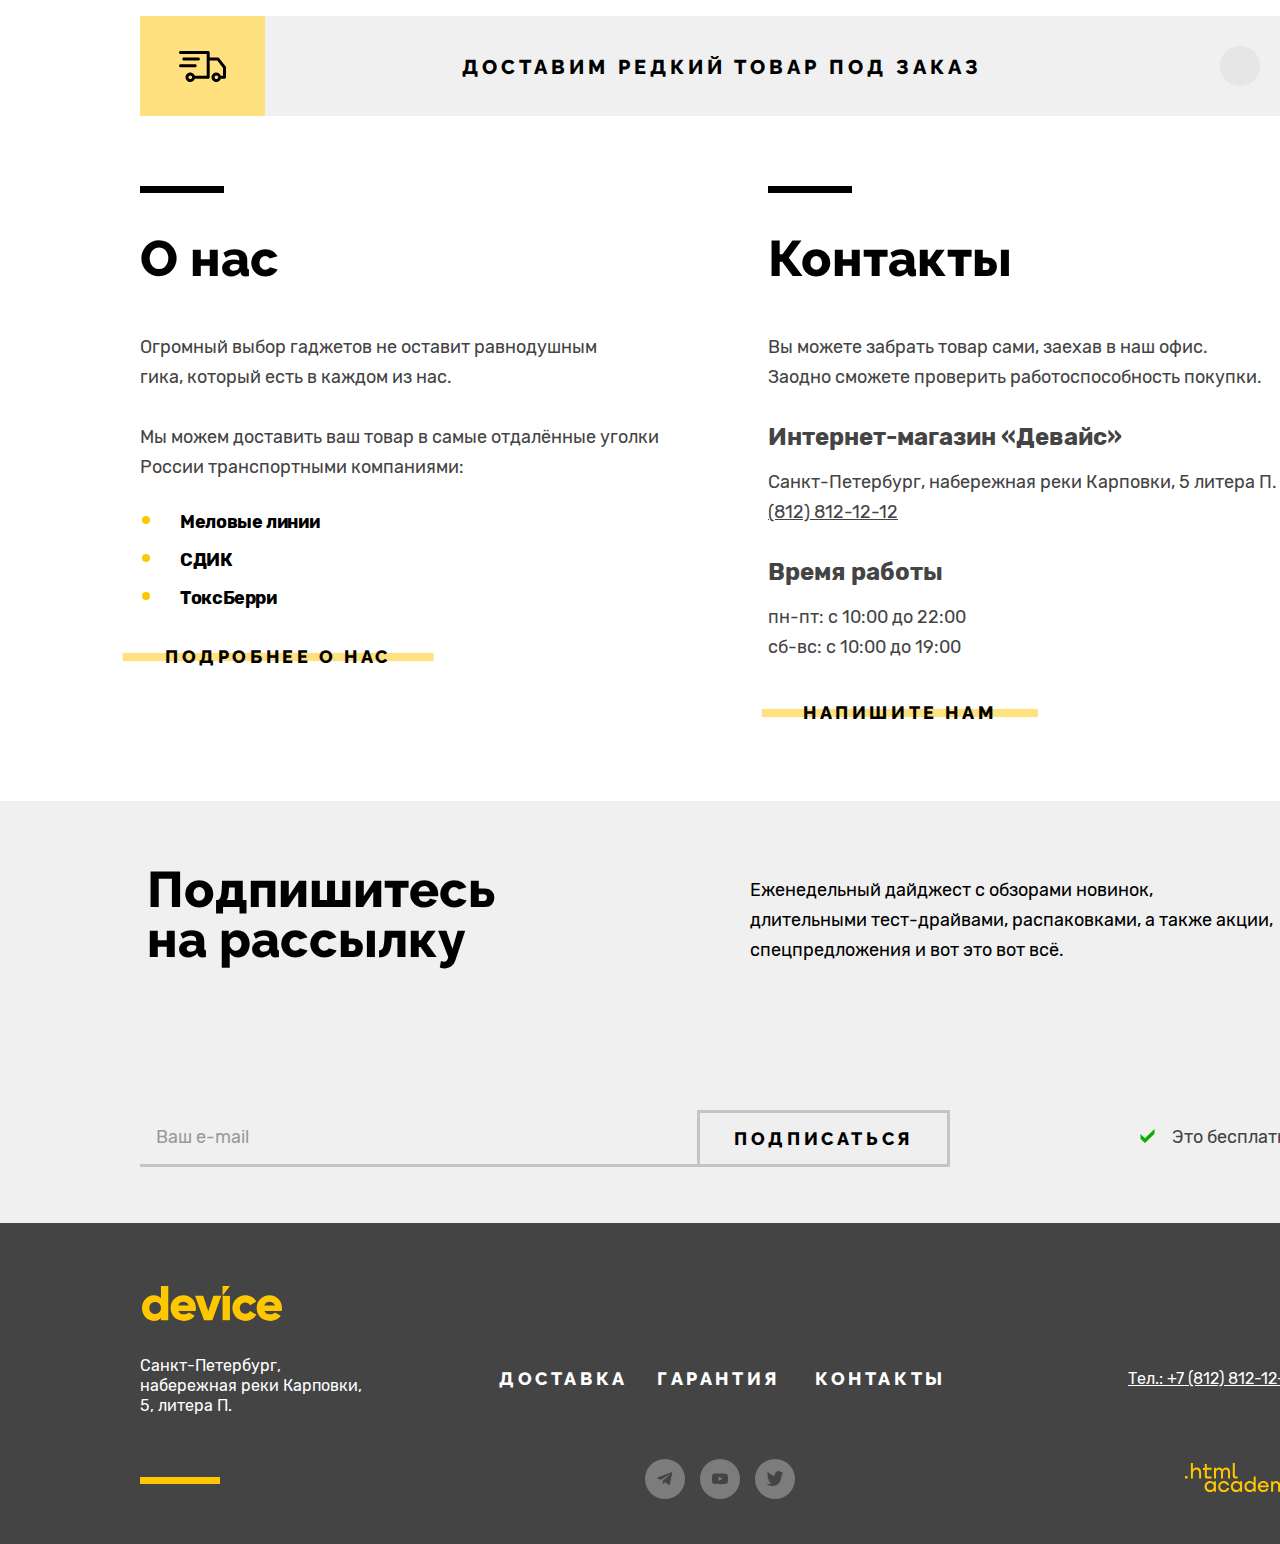
==== commit c0187ffc: "добавляет правки" ====
--- a/index.html
+++ b/index.html
@@ -5,27 +5,28 @@
     <meta charset="utf-8">
     <title>Девайс</title>
     <link rel="stylesheet" href="css/style.css">
-    <link rel="icon" href="favicon.svg">
-    <script src="//html5shiv.
-    googlecode.com/ svn/trunk/html5.js"></script>
+    <link rel="icon" href="favicon.png">
   </head>
   <body>
     <header class="header">
       <div class="header-container">
 
         <a class="href-header" href="index.html">
-          <img src="img/logo.svg" alt="Девайс" class="logo-img">
+          <img src="img/logo.svg" class="logo-img" alt="Переход на главную страницу">
         </a>
 
         <div class="navigation-user-grid">
           <form class="search-form" action="https://echo.htmlacademy.ru/" method="post">
-            <input class="search-field" type="search" name="search" id="search" placeholder="Поиск по сайту">
+            <label class="search-form-label">
+              <span class="visually-hidden">Поиск по сайту</span>
+            <input class="search-field" type="search" name="search" placeholder="Поиск по сайту">
+            </label>
             <button class="search-button" type="submit">
               Найти
             </button>
           </form>
 
-          <ul class="navigation-list">
+          <ul class="page-navigation-list">
             <li class="navigation-item">
               <a class="account-link account-link-login" href="#">
                 <svg class="account-icon" aria-hidden="true" focusable="false" width="13" height="13"
@@ -36,7 +37,7 @@
                 </svg>
                 Войти</a>
             </li>
-            <li class="navigation-item navigation-compare">
+            <li class="navigation-item page-navigation-compare">
               <a class="account-link" href="#">
                 <svg class="account-icon" aria-hidden="true" focusable="false" width="10" height="13"
                   viewBox="0 0 10 13" fill="currentColor" xmlns="http://www.w3.org/2000/svg" role="img"
@@ -58,7 +59,6 @@
               </a>
               <div class="popover popover-cart">
                 <div class="popover-content">
-                  <h2 class="visually-hidden popover-title">Содержимое корзины</h2>
                   <ul class="cart-items-list">
                     <li class="cart-item">
                       <a class="cart-link" href="catalog.html">
@@ -66,7 +66,7 @@
                           alt="Любительская селфи-палка.">
                         <p class="cart-item-title">Любительская селфи-палка</p>
                       </a>
-                      <button type="button" class="cart-item-button button">
+                      <button class="cart-item-button bascket-button" type="button">
                         <svg width="10" height="11" viewBox="0 0 10 11" fill="currentColor"
                           xmlns="http://www.w3.org/2000/svg" role="img" aria-label="Удалить из корзины.">
                           <path
@@ -76,12 +76,12 @@
                       </button>
                     </li>
                     <li class="cart-item">
-                      <a class="cart-link" href="./catalog.html">
+                      <a class="cart-link" href="catalog.html">
                         <img class="popover-img" src="img/selfy-in-bascket-two.jpg" width="39" height="43"
                           alt="Профессиональная селфи-палка.">
                         <p class="cart-item-title">Профессиональная селфи-палка</p>
                       </a>
-                      <button type="button" class="cart-item-button button">
+                      <button class="cart-item-button bascket-button" type="button">
                         <svg width="10" height="11" viewBox="0 0 10 11" fill="currentColor"
                           xmlns="http://www.w3.org/2000/svg" role="img" aria-label="Удалить из корзины.">
                           <path
@@ -113,17 +113,17 @@
               <div class="popover-catalog">
                 <div class="popover-catalog-content">
                   <ul class="subcatalog">
-                    <li class="subcatalog-item"><a class="account-link" href="catalog.html">Виртуальная реальность</a></li>
-                    <li class="subcatalog-item"><a class="account-link" href="catalog.html">Фитнес-браслеты</a></li>
-                    <li class="subcatalog-item"><a class="account-link" href="catalog.html">Квадрокоптеры</a></li>
-                    <li class="subcatalog-item"><a class="account-link" href="catalog.html">Моноподы для селфи</a></li>
-                    <li class="subcatalog-item"><a class="account-link" href="catalog.html">Умные часы</a></li>
-                    <li class="subcatalog-item"><a class="account-link" href="catalog.html">Экшн-камеры</a></li>
+                    <li class="subcatalog-item"><a class="subcatalog-link" href="catalog.html">Виртуальная реальность</a></li>
+                    <li class="subcatalog-item"><a class="subcatalog-link" href="catalog.html">Фитнес-браслеты</a></li>
+                    <li class="subcatalog-item"><a class="subcatalog-link" href="catalog.html">Квадрокоптеры</a></li>
+                    <li class="subcatalog-item"><a class="subcatalog-link" href="catalog.html">Моноподы для селфи</a></li>
+                    <li class="subcatalog-item"><a class="subcatalog-link" href="catalog.html">Умные часы</a></li>
+                    <li class="subcatalog-item"><a class="subcatalog-link" href="catalog.html">Экшн-камеры</a></li>
                   </ul>
                 </div>
               </div>
           </div>
-          <ul class="navigation-list navigation-list-second-menu">
+          <ul class="page-navigation-list navigation-list-second-menu">
             <li class="navigation-item">
               <a class="navigation-link" href="#">Доставка</a>
             </li>
@@ -151,9 +151,7 @@
                   <p class="device-detail-description">Этот обычный, на первый взгляд, квадрокоптер оснащен мощным
                     лазером,
                     замаскированным под стандартную камеру.</p>
-                  <div class="detailed detailed-slider">
-                    <a class="detailed-link" href="#">Подробнее</a>
-                  </div>
+                    <a class="button button-more" href="#">Подробнее</a>
                   <div class="abilities">
                   <div class="abilities-container">
                     <div class="abilities-header">800 м</div>
@@ -175,7 +173,7 @@
                   <p class="device-detail-description">Мотивирующие фитнес-браслеты помогут найти в себе силы не
                     пропускать
                     занятия и соблюдать диету.</p>
-                    <a class="detailed" href="#">Подробнее</a>
+                    <a class="button" href="#">Подробнее</a>
                     <div class="abilities">
                       <div class="abilities-container">
                         <div class="abilities-header">48 часов</div>
@@ -192,7 +190,7 @@
                   <h2 class="slider-title">Делай селфи, как Бен Стиллер!</h2>
                   <p class="device-detail-description">Самая длинная палка для селфи доступна в нашем магазине. Восемь
                     (Восемь, Карл!) метров длиной и весом всего 5кг.</p>
-                    <a class="detailed detailed-link" href="#">Подробнее</a>
+                    <a class="button" href="#">Подробнее</a>
                     <div class="abilities">
                       <div class="abilities-container">
                         <div class="abilities-header">8,5 м</div>
@@ -248,7 +246,7 @@
             </li>
             <li class="products-item">
               <a href="catalog.html" class="product-link product-link-selfie">
-                <h3 class="product-link-title">Моноподы для селфи</h3>
+                <h3 class="product-link-title">Моноподы для&nbsp;селфи</h3>
               </a>
             </li>
             <li class="products-item">
@@ -279,15 +277,14 @@
         <div class="container">
           <div class="client-info">
             <ul class="client-info-description">
-              <li class="client-info-choice client-info-choice-current">
-                <button class="client-info-choice-description-button client-info-choice-description-button-current"
-                  type="button">ДОСТАВКА</button>
+              <li class="client-info-description-item">
+                <button class="tab-service-button tab-service-button-current" type="button">ДОСТАВКА</button>
               </li>
-              <li class="client-info-choice">
-                <button class="client-info-choice-description-button" type="button">ГАРАНТИЯ</button>
+              <li class="client-info-description-item">
+                <button class="button tab-service-button" type="button">ГАРАНТИЯ</button>
               </li>
-              <li class="client-info-choice">
-                <button class="client-info-choice-description-button" type="button">КРЕДИТ</button>
+              <li class="client-info-description-item">
+                <button class="button tab-button tab-service-button" type="button">КРЕДИТ</button>
               </li>
             </ul>
             <div class="client-info-detail logo-delivery">
@@ -336,7 +333,7 @@
           <div class="about-us">
             <div class="delivery-info">
               <h2 class="about-us-title">О нас</h2>
-              <p class="about-us-text">Огромный выбор гаджетов не&nbsp;оставит равнодушным гика, который есть в&nbsp;каждом из&nbsp;нас.
+              <p class="about-us-text">Огромный выбор гаджетов не&nbsp;оставит равнодушным <br>гика, который есть в&nbsp;каждом из&nbsp;нас.
               </p>
               <p class="about-us-text">Мы можем доставить ваш товар в самые отдалённые уголки России транспортными
                 компаниями:</p>
@@ -345,14 +342,11 @@
                 <li class="delivery-item">СДИК</li>
                 <li class="delivery-item">ТоксБерри</li>
               </ul>
-              <div class="detailed detailed-about-us">
-                <a class="detailed-link" href="#">ПОДРОБНЕЕ О НАС</a>
-              </div>
+                <a class="button button-about-us" href="#">ПОДРОБНЕЕ О НАС</a>
             </div>
             <div class="contacts">
               <h2 class="about-us-title">Контакты</h2>
-              <p class="about-us-text">Вы&nbsp;можете забрать товар сами, заехав в&nbsp;наш офис.
-                Заодно сможете проверить работоспособность покупки.</p>
+              <p class="about-us-text">Вы&nbsp;можете забрать товар сами, заехав в&nbsp;наш офис. <br>Заодно сможете проверить работоспособность покупки.</p>
               <h3 class="about-us-info-header">Интернет-магазин «Девайс»</h3>
               <p class="about-us-text">Санкт-Петербург, набережная реки Карповки, 5 литера П.
                 <a class="about-us-text" href="tel:+78128121212">+7 (812) 812-12-12</a>
@@ -360,9 +354,7 @@
               <h3 class="about-us-info-header">Время работы</h3>
               <p class="about-us-text">пн-пт: с 10:00 до 22:00<br>
                 сб-вс: с 10:00 до 19:00</p>
-              <div class="detailed detailed-write-to-us">
-                <a class="detailed-link" href="#">НАПИШИТЕ НАМ</a>
-              </div>
+                <a class="button" href="#">НАПИШИТЕ НАМ</a>
             </div>
           </div>
         </div>
@@ -373,14 +365,15 @@
           <div class="mailing-adv">
             <h2 class="mailing-title">Подпишитесь на рассылку</h2>
             <p class="mailing-text">Еженедельный дайджест с&nbsp;обзорами новинок,
-              длительными тест-драйвами, распаковками, а&nbsp;также акции, спецпредложения и&nbsp;вот это вот всё.</p>
+              <br>длительными тест-драйвами, распаковками, а&nbsp;также акции, спецпредложения и&nbsp;вот это вот всё.</p>
           </div>
           <div class="mailing-email">
+            <span class="visually-hidden">  Подписка</span>
             <form class="mailing-form" action="https://echo.htmlacademy.ru/" method="post">
               <input class="field" type="email" id="mailing-email-input" name="mailing-email-input"
                 placeholder="Ваш e-mail">
               <button class="button-subscribe" type="submit">
-                <span>ПОДПИСАТЬСЯ</span>
+                <span class="button-subscribe-text">ПОДПИСАТЬСЯ</span>
               </button>
             </form>
             <p class="mailing-text-free"><svg class="ok" aria-hidden="true" focusable="false" width="15" height="14"
@@ -398,7 +391,7 @@
       <div class="footer-container">
 
         <a class="footer-device-link" href="#"><img class="footer-device-logo" src="img/footer-logo.svg" width="145"
-            height="36" alt="Логотип Девайс."></a>
+            height="50" alt="Логотип Девайс."></a>
         <address class="footer-contacts-address">
           <p class="about-text">Санкт-Петербург, набережная реки Карповки, 5, литера П.</p>
         </address>
@@ -418,7 +411,7 @@
           <ul class="footer-social-list">
             <li class="footer-social-item">
               <a class="footer-social-link footer-social-tg" href="https://t.me/htmlacademy">
-                <span class="visually-hidden">Facebook</spanclass></a>
+                <span class="visually-hidden">Facebook</span></a>
             </li>
             <li class="footer-social-item">
               <a class="footer-social-link footer-social-yt" href="https://www.youtube.com/user/htmlacademyru"><span
@@ -435,7 +428,7 @@
           <a class="footer-telephone-address-phone" href="tel:+78128121212">Тел.: +7 (812) 812-12-12</a>
         </address>
         <div class="academy-logo">
-          <a class="academy-logo-link" href="https://htmlacademy.ru/">
+          <a class="academy-logo-link" href="https://htmlacademy.ru/" aria-label="Логотип академии">
             <svg class="academy-logo-image" aria-hidden="true" focusable="false" width="115" height="33"
               viewBox="0 0 115 33" xmlns="http://www.w3.org/2000/svg" role="img" aria-label="Магазин «Девайс».">
               <path
@@ -489,10 +482,7 @@
                 <button class="modal-quantity-button" type="button">+</button>
               </div>
             </div>
-            <div class="detailed">
-              <button class="detailed send-button" type="submit">Отправить</button>
-            </div>
-
+              <button class="button" type="submit">Отправить</button>
           </form>
         </section>
       </div>
--- a/css/style.css
+++ b/css/style.css
@@ -23,13 +23,19 @@
   font-display: swap;
 }
 
-input[type="search"]::-webkit-search-decoration,
+.search-field::-webkit-search-decoration,
 input[type="search"]::-webkit-search-cancel-button,
 input[type="search"]::-webkit-search-results-button,
 input[type="search"]::-webkit-search-results-decoration {
   display: none;
 }
 
+*,
+*::after,
+*::before {
+  box-sizing: border-box;
+}
+
 html {
   height: 100%;
 }
@@ -39,12 +45,12 @@
   display: flex;
   flex-direction: column;
   min-height: 100%;
-  min-width: 1160px;
+  min-width: 1440px;
   font-family: "Rubik", sans-serif;
   font-size: 16px;
   line-height: 24px;
   color: #000000;
-  background-color: #FFFFFF;
+  background-color: #ffffff;
 }
 
 .visually-hidden {
@@ -58,11 +64,74 @@
   overflow: hidden;
 }
 
+.button {
+  font-family: 'Raleway';
+  font-style: normal;
+  font-weight: 800;
+  font-size: 18px;
+  line-height: 21px;
+  text-align: center;
+  letter-spacing: 0.2em;
+  text-transform: uppercase;
+  color: #000000;
+  display: inline-flex;
+  justify-content: center;
+  position: relative;
+  padding: 10px 35px;
+  z-index: 1;
+  text-decoration: none;
+  border: none;
+  cursor: pointer;
+  background-color: rgba(255, 255, 255, 0.3);
+}
+
+.button::before {
+  content: "";
+  position: absolute;
+  height: 100%;
+  width: 105%;
+  top: 50%;
+  left: 50%;
+  transform: translate(-50%, -50%) scaleY(0.2);
+  transition: transform 0.3s ease;
+  background-color: #ffe17f;
+  z-index: -12;
+}
+
+.button:hover::before {
+  transform: translate(-50%, -50%) scaleY(1);
+}
+
+.button:active::before {
+  background-color: #ffcc33;
+}
+
+.button:focus::before {
+  outline: 2px solid #af4fff;
+  outline-offset: 2px;
+}
+
+.button:disabled {
+  opacity: 0.3;
+  pointer-events: none;
+}
+
+.button-show {
+  margin: 5px 15px;
+}
+
+.button-more {
+  margin: 0 5px;
+}
+
+.button-about-us {
+  margin: -7px -10px;
+}
+
 /* --- header --- */
 .header {
   color: #000000;
   width: 1160px;
-  min-height: 186px;
   margin: 0 auto;
   position: relative;
 }
@@ -71,11 +140,12 @@
   position: absolute;
   content: "";
   width: 1160px;
-  height: 186px;
-  background-color: #FFE17F;
+  min-height: 190px;
+  background-color: #ffe17f;
   top: 40px;
   left: 0;
   z-index: -100;
+  padding-bottom: 20px;
 }
 
 .header-container {
@@ -113,15 +183,8 @@
 }
 
 .href-header:focus-visible {
-  outline: 2px solid #AF4FFF;
+  outline: 2px solid #af4fff;
   outline-offset: 0;
-}
-
-@supports not selector(:focus-visible) {
-  .href-header:focus {
-    outline: 2px solid #AF4FFF;
-    outline-offset: 0;
-  }
 }
 
 .navigation-user-grid {
@@ -129,12 +192,12 @@
   justify-self: start;
   display: grid;
   grid-template-columns: 517px 497px;
-  column-gap: 26px;
+  column-gap: 30px;
   align-items: start;
   padding: 0;
   margin: 0;
-  margin-top: 20px;
-  margin-bottom: 44px;
+  margin-top: 25px;
+  margin-bottom: 26px;
 }
 
 .navigation {
@@ -147,8 +210,19 @@
 }
 
 .navigation-list {
+  display: flex;
+  gap: 21px;
   list-style-type: none;
-  margin: 0;
+  margin: 3px 0 0 0;
+  padding: 0;
+  width: 100%;
+  align-items: start;
+  position: relative;
+}
+
+.page-navigation-list {
+  list-style-type: none;
+  margin: 4px 0 0 0;
   padding: 0;
   display: flex;
   align-items: start;
@@ -159,15 +233,17 @@
 .navigation-list-second-menu {
   display: grid;
   grid-template-columns: repeat( 3, 1fr);
-  gap: 47px;
-}
-
-.navigation-compare {
-  margin-left: auto;
-  margin-right: 16px;
-}
-
-/*Корзина и цифирка в ней*/
+  gap: 20px 47px;
+  align-items: end;
+  z-index: 99;
+}
+
+.page-navigation-compare {
+  margin-left: 165px;
+  margin-right: 18px;
+}
+
+/*Корзина*/
 .navigation-corf {
   position: relative;
   margin-right: 0;
@@ -176,7 +252,7 @@
 
 .navigation-corf-counter {
   position: absolute;
-  background-color: #FFFFFF;
+  background-color: #ffffff;
   color: #000000;
   min-width: 21px;
   min-height: 21px;
@@ -196,10 +272,6 @@
 .navigation-corf-counter p {
   margin: 0;
   padding: 0;
-}
-
-li .navigation-item {
-  margin-right: 18px;
 }
 
 .navigation-user {
@@ -224,7 +296,6 @@
 
 .search-field {
   box-sizing: border-box;
-  grid-column: 1 / 2;
   margin: 0;
   padding: 0;
   padding-left: 48px;
@@ -233,7 +304,9 @@
   border: 2px solid #000000;
   border-radius: 50px 0 0 50px;
   min-height: 40px;
-  width: auto;
+  width: 100%;
+  height: 100%;
+  grid-column: 1 / 2;
   color: #000000;
   font: inherit;
   background-image: url("../img/search.svg");
@@ -243,7 +316,7 @@
 }
 
 .search-field:focus-visible {
-  outline: 2px solid #AF4FFF;
+  outline: 2px solid #af4fff;
   outline-offset: 2px;
 }
 
@@ -258,12 +331,9 @@
 }
 
 .search-button {
-  box-sizing: border-box;
-  grid-column: -1 / -2;
-  margin: 0;
-  padding: 10px;
-  display: flex;
-  flex-wrap: wrap;
+  margin: 0;
+  padding: 7px 10px;
+  display: flex;
   justify-content: center;
   background-color: transparent;
   border: 2px solid #000000;
@@ -277,19 +347,19 @@
 }
 
 .search-button:hover {
-  background: #000000;
+  background-color: #000000;
   border: 2px solid #000000;
-  color: #FFFFFF;
+  color: #ffffff;
 }
 
 .search-button:active {
-  background: #000000;
+  background-color: #000000;
   border: 3px solid #000000;
-  color: #FFFFFF;
+  color: #ffffff;
 }
 
 .search-button:active p {
-  color: #FFFFFF;
+  color: #ffffff;
   opacity: 0.3;
 }
 
@@ -298,15 +368,8 @@
 }
 
 .search-button:focus-visible {
-  outline: 2px solid #AF4FFF;
+  outline: 2px solid #af4fff;
   outline-offset: 2px;
-}
-
-@supports not selector(:focus-visible) {
-  .search-button:focus {
-    outline: 2px solid #AF4FFF;
-    outline-offset: 2px;
-  }
 }
 
 .account-link {
@@ -320,6 +383,19 @@
   min-height: 30px;
 }
 
+.account-off {
+  opacity: 0.3;
+}
+
+.subcatalog-link {
+  font-family: 'Rubik';
+  font-style: normal;
+  font-weight: 400;
+  font-size: 16px;
+  line-height: 18px;
+  color: #000000;
+}
+
 .account-link-logout {
   padding-left: 28px;
   opacity: 0.6;
@@ -338,18 +414,11 @@
 }
 
 .account-link:focus-visible {
-  outline: 2px solid #AF4FFF;
+  outline: 2px solid #af4fff;
   outline-offset: 0;
 }
 
-@supports not selector(:focus-visible) {
-  .account-link:focus {
-    outline: 2px solid #AF4FFF;
-    outline-offset: 0;
-  }
-}
-
-/*--- КАТАЛОГ ТОВАРОВ ДОСТАВКА ГАРАНТИЯ КОНТАКТЫ ---*/
+/*--- каталог товаров, доставка, гарантия, контакты---*/
 .navigation-link {
   font-family: "Raleway", sans-serif;
   font-size: 18px;
@@ -371,17 +440,9 @@
 }
 
 .navigation-link:focus-visible {
-  outline: 2px solid #AF4FFF;
+  outline: 2px solid #af4fff;
   outline-offset: 0;
 }
-
-@supports not selector(:focus-visible) {
-  .navigation-link:focus {
-    outline: 2px solid #AF4FFF;
-    outline-offset: 0;
-  }
-}
-
 
 .navigation-link-subcatalog {
   display: flex;
@@ -392,12 +453,12 @@
 
 .navigation-link-icon {
   position: relative;
-  margin-left: 10px;
+  margin-left: 16px;
   width: 50px;
   height: 50px;
   border-radius: 50%;
   border: 2px solid rgba(0, 0, 0, 0.3);
-  background-color: #FFE17F;
+  background-color: #ffe17f;
   display: flex;
   align-items: center;
   justify-content: center;
@@ -427,7 +488,7 @@
 .gallery .container {
   position: relative;
   min-height: 560px;
-  margin-bottom: 70px;
+  margin-bottom: 68px;
 }
 
 .slider-button {
@@ -464,18 +525,18 @@
 }
 
 .slider-button:focus-visible {
-  outline: 1px solid #AF4FFF;
+  outline: 1px solid #af4fff;
   outline-offset: 1px;
 }
 
 @supports not selector(:focus-visible) {
   .slider-button:focus {
-    outline: 1px solid #AF4FFF;
+    outline: 1px solid #af4fff;
     outline-offset: 1px;
   }
 }
 
-/*--круглешочки внизу для сладйер-пагинации--*/
+/*--сладйер-пагинация--*/
 .slider-pagination-bullets {
   display: flex;
   flex-wrap: wrap;
@@ -517,13 +578,13 @@
 }
 
 .slider-pagination-bullets-button:focus-visible {
-  outline: 1px solid #AF4FFF;
+  outline: 1px solid #af4fff;
   outline-offset: 1px;
 }
 
 @supports not selector(:focus-visible) {
   .slider-pagination-bullets-button::focus {
-    outline: 1px solid #AF4FFF;
+    outline: 1px solid #af4fff;
     outline-offset: 1px;
   }
 }
@@ -532,13 +593,12 @@
 .slider-pagination-item {
   display: flex;
   flex-wrap: wrap;
-  width: 1160px;
   min-height: 560px;
   margin: 0 auto;
 }
 
 .slider-pagination-group {
-  width: 1160px;
+  width: 100%;
   min-height: 560px;
   display: flex;
   justify-content: space-between;
@@ -550,7 +610,7 @@
   content: "";
   width: 1160px;
   min-height: 300px;
-  background-color: #FFE17F;
+  background-color: #ffe17f;
   top: -150px;
   left: 0;
   z-index: -100;
@@ -564,7 +624,7 @@
 .slider-description {
   width: 560px;
   min-height: 400px;
-  padding-top: 82px;
+  padding-top: 120px;
   position: relative;
   padding-bottom: 26px;
 }
@@ -597,11 +657,10 @@
 }
 
 
-.slider-pagination h2 {
+.slider-title {
   font-family: "Raleway", sans-serif;
   font-size: 50px;
   line-height: 50px;
-  padding-top: 40px;
   margin: 0 0 29px 0;
 }
 
@@ -610,337 +669,216 @@
   font-weight: 400;
   font-size: 18px;
   color: #444444;
-  margin: 0 0 60px 0;
+  margin: 0 0 49px 0;
   line-height: 30px;
 }
 
-/*ПОДРОБНЕЕ  и другие такие же ссылки*/
-.detailed {
+/*------800м дальность полета---------*/
+
+.abilities {
+  display: grid;
+  grid-template-columns: repeat(3, 163px);
+}
+
+.abilities-container {
+  margin-top: 47px;
+
+}
+
+.abilities-header {
+  font-family: "Rubik", sans-serif;
+  font-weight: 400;
+  font-size: 36px;
+  line-height: 30px;
+  padding-bottom: 12px;
+}
+
+.abilities-footer {
+  font-family: "Rubik", sans-serif;
+  font-weight: 400;
+  font-size: 16px;
+  line-height: 30px;
+  color: #444444;
+  padding-right: 16px;
+}
+
+/*  --- карточки товаров----*/
+.products {
+  min-height: 253px;
+  margin-bottom: 70px;
+}
+
+.product-link {
+  text-decoration: none;
+  position: relative;
+  padding-top: 192px;
+  width: 100%;
+}
+
+.product-link::before {
+  content: "";
+  position: absolute;
+  width: 160px;
+  height: 160px;
+  top: 0;
+  left: 0;
+  background-color: #ffe17f;
+  background-position: center;
+  background-repeat: no-repeat;
+}
+
+.product-link-vr::before {
+  background-image: url("../img/virtual-reality.svg");
+}
+
+.product-link-selfie::before {
+  background-image: url("../img/selfie.svg");
+}
+
+.product-link-camera::before {
+  background-image: url("../img/camera.svg");
+}
+
+.product-link-fitness::before {
+  background-image: url("../img/fitness.svg");
+}
+
+.product-link-clock::before {
+  background-image: url("../img/clock.svg");
+}
+
+.product-link-drone::before {
+  background-image: url("../img/quadrocopters.svg");
+}
+
+.products-yellow-list {
+  display: grid;
+  grid-template-columns: repeat(6, 160px);
+  gap: 40px;
+  list-style-type: none;
+  margin: 0;
+  padding: 0;
+}
+
+.products-item {
+  width: 160px;
+  text-align: left;
+  display: flex;
+}
+
+.product-link-title {
+  margin: 0;
   font-family: "Raleway", sans-serif;
+  font-size: 18px;
+  line-height: 24px;
+  letter-spacing: -0.02em;
+  color: #000000;
+  text-decoration: none;
+}
+
+.product-link:hover::before {
+  background-color: #ffc700;
+}
+
+.products-item:active {
+  opacity: 0.3;
+}
+
+.products-link:focus {
+  outline: 2px solid #af4fff;
+  outline-offset: 4px;
+}
+
+/* доставка, дарантия, кредит*/
+.client-info-section {
+  color: #000000;
+  margin-top: 70px;
+  margin-bottom: 127px;
+  position: relative;
+}
+
+.client-info-section::before {
+  position: absolute;
+  content: "";
+  width: 100%;
+  min-height: 289px;
+  background-color: #f0f0f0;
+  top: 102px;
+  left: 0;
+  z-index: -100;
+}
+
+.client-info {
+  display: grid;
+  grid-template-columns: 287px 873px;
+}
+
+.client-info-description {
+  display: flex;
+  flex-direction: column;
+  margin: 45px 0 65px 0;
+  padding: 0;
+  list-style: none;
+}
+
+.client-info-description-item {
+  margin-bottom: 19px;
+}
+
+/* Доставка Гарантия Кредит, левая колонка, ярлычки закладок */
+
+.tab-service-button {
+  position: relative;
+  min-width: 152px;
+  font-family: 'Raleway';
+  font-style: normal;
+  font-weight: 800;
   font-size: 18px;
   line-height: 21px;
   text-align: center;
   letter-spacing: 0.2em;
   text-transform: uppercase;
+  color: #000000;
+  display: inline-flex;
+  justify-content: center;
+  padding: 10px 18px;
+  z-index: 1;
   text-decoration: none;
-  color: inherit;
-  position: relative;
-  width: 220px;
-  min-height: 40px;
-  display: flex;
-  justify-content: center;
-  align-items: center;
-  cursor: pointer;
-}
-
-
-.detailed-about-us {
-  width: 270px;
-}
-
-.detailed-write-to-us {
-  margin-top: -8px;
-  width: 260px;
-}
-
-.detailed-link {
-  color: inherit;
-  text-decoration: none;
-  display: block;
-  width: fit-content;
-  margin: 0 auto;
-  padding: 10px 5px;
-  background-color: transparent;
-}
-
-.detailed::after {
-  content: "";
-  position: absolute;
-  width: 220px;
-  height: 8px;
-  top: 16px;
-  left: 0;
-  background-color: #FFE17F;
-  z-index: -50;
-}
-
-.detailed-button {
-  border: none;
-  z-index: 2;
-  margin: 0;
-}
-
-.detailed-button::after {
-  content: "";
-  position: absolute;
-  width: 220px;
-  height: 8px;
-  top: 16px;
-  left: 0;
-  background-color: #FFE17F;
-  z-index: -1;
-  cursor: pointer;
-}
-
-.detailed-about-us::after {
-  width: 270px;
-}
-
-.detailed-write-to-us::after {
-  width: 260px;
-}
-
-.detailed:hover {
-  background-color: #FFE17F;
-  transition: all 0.2s;
-}
-
-.detailed:active {
-  background-color: #FFCC33;
-}
-
-.detailed-link:focus-visible {
-  outline: 1px solid #AF4FFF;
-  outline-offset: -2px;
-}
-
-@supports not selector(:focus-visible) {
-  .detailed-link:focus {
-    outline: 1px solid #AF4FFF;
-    outline-offset: -2px;
-  }
-}
-
-.detailed:disabled {
-  opacity: 0.3;
-}
-
-/*------800м дальность полета---------*/
-
-.abilities {
-  display: grid;
-  grid-template-columns: repeat(3, 200px);
-}
-
-.abilities-container {
-  margin-top: 47px;
-
-}
-
-.abilities-header {
-  font-family: "Rubik", sans-serif;
-  font-weight: 400;
-  font-size: 36px;
-  line-height: 30px;
-  padding-bottom: 10px;
-}
-
-.abilities-footer {
-  font-family: "Rubik", sans-serif;
-  font-weight: 400;
-  font-size: 16px;
-  line-height: 30px;
-  color: #444444;
-  padding-right: 16px;
-}
-
-/*  --- желтые картинки с продуктами ----*/
-.products {
-  min-height: 253px;
-  margin-bottom: 70px;
-}
-
-.product-link {
-  text-decoration: none;
-  position: relative;
-  padding-top: 180px;
-}
-
-.product-link::before {
-  content: "";
-  position: absolute;
-  width: 160px;
-  height: 160px;
-  top: 0;
-  left: 0;
-  background-color: #FFE17F;
-  background-position: center;
-  background-repeat: no-repeat;
-}
-
-.product-link-vr::before {
-  background-image: url("../img/virtual-reality.svg");
-}
-
-.product-link-selfie::before {
-  background-image: url("../img/selfy.svg");
-}
-
-.product-link-camera::before {
-  background-image: url("../img/camera.svg");
-}
-
-.product-link-fitness::before {
-  background-image: url("../img/fitness.svg");
-}
-
-.product-link-clock::before {
-  background-image: url("../img/clock.svg");
-}
-
-.product-link-drone::before {
-  background-image: url("../img/quadrocopters.svg");
-}
-
-.products-yellow-list {
-  display: grid;
-  grid-template-columns: repeat(6, 160px);
-  gap: 40px;
-  list-style-type: none;
-  margin: 0;
-  padding: 0;
-}
-
-.products-item {
-  width: 160px;
-  text-align: left;
-  display: flex;
-}
-
-.product-link-title {
-  margin: 0;
-  font-family: "Raleway", sans-serif;
-  font-size: 18px;
-  line-height: 24px;
-  letter-spacing: -0.02em;
-  color: #000000;
-  text-decoration: none;
-}
-
-.products-item:active {
-  opacity: 0.3;
-}
-
-.products-item:focus-within {
-  outline: 2px solid #AF4FFF;
-  outline-offset: 4px;
-}
-
-@supports not selector(:focus-within) {
-  .products-item:focus {
-    outline: 2px solid #AF4FFF;
-    outline-offset: 4px;
-  }
-}
-
-/* Доставка Гарантия кредит закладки*/
-.client-info-section {
-  color: #000000;
-  margin-top: 70px;
-  margin-bottom: 142px;
-  position: relative;
-}
-
-.client-info-section::before {
-  position: absolute;
-  content: "";
-  width: 100%;
-  min-height: 289px;
-  background-color: #F0F0F0;
-  top: 102px;
-  left: 0;
-  z-index: -100;
-}
-
-.client-info {
-  display: grid;
-  grid-template-columns: 287px 873px;
-}
-
-.client-info-description {
-  display: flex;
-  flex-direction: column;
-  justify-content: space-between;
-  margin: 63px 0 65px 0;
-  padding: 0;
-}
-
-/* Доставка Гарантия Кредит левая колонка ярлычки закладок */
-.client-info-choice {
-  width: 280px;
-  min-height: 40px;
-  position: relative;
-  margin: 0;
-  padding: 0;
-  list-style: none;
-  cursor: pointer;
-}
-
-.client-info-choice-current {
-  background-color: #000000;
-  color: #FFE17F;
-}
-
-.client-info-choice::after {
-  content: "";
-  position: absolute;
-  width: 160px;
-  height: 8px;
-  top: 33px;
-  left: 0;
-  background-color: #FFE17F;
-  z-index: -50;
-}
-
-.client-info-choice-description-button {
-  font-family: "Raleway", sans-serif;
-  font-size: 18px;
-  line-height: 21px;
-  text-align: center;
-  letter-spacing: 0.2em;
-  text-transform: uppercase;
-  background-color: transparent;
   border: none;
   cursor: pointer;
-  width: 160px;
-}
-
-.client-info-choice-description-button-current {
-  background-color: #000000;
-  color: #FFE17F;
-  margin: 11px 9px;
-  text-align: center;
-  min-width: 160px;
-  min-height: 20px;
-  cursor: pointer;
-}
-
-.client-info-choice:hover,
-.client-info-choice:active {
-  background-color: #000000;
-}
-
-.client-info-choice:hover .client-info-choice-description-button,
-.client-info-choice:active .client-info-choice-description-button {
-  color: #FFE17F;
-  padding-left: 35px;
-}
-
-.client-info-choice:focus-visible {
-  outline: 2px solid #AF4FFF;
-  outline-offset: 0;
-}
-
-@supports not selector(:focus-visible) {
-  .client-info-choice:focus {
-    outline: 2px solid #AF4FFF;
-    outline-offset: 0;
-  }
-}
-
-/* Доставка Гарантия Кредит правая колонка детали закладок*/
+}
+
+.tab-service-button::after {
+  content: "";
+  position: absolute;
+  top: 0;
+  left: -1px;
+  height: 100%;
+  width: 283px;
+  background-color:#000000;
+  opacity: 0;
+  visibility: hidden;
+  z-index: -1;
+}
+
+.tab-service-button-current {
+  color: #ffe17f;
+  margin-right: 20px;
+}
+
+.tab-service-button-current::after {
+  content: "";
+  opacity: 1;
+  visibility: visible;
+}
+
+.tab-button {
+  margin-left: 5px;
+}
+
+/* Доставка Гарантия Кредит, правая колонка, детали закладок*/
 .client-info-detail {
-  width: 694px;
+  width: 894px;
   min-height: 174px;
   position: relative;
   padding-top: 73.5px;
@@ -970,7 +908,7 @@
   content: "";
   position: absolute;
   width: 7px;
-  height: 100%;
+  height: calc(100% - 24px);
   top: 0;
   left: -7px;
   background-color: #000000;
@@ -1003,11 +941,11 @@
   color: #444444;
   width: 458px;
   min-height: 90px;
-  margin: 0;
-  padding: 0;
-}
-
-/*Доставим редкий товар под заказ*/
+  margin: 0 110px 0 0;
+  padding: 0;
+}
+
+/*доставим редкий товар под заказ*/
 .rare-product {
   min-height: 100px;
   margin-top: -5px;
@@ -1018,7 +956,7 @@
   width: 125px;
   min-height: 100px;
   float: left;
-  background-color: #FFE17F;
+  background-color: #ffe17f;
   background-image: url("../img/machine.svg");
   background-repeat: no-repeat;
   background-position: center;
@@ -1040,6 +978,7 @@
   line-height: 23px;
   text-align: center;
   margin-top: 40px;
+  margin-left: 2px;
   letter-spacing: 0.2em;
   text-transform: uppercase;
   color: #000000;
@@ -1049,8 +988,8 @@
   content: "";
   width: 40px;
   height: 40px;
-  margin: 30px auto;
-  background: rgba(220, 220, 220, 0.5);
+  margin: 30px 30px 30px 43px;
+  background-color: rgba(220, 220, 220, 0.5);
   background-image: url("../img/i-round.svg");
   border-radius: 50%;
   border: none;
@@ -1064,7 +1003,7 @@
 .rare-product-button {
   width: 100%;
   min-height: 100px;
-  background: #F0F0F0;
+  background-color: #f0f0f0;
   margin: 0;
   padding: 0;
   border: none;
@@ -1073,7 +1012,7 @@
 }
 
 .rare-product-button:hover .rare-product-logo {
-  background-color: #FFC700;
+  background-color: #ffc700;
   opacity: 1;
 }
 
@@ -1087,13 +1026,13 @@
 }
 
 .rare-product-button:focus-visible {
-  outline: 2px solid #AF4FFF;
+  outline: 2px solid #af4fff;
   outline-offset: 0;
 }
 
 @supports not selector(:focus-visible) {
   .rare-product-button:focus {
-    outline: 2px solid #AF4FFF;
+    outline: 2px solid #af4fff;
     outline-offset: 0;
   }
 }
@@ -1108,7 +1047,7 @@
   margin: auto;
 }
 
-/*О нас*/
+/*о нас*/
 .about-us-title {
   font-family: "Raleway", sans-serif;
   font-weight: 800;
@@ -1119,6 +1058,12 @@
 
 .about-us-info-header {
   margin: 0 0 15px 0;
+  font-family: 'Rubik';
+  font-style: normal;
+  font-weight: 700;
+  font-size: 24px;
+  line-height: 30px;
+  color: #444444;
 }
 
 .about-us-text {
@@ -1131,7 +1076,6 @@
 }
 
 .about-us {
-  width: 1160px;
   min-height: 545px;
   display: flex;
 }
@@ -1142,7 +1086,7 @@
   margin-right: 108px;
   display: block;
   position: relative;
-  padding: 40px 0;
+  padding: 48px 0;
 }
 
 .delivery-info::before {
@@ -1156,8 +1100,8 @@
 
 .delivery-list {
   display: grid;
-  gap: 20px;
-  margin: 0 0 40px 0;
+  gap: 18px;
+  margin: 0 0 35px 0;
   list-style-type: none;
 }
 
@@ -1166,7 +1110,7 @@
   width: 532px;
   display: block;
   position: relative;
-  padding: 40px 0;
+  padding: 48px 0;
 }
 
 .contacts::before {
@@ -1194,7 +1138,7 @@
   box-sizing: border-box;
   border-radius: 50%;
   border: none;
-  background-color: #FFC700;
+  background-color: #ffc700;
   width: 8px;
   height: 8px;
   top: 4px;
@@ -1202,20 +1146,21 @@
   z-index: 50;
 }
 
-/* Подпишитесь на рассылку*/
+/* подпишитесь на рассылку*/
 .mailing {
   color: #000000;
-  background-color: #F0F0F0;
-  margin-top: 70px;
+  background-color: #f0f0f0;
+  min-height: 421px;
+  margin-top: 20px;
   padding-bottom: 56px;
   padding-top: 64px;
 }
 
 .mailing-adv {
   display: grid;
-  grid-template-columns: 348px 560px;
+  grid-template-columns: 338px 560px;
   gap: 252px;
-  margin-bottom: 94px;
+  margin-bottom: 139px;
   padding-left: 7px;
 }
 
@@ -1228,13 +1173,12 @@
 }
 
 .mailing-text {
-  font-family: "Rubik", sans-serif;
+  font-family: 'Rubik';
+  font-style: normal;
   font-weight: 400;
   font-size: 18px;
   line-height: 30px;
-  color: #444444;
-  min-height: 90px;
-  margin: 0;
+  margin: 10px 0 0 13px;
 }
 
 /* ПОДПИСАТЬСЯ*/
@@ -1259,12 +1203,13 @@
   font-size: 18px;
   line-height: 30px;
   grid-column: 1 / 2;
+  align-self: end;
   margin: 0;
   padding: 0;
   padding-left: 16px;
   background-color: transparent;
   border: none;
-  border-bottom: #C4C4C4 solid 3px;
+  border-bottom: #c4c4c4 solid 3px;
   min-height: 57px;
   width: auto;
   color: #444444;
@@ -1272,7 +1217,7 @@
 
 .field:focus {
   outline: none;
-  background-color: #DCDCDC;
+  background-color: #dcdcdc;
 }
 
 .field:disabled,
@@ -1280,12 +1225,8 @@
   opacity: 0.5;
 }
 
-.field:invalid {
-  box-shadow: none;
-}
-
 .field:focus:invalid {
-  border-color: #FF3D3D;
+  border-color: #ff3d3d;
 }
 
 .field::placeholder {
@@ -1302,26 +1243,27 @@
   letter-spacing: 0.2em;
   text-transform: uppercase;
   justify-self: end;
+  padding: 10px;
   width: 253px;
   min-height: 57px;
-  border: #C4C4C4 solid 3px;
+  border: #c4c4c4 solid 3px;
   cursor: pointer;
 }
 
 .button-subscribe:hover {
-  background: #000000;
+  background-color: #000000;
   border: 3px solid #000000;
-  color: #FFFFFF;
+  color: #ffffff;
 }
 
 .button-subscribe:active {
-  background: #000000;
+  background-color: #000000;
   border: 3px solid #000000;
-  color: #FFFFFF;
+  color: #ffffff;
 }
 
 .button-subscribe:active p {
-  color: #FFFFFF;
+  color: #ffffff;
   opacity: 0.3;
 }
 
@@ -1330,15 +1272,8 @@
 }
 
 .button-subscribe:focus-visible {
-  outline: 2px solid #AF4FFF;
+  outline: 2px solid #af4fff;
   outline-offset: 2px;
-}
-
-@supports not selector(:focus-visible) {
-  .button-subscribe:focus {
-    outline: 2px solid #AF4FFF;
-    outline-offset: 2px;
-  }
 }
 
 .mailing-text-free {
@@ -1352,13 +1287,13 @@
 }
 
 .ok {
-  fill: #08AF00;
+  fill: #08af00;
   margin-right: 16.5px;
 }
 
 /*---footer---*/
 .footer {
-  color: #FFFFFF;
+  color: #ffffff;
   background-color: #444444;
   min-height: 321px;
 }
@@ -1369,7 +1304,8 @@
   display: grid;
   grid-template-columns: 239px 692px auto;
   grid-template-rows: 36px auto 40px;
-  padding-top: 59px;
+  gap: 12px;
+  padding-top: 65px;
   padding-bottom: 60px;
   min-height: 202px;
   position: relative;
@@ -1380,8 +1316,8 @@
   width: 80px;
   height: 7px;
   left: 0;
-  bottom: 80px;
-  background-color: #FFC700;
+  bottom: 60px;
+  background-color: #ffc700;
   content: "";
 }
 
@@ -1394,7 +1330,7 @@
 
 /*средняя колонка футера - меню и соцсети*/
 .footer-info {
-  width: 444px;
+  width: 500px;
   min-height: 123px;
   margin-top: 137px;
   margin-right: 183px;
@@ -1402,14 +1338,14 @@
 
 .footer-info-list {
   display: grid;
-  grid-template-columns: repeat(3, 125px);
+  grid-template-columns: repeat(3, 123px);
   gap: 35px;
   grid-column: 2 / 3;
   grid-row: 2 / 3;
   align-self: center;
   list-style-type: none;
   padding: 0;
-  margin: 0 auto;
+  margin: 10px 108px;
   margin-bottom: 18px;
 }
 
@@ -1436,34 +1372,27 @@
   min-height: 33px;
   margin-left: 55px;
   margin-right: 0;
-  padding-left: 59px;
-  padding-top: 0;
+  padding-left: 35px;
+  padding-top: 30px;
 }
 
 .academy-logo-image {
   display: block;
-  fill: #FFC700;
+  fill: #ffc700;
 }
 
 .academy-logo-image:hover {
-  fill: #FFFFFF;
+  fill: #ffffff;
 }
 
 .academy-logo-image:active {
-  fill: #FFFFFF;
+  fill: #ffffff;
   opacity: 0.3;
 }
 
 .academy-logo-link:focus-visible {
-  outline: 1px solid #AF4FFF;
+  outline: 1px solid #af4fff;
   outline-offset: -2px;
-}
-
-@supports not selector(:focus-visible) {
-  .academy-logo-link:focus {
-    outline: 1px solid #AF4FFF;
-    outline-offset: -2px;
-  }
 }
 
 .page-footer h2 {
@@ -1474,7 +1403,8 @@
 /*device левый верхний угол футера*/
 .footer-device-link {
   grid-column: 1 / 2;
-  align-self: start;
+  align-self: center;
+  margin-left: 2px;
 }
 
 .footer-device-logo {
@@ -1484,43 +1414,36 @@
   min-height: 33px;
   margin-left: 0;
   margin-right: 0;
-  fill: #FFC700;
+  fill: #ffc700;
   padding-top: 0;
   padding-left: 0;
 }
 
 .footer-device-link:hover {
-  fill: #FFC700;
+  fill: #ffc700;
   opacity: 0.6;
 }
 
 .footer-device-link:active {
-  fill: #FFC700;
+  fill: #ffc700;
   opacity: 0.3;
 }
 
 .footer-device-link:focus-visible {
-  outline: 1px solid #AF4FFF;
+  outline: 1px solid #af4fff;
   outline-offset: -2px;
-}
-
-@supports not selector(:focus-visible) {
-  .footer-device-link:focus {
-    outline: 1px solid #AF4FFF;
-    outline-offset: -2px;
-  }
 }
 
 .footer-contacts-address {
   grid-column: 1 / 2;
   grid-row: 2 / 3;
   justify-self: start;
-  margin-top: 35px;
-}
-
-/* Адрес */
+  margin-top: 20px;
+}
+
+/* адрес */
 .about-text {
-  font-family: "Rubik", sans-serif;
+  font-family: 'Rubik';
   font-style: normal;
   font-weight: 400;
   font-size: 16px;
@@ -1542,7 +1465,7 @@
 }
 
 .footer-info-link:hover {
-  color: #FFC700;
+  color: #ffc700;
 }
 
 .footer-info-link:hover::before {
@@ -1552,12 +1475,12 @@
   height: 2px;
   left: 1px;
   right: 10px;
-  background-color: #FFC700;
+  background-color: #ffc700;
   content: "";
 }
 
 .footer-info-link:active {
-  color: #FFC700;
+  color: #ffc700;
   opacity: 0.3;
 }
 
@@ -1567,30 +1490,23 @@
   height: 2px;
   left: 15px;
   right: 15px;
-  background-color: #FFC700;
+  background-color: #ffc700;
   opacity: 0.3;
   content: "";
 }
 
 .footer-info-link:focus-visible {
-  outline: 2px solid #AF4FFF;
+  outline: 2px solid #af4fff;
   outline-offset: -14px;
 }
 
-@supports not selector(:focus-visible) {
-  .footer-info-link:focus {
-    outline: 2px solid #AF4FFF;
-    outline-offset: -14px;
-  }
-}
-
-/* Телефон */
+/* телефон */
 .footer-telephone-address {
   grid-column: -2 / -1;
   grid-row: 2 / 3;
   justify-self: end;
   align-self: center;
-  margin-bottom: 18px;
+  margin-bottom: 10px;
 }
 
 .footer-telephone-address-phone {
@@ -1599,26 +1515,26 @@
   font-weight: 400;
   font-size: 16px;
   line-height: 20px;
-  color: #FFFFFF;
+  color: #ffffff;
 }
 
 .footer-telephone-address-phone:hover {
-  color: #FFC700;
+  color: #ffc700;
 }
 
 .footer-telephone-address-phone:active {
-  color: #FFC700;
+  color: #ffc700;
   opacity: 0.3;
 }
 
 .footer-telephone-address-phone:focus-visible {
-  outline: 2px solid #AF4FFF;
+  outline: 2px solid #af4fff;
   outline-offset: 2px;
 }
 
 @supports not selector(:focus-visible) {
   .footer-telephone-address-phone:focus {
-    outline: 2px solid #AF4FFF;
+    outline: 2px solid #af4fff;
     outline-offset: 2px;
   }
 }
@@ -1634,13 +1550,14 @@
 .footer-social-list {
   margin: 0;
   padding: 0;
+  width: 500px;
   list-style-type: none;
   display: flex;
   flex-direction: row;
   flex-wrap: wrap;
   justify-content: center;
-  margin-right: 10px;
-  margin-top: 5px;
+  margin-right: 19px;
+  margin-top: 38px;
 }
 
 .footer-social-item {
@@ -1650,13 +1567,9 @@
   margin-bottom: 8px;
 }
 
-.footer-social-item:nth-child(3n) {
-  margin-right: 0;
-}
-
 .footer-social-link {
   display: block;
-  background: rgba(255, 255, 255, 0.3);
+  background-color: rgba(255, 255, 255, 0.3);
   border-radius: 50%;
   border: none;
   background-repeat: no-repeat;
@@ -1665,21 +1578,21 @@
 }
 
 .footer-social-link:hover {
-  background-color: #FFC700;
+  background-color: #ffc700;
 }
 
 .footer-social-link:active {
-  background-color: #FFC700;
+  background-color: #ffc700;
 }
 
 .footer-social-link:focus-visible {
-  outline: 2px solid #AF4FFF;
+  outline: 2px solid #af4fff;
   outline-offset: 2px;
 }
 
 @supports not selector(:focus-visible) {
   .footer-social-link:focus {
-    outline: 2px solid #AF4FFF;
+    outline: 2px solid #af4fff;
     outline-offset: 2px;
   }
 }
@@ -1702,7 +1615,6 @@
   height: 40px;
 }
 
-/*-------------------------*/
 .main-container {
   flex-grow: 1;
 }
@@ -1712,7 +1624,7 @@
   margin: 0 auto;
 }
 
-/*----------- Каталог ------------*/
+/*----------- каталог ------------*/
 
 .main-inner h1 {
   font-family: "Raleway", sans-serif;
@@ -1747,7 +1659,7 @@
   font-size: 16px;
   line-height: 20px;
   list-style-type: none;
-  margin: 0;
+  margin: 0 0 25px 0;
   padding: 0;
 }
 
@@ -1755,12 +1667,14 @@
   color: inherit;
   text-decoration: none;
   min-height: 20px;
+  margin: 0 0 34px 0;
 }
 
 .breadcrumbs-item {
   position: relative;
   margin-right: 36px;
   list-style-type: none;
+  margin: 0 36px 10px 0;
 }
 
 .breadcrumbs-item::after {
@@ -1788,37 +1702,29 @@
 }
 
 .breadcrumbs-link:focus-visible {
-  outline: 2px solid #AF4FFF;
+  outline: 2px solid #af4fff;
   outline-offset: 2px;
 }
 
-@supports not selector(:focus-visible) {
-  .breadcrumbs-link:focus {
-    outline: 2px solid #AF4FFF;
-    outline-offset: 2px;
-  }
-}
-
-/* ФИЛЬТР СОРТИРОВКА*/
+/* фильтр, сортировка*/
 .catalog-section {
   color: #000000;
-  background-color: #F0F0F0;
+  background-color: #f0f0f0;
+  height: 100%;
 }
 
 .catalog-products {
-  background-color: #F0F0F0;
-  display: flex;
-  margin-top: 34px;
+  background-color: #f0f0f0;
+  display: flex;
 }
 
 .catalog-left-column {
   width: 320px;
-  min-height: 1316px;
+  padding-bottom: 50px;
 }
 
 .catalog-all-filters {
   width: 200px;
-  min-height: 1316px;
   z-index: -100;
   margin: 0 60px;
 }
@@ -1826,7 +1732,7 @@
 /* Надпись ФИЛЬТР */
 .filter {
   min-height: 70px;
-  background-color: #F0F0F0;
+  background-color: #f0f0f0;
   color: #000000;
   display: flex;
   justify-content: flex-start;
@@ -1837,21 +1743,23 @@
 .sort {
   width: 760px;
   min-height: 70px;
-  background-color: #F0F0F0;
+  background-color: #f0f0f0;
   color: #000000;
   display: flex;
   justify-content: space-between;
-  padding-left: 40px;
-  padding-right: 40px;
+  padding: 10px 40px 10px 40px;
+  margin: 0;
 }
 
 .sort-item {
-  font-family: "Raleway", sans-serif;
+  font-family: 'Raleway';
+  font-style: normal;
   font-weight: 800;
   font-size: 16px;
   line-height: 19px;
   letter-spacing: 0.2em;
   text-transform: uppercase;
+  margin: 0;
   display: flex;
   justify-content: center;
   align-items: center;
@@ -1876,27 +1784,19 @@
 }
 
 .sort-button:focus-visible {
-  outline: 2px solid #AF4FFF;
+  outline: 2px solid #af4fff;
   outline-offset: 0;
 }
 
-@supports not selector(:focus-visible) {
-  .sort-button:focus {
-    outline: 2px solid #AF4FFF;
-    outline-offset: 0;
-    opacity: 0.2;
-  }
-}
-
-/* Форма с фильтрами - левая колонка каталога*/
+/* форма с фильтрами - левая колонка каталога*/
 .catalog-filter {
   margin-top: 33px;
 }
 
-/* Стоимость Цвет Bluetooth*/
+/* стоимость, Цвет Bluetooth*/
 .catalog-filter-group {
   margin: 0;
-  margin-bottom: 35px;
+  margin-bottom: 32px;
   padding: 0;
   border: none;
 }
@@ -1917,33 +1817,36 @@
 
 }
 
-/* Ползунок Стоимость*/
+/* ползунок стоимости*/
 .range-scale {
   position: relative;
   height: 2px;
   margin-bottom: 16px;
-  background-color: #DCDCDC;
+  background-color: #dcdcdc;
   border-radius: 2px;
+  margin-top: 8px;
 }
 
 .range-bar {
   position: absolute;
   height: 2px;
   background-color: #000000;
+  left: 0;
+  width: 119px;
 }
 
 .range-toggle {
   position: absolute;
   width: 20px;
   height: 20px;
-  background: #ffffff;
+  background-color: #ffffff;
   border: 2px solid #242424;
   border-radius: 50%;
   cursor: pointer;
 }
 
 .range-toggle:hover {
-  background: #ececec;
+  background-color: #ececec;
 }
 
 .range-toggle:active {
@@ -1952,28 +1855,21 @@
 }
 
 .range-toggle:focus-visible {
-  outline: 1px solid #AF4FFF;
+  outline: 1px solid #af4fff;
   outline-offset: 2px;
-}
-
-@supports not selector(:focus-visible) {
-  .range-toggle:focus {
-    outline: 1px solid #AF4FFF;
-    outline-offset: 2px;
-  }
 }
 
 .toggle-min {
   top: -8px;
   left: -10px;
-  background: #EBEBEB;
+  background-color: #ebebeb;
   border: 2px solid #000000;
 }
 
 .toggle-max {
   top: -8px;
   right: -10px;
-  background: #EBEBEB;
+  background-color: #ebebeb;
   border: 2px solid #000000;
 }
 
@@ -2008,9 +1904,10 @@
 .range-input::-webkit-inner-spin-button {
   appearance: none;
   margin: 0;
-}
-
-/* Control Черный Белый Есть Нет*/
+  color:#000000;
+}
+
+/* сontrol */
 .control {
   position: relative;
   display: block;
@@ -2026,14 +1923,14 @@
   cursor: pointer;
 }
 
-/* Mark */
+/* mark */
 .control-mark {
   position: absolute;
   top: 2px;
   left: 0;
   width: 20px;
   height: 20px;
-  border: 2px solid #CCCCCC;
+  border: 2px solid #cccccc;
   cursor: pointer;
 }
 
@@ -2051,27 +1948,19 @@
 }
 
 .control-input:focus-visible + .control-mark {
-  outline: 2px solid #AF4FFF;
+  outline: 2px solid #af4fff;
   outline-offset: 0;
-}
-
-@supports not selector(:focus-visible) {
-  .control:focus {
-    outline: 2px solid #AF4FFF;
-    outline-offset: 0;
-  }
 }
 
 .control-input[type="checkbox"]:checked + .control-mark,
 .control-input[type="radio"]:checked + .control-mark {
   border: 2px solid #000000;
-  cursor: pointer;
 }
 
 .control-input[type="checkbox"]:checked + .control-mark::before {
   position: absolute;
-  top: 5px;
-  left: 5px;
+  top: 3px;
+  left: 3px;
   content: "";
   background-image: url("../img/checbox.svg");
   background-size: 10px 10px;
@@ -2085,8 +1974,8 @@
 
 .control-input[type="radio"]:checked + .control-mark::before {
   position: absolute;
-  top: 5px;
-  left: 5px;
+  top: 3px;
+  left: 3px;
   width: 10px;
   height: 10px;
   background-color: #242424;
@@ -2113,14 +2002,14 @@
   margin: 0 206px 0 206px;
 }
 
-/*Популярное*/
+/*популярное*/
 .select-control {
   font-family: "Rubik", sans-serif;
   font-weight: 400;
   font-size: 18px;
   line-height: 30px;
   background-color: transparent;
-  width: 100%;
+  width: 140px;
   border: none;
   background-repeat: no-repeat;
   background-position: right 20px center;
@@ -2137,18 +2026,25 @@
 }
 
 .select-control:focus-visible {
-  outline: 2px solid #AF4FFF;
+  outline: 2px solid #af4fff;
   outline-offset: 0;
+}
+
+.popular::before {
+  content: "";
+  background-image: url("..img/select-arrow.svg");
+  background-repeat: no-repeat;
+  background-position: right;
 }
 
 @supports not selector(:focus-visible) {
   .select-control:focus {
-    outline: 2px solid #AF4FFF;
+    outline: 2px solid #af4fff;
     outline-offset: 0;
   }
 }
 
-/*Черный белый Есть нет*/
+/* чекбоксы */
 .filter-group-list {
   list-style-type: none;
 }
@@ -2163,22 +2059,21 @@
 /* правая колонка каталога */
 .catalog-right-column {
   width: 840px;
-  min-height: 1310px;
-  background: #FFFFFF;
-  color: #000000;
-}
-
-/*карточки, загрузить еще, пагинация - грид на 3 строки*/
+  color: #000000;
+}
+
+/*карточки, загрузить еще, пагинация*/
 .product-cards {
   display: grid;
   gap: 44px;
+  background-color: #ffffff;
   padding-top: 70px;
   padding-bottom: 78px;
   padding-left: 40px;
   padding-right: 40px;
 }
 
-/*четверка карточек товаров*/
+/* товары */
 .product-list {
   list-style-type: none;
   display: grid;
@@ -2187,8 +2082,7 @@
   padding: 0;
   text-align: center;
   color: #ffffff;
-  gap: 40px;
-  row-gap: 44px;
+  gap: 40px 44px;
 }
 
 .product-card {
@@ -2198,23 +2092,32 @@
   position: relative;
 }
 
-.product-card a {
+.product-card-link {
   color: inherit;
   text-decoration: none;
   display: block;
 }
 
 .product-card-image {
-  vertical-align: bottom;
-  padding: 0 0 32px 0;
-}
-
-.product-card-descr {
-  display: flex;
-  justify-content: space-between;
-  align-items: flex-start;
-  min-height: 40px;
-  margin: 0;
+  display: flex;
+  margin: 0 0 17px 0;
+  position: relative;
+}
+
+.product-card-image::before {
+  content: "";
+  position: absolute;
+  height: 100%;
+  top: 0;
+  left: 0;
+  background-color: rgba(240, 240, 240, 0.8);
+  display: none;
+}
+
+.product-card-description {
+  display: grid;
+  grid-template-columns: 140px 120px;
+  gap: 99px;
 }
 
 .product-card-title {
@@ -2238,7 +2141,6 @@
   text-align: right;
   color: #444444;
   background-color: #ffffff;
-  margin-top: 32px;
 }
 
 .product-card-wrapping {
@@ -2273,41 +2175,63 @@
   height: 8px;
   top: 16px;
   left: 0;
-  background-color: #FFE17F;
+  background-color: #ffe17f;
   z-index: -1;
 }
 
-.product-card:hover .product-card-detailed {
+.product-card-link:hover .product-card-detailed {
   opacity: 1;
   display: flex;
 }
 
-.product-card:active .product-card-detailed::after {
+.product-card-link:hover .product-card-image::before {
+  display: block;
+}
+
+.product-card-link:active .product-card-detailed::after {
   opacity: 1;
-  background-color: #FFC700;
-}
-
-.product-card:hover {
+  background-color: #ffc700;
+}
+
+.product-card-link:hover {
   opacity: 0.6;
 }
 
-.product-card:active {
-  opacity: 0.3;
-}
-
-.product-card:focus-within {
-  outline: 2px solid #AF4FFF;
+.product-card-link:active {
+  opacity: 0.3;
+}
+
+.product-card-link:focus {
+  outline: 2px solid #af4fff;
   outline-offset: 0;
 }
 
-@supports not selector(:focus-within) {
-  .product-card:focus {
-    outline: 2px solid #AF4FFF;
-    outline-offset: 0;
-  }
+.new {
+  position: relative;
+
+}
+
+.new::before {
+  content: "new";
+  position: absolute;
+  top: 27px;
+  right: 27px;
+  width: 60px;
+  height: 60px;
+  padding: 20px 0 0 5px;
+  font-weight: 800;
+  font-size: 14px;
+  line-height: 16px;
+  letter-spacing: 0.2em;
+  text-transform: uppercase;
+  border-radius: 50%;
+  color: rgba(0, 0, 0, 0.6);
+  border: 2px solid rgba(0, 0, 0, 0.6);
+  z-index: 1;
 }
 
 /*Загрузить еще*/
+
 .pagination-show-more {
   font-family: "Raleway", sans-serif;
   font-weight: 800;
@@ -2322,7 +2246,7 @@
   min-height: 55px;
   width: 760px;
   vertical-align: middle;
-  border: 3px solid #E5E5E5;
+  border: 3px solid #e5e5e5;
   cursor: pointer;
 }
 
@@ -2335,27 +2259,28 @@
 }
 
 .pagination-show-more:focus-visible {
-  outline: 2px solid #AF4FFF;
+  outline: 2px solid #af4fff;
   outline-offset: 2px;
-  border: 3px solid #E5E5E5;
+  border: 3px solid #e5e5e5;
 }
 
 @supports not selector(:focus-visible) {
   .pagination-show-more:focus {
-    outline: 2px solid #AF4FFF;
+    outline: 2px solid #af4fff;
     outline-offset: 2px;
-    border: 3px solid #E5E5E5;
+    border: 3px solid #e5e5e5;
   }
 }
 
 /* Пагинация вперед-назад*/
 .pagination {
   color: #444444;
-  background-color: #EBEBEB;
+  background-color: #ebebeb;
   text-transform: uppercase;
   list-style-type: none;
-  display: flex;
-  justify-content: space-between;
+  display: grid;
+  grid-template-columns: 130px 155px 130px;
+  gap: 144px;
   width: 760px;
   min-height: 71px;
   margin: 0;
@@ -2365,8 +2290,8 @@
 
 .pagination-digits {
   list-style-type: none;
-  display: flex;
-  justify-content: space-between;
+  display: grid;
+  grid-template-columns: repeat(auto-fill, 40px);
   min-width: 200px;
   min-height: 71px;
   margin: 0;
@@ -2380,8 +2305,9 @@
   font-size: 18px;
   line-height: 21px;
   letter-spacing: 0.2em;
-  opacity: 0.3;
-  padding: 25px;
+  margin: 0 auto;
+  opacity: 0.3;
+  padding: 13px;
   cursor: pointer;
 }
 
@@ -2391,7 +2317,7 @@
   font-size: 18px;
   line-height: 21px;
   letter-spacing: 0.2em;
-  padding: 25px;
+  padding: 5px 0 0 70px;
 }
 
 .pagination-link {
@@ -2401,8 +2327,14 @@
   line-height: 20px;
   min-width: 40px;
   min-height: 40px;
-  padding: 10px;
   cursor: pointer;
+  display: flex;
+  align-items: center;
+  justify-content: center;
+}
+
+.pagination-link-devider {
+  pointer-events: none;
 }
 
 .pagination a {
@@ -2410,29 +2342,29 @@
   text-decoration: none;
 }
 
-.pagination-current a {
+.pagination-current .pagination-link {
   opacity: 0.6;
 }
 
-.pagination p,
-.pagination-disabled a {
-  opacity: 0.3;
-}
-
-.pagination-next a {
+.pagination .device-detail-description,
+.pagination-disabled .pagination-link {
+  opacity: 0.3;
+}
+
+.pagination-next .pagination-link {
   color: #000000;
 }
 
 .pagination-prev:not(:disabled):hover,
 .pagination-next:not(:disabled):hover,
 .pagination-link:not(:disabled):hover {
-  background: #DCDCDC;
+  background-color: #dcdcdc;
 }
 
 .pagination-prev:active,
 .pagination-next:active,
 .pagination-link:active {
-  background: #DCDCDC;
+  background-color: #dcdcdc;
   color: #000000;
   opacity: 0.3;
 }
@@ -2440,17 +2372,8 @@
 .pagination-prev:focus-visible,
 .pagination-next:focus-visible,
 .pagination-link:focus-visible {
-  outline: 2px solid #AF4FFF;
+  outline: 2px solid #af4fff;
   outline-offset: 0;
-}
-
-@supports not selector(:focus-visible) {
-  .pagination-prev:focus,
-  .pagination-next:focus,
-  .pagination-link:focus {
-    outline: 2px solid #AF4FFF;
-    outline-offset: 0;
-  }
 }
 
 /* ----------- Поповеры------------*/
@@ -2488,7 +2411,7 @@
   display: grid;
   grid-template-columns: 222px 222px 222px;
   grid-template-rows: auto auto auto;
-  gap: 30px
+  gap: 20px 30px;
 }
 
 .subcatalog li:last-child {
@@ -2503,14 +2426,14 @@
   z-index: 1;
   box-sizing: border-box;
   width: 1160px;
-  padding: 33px 60px;
-  color: #000000;
-  background-color: #FFE17F;
+  padding: 37px 60px;
+  color: #000000;
+  background-color: #ffe17f;
   min-height: 180px;
   font-family: "Rubik", sans-serif;
   font-weight: 400;
   font-size: 18px;
-  line-height: 30px;
+  line-height: 20px;
   text-decoration: none;
   display: none;
 }
@@ -2527,7 +2450,7 @@
 
 .popover {
   position: absolute;  /* для navigation-corf - position: relative*/
-  top: 30px;
+  top: 20px;
   right: -100px;
   z-index: 1;
   box-sizing: border-box;
@@ -2608,10 +2531,10 @@
   font-weight: 400;
   font-size: 16px;
   line-height: 20px;
-  color: #FFFFFF;
-}
-
-.cart-item .button {
+  color: #ffffff;
+}
+
+.cart-item .bascket-button {
   grid-row: 1 / 2;
   grid-column: -1 / -2;
   color: #fffFFF;
@@ -2626,7 +2549,7 @@
   display: flex;
   justify-content: space-between;
   align-items: center;
-  background-color: #1A1A1A;
+  background-color: #1a1a1a;
   color: #ffffff;
   font-family: "Rubik", sans-serif;
   font-style: normal;
@@ -2652,12 +2575,12 @@
 }
 
 .button-open-cart:hover {
-  background: #FFE17F;
+  background-color: #ffe17f;
   color: #000000;
 }
 
 .button-open-cart:active {
-  background: #FFE17F;
+  background-color: #ffe17f;
   opacity: 0.3
 }
 
@@ -2670,13 +2593,13 @@
 }
 
 .button-open-cart:focus-visible {
-  outline: 2px solid #AF4FFF;
+  outline: 2px solid #af4fff;
   outline-offset: 2px;
 }
 
 @supports not selector(:focus-visible) {
   .button-open-cart:focus {
-    outline: 2px solid #AF4FFF;
+    outline: 2px solid #af4fff;
     outline-offset: 2px;
   }
 }
@@ -2690,13 +2613,13 @@
 }
 
 .cart-link:focus-visible {
-  outline: 2px solid #AF4FFF;
+  outline: 2px solid #af4fff;
   outline-offset: -20px;
 }
 
 @supports not selector(:focus-visible) {
   .cart-link:focus {
-    outline: 2px solid #AF4FFF;
+    outline: 2px solid #af4fff;
     outline-offset: -20px;
   }
 }
@@ -2718,13 +2641,13 @@
 }
 
 .cart-item-button:focus-visible {
-  outline: 2px solid #AF4FFF;
+  outline: 2px solid #af4fff;
   outline-offset: 0;
 }
 
 @supports not selector(:focus-visible) {
   .cart-item-button:focus {
-    outline: 2px solid #AF4FFF;
+    outline: 2px solid #af4fff;
     outline-offset: 0;
   }
 }
@@ -2737,7 +2660,8 @@
   display: flex;
   width: 100%;
   height: 100%;
-  background: rgba(240, 240, 240, 0.9);
+  background-color: rgba(240, 240, 240, 0.9);
+  z-index: 99;
   opacity: 0;
   visibility: hidden;
 }
@@ -2753,7 +2677,7 @@
 }
 
 .modal-auth {
-  width: 760px;
+  width: 960px;
 }
 
 .modal-content {
@@ -2841,7 +2765,7 @@
 }
 
 .tooltip-toggle:hover .tooltip-icon {
-  color: #AF7842;
+  color: #af7842;
 }
 
 .tooltip-text {
@@ -2850,7 +2774,7 @@
   width: 200px;
   min-height: 120px;
   box-shadow: 0 10px 0 rgba(0, 0, 0, 0.1);
-  color: #FFFFFF;
+  color: #ffffff;
   background-color: #000000;
   font-family: "Rubik", sans-serif;
   font-style: normal;
@@ -2924,7 +2848,7 @@
   padding: 0;
   padding-left: 20px;
   padding-right: 40px;
-  background-color: #F0F0F0;
+  background-color: #f0f0f0;
   border: none;
   height: 60px;
   width: auto;
@@ -2967,7 +2891,7 @@
   margin: 0;
   width: 60px;
   height: 60px;
-  background: rgba(240, 240, 240, 0.9);
+  background-color: rgba(240, 240, 240, 0.9);
   border: none;
   text-align: center;
   font-family: "Rubik", sans-serif;
@@ -2978,7 +2902,7 @@
 }
 
 .modal-form-field:hover {
-  background-color: #DCDCDC;
+  background-color: #dcdcdc;
 }
 
 .modal-form-field:disabled {
@@ -2991,11 +2915,11 @@
 }
 
 .modal-form-field:invalid {
-  border: #FF3D3D solid 2px;
+  border: #ff3d3d solid 2px;
 }
 
 .modal-form-field:focus:invalid {
-  border: #FF3D3D solid 2px;
+  border: #ff3d3d solid 2px;
 }
 
 .modal-form-field::placeholder {
@@ -3004,7 +2928,7 @@
 }
 
 .modal-form-field:invalid + .funny-address {
-  color: #FF3D3D;
+  color: #ff3d3d;
 }
 
 .funny-address {
@@ -3033,23 +2957,6 @@
   color: #000000;
   position: absolute;
   bottom: -20px;
-}
-
-.send-button {
-  background-color: #fffFFF;
-  border: none;
-  z-index: 2;
-}
-
-.send-button::after {
-  content: "";
-  position: absolute;
-  width: 220px;
-  height: 8px;
-  top: 16px;
-  left: 0;
-  background-color: #FFE17F;
-  z-index: -1;
 }
 
 /* самые приоритетные свойства*/
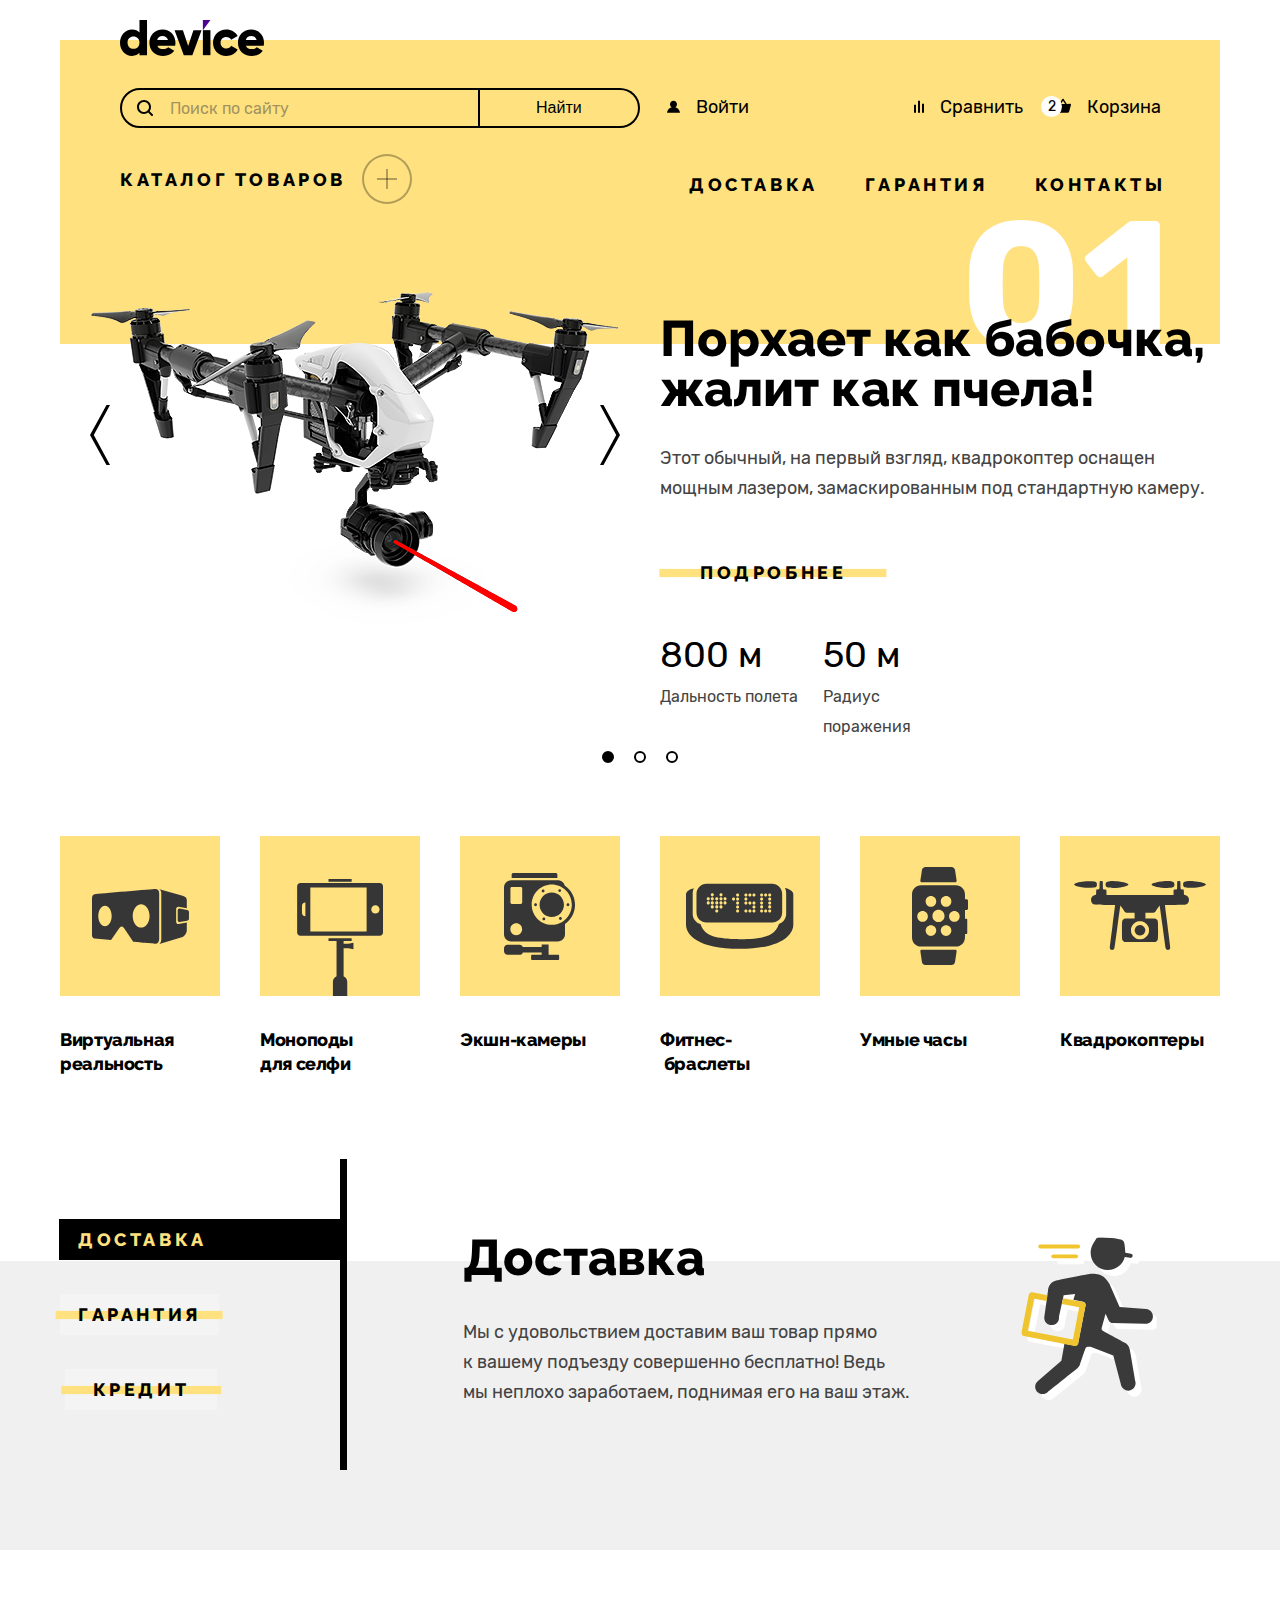
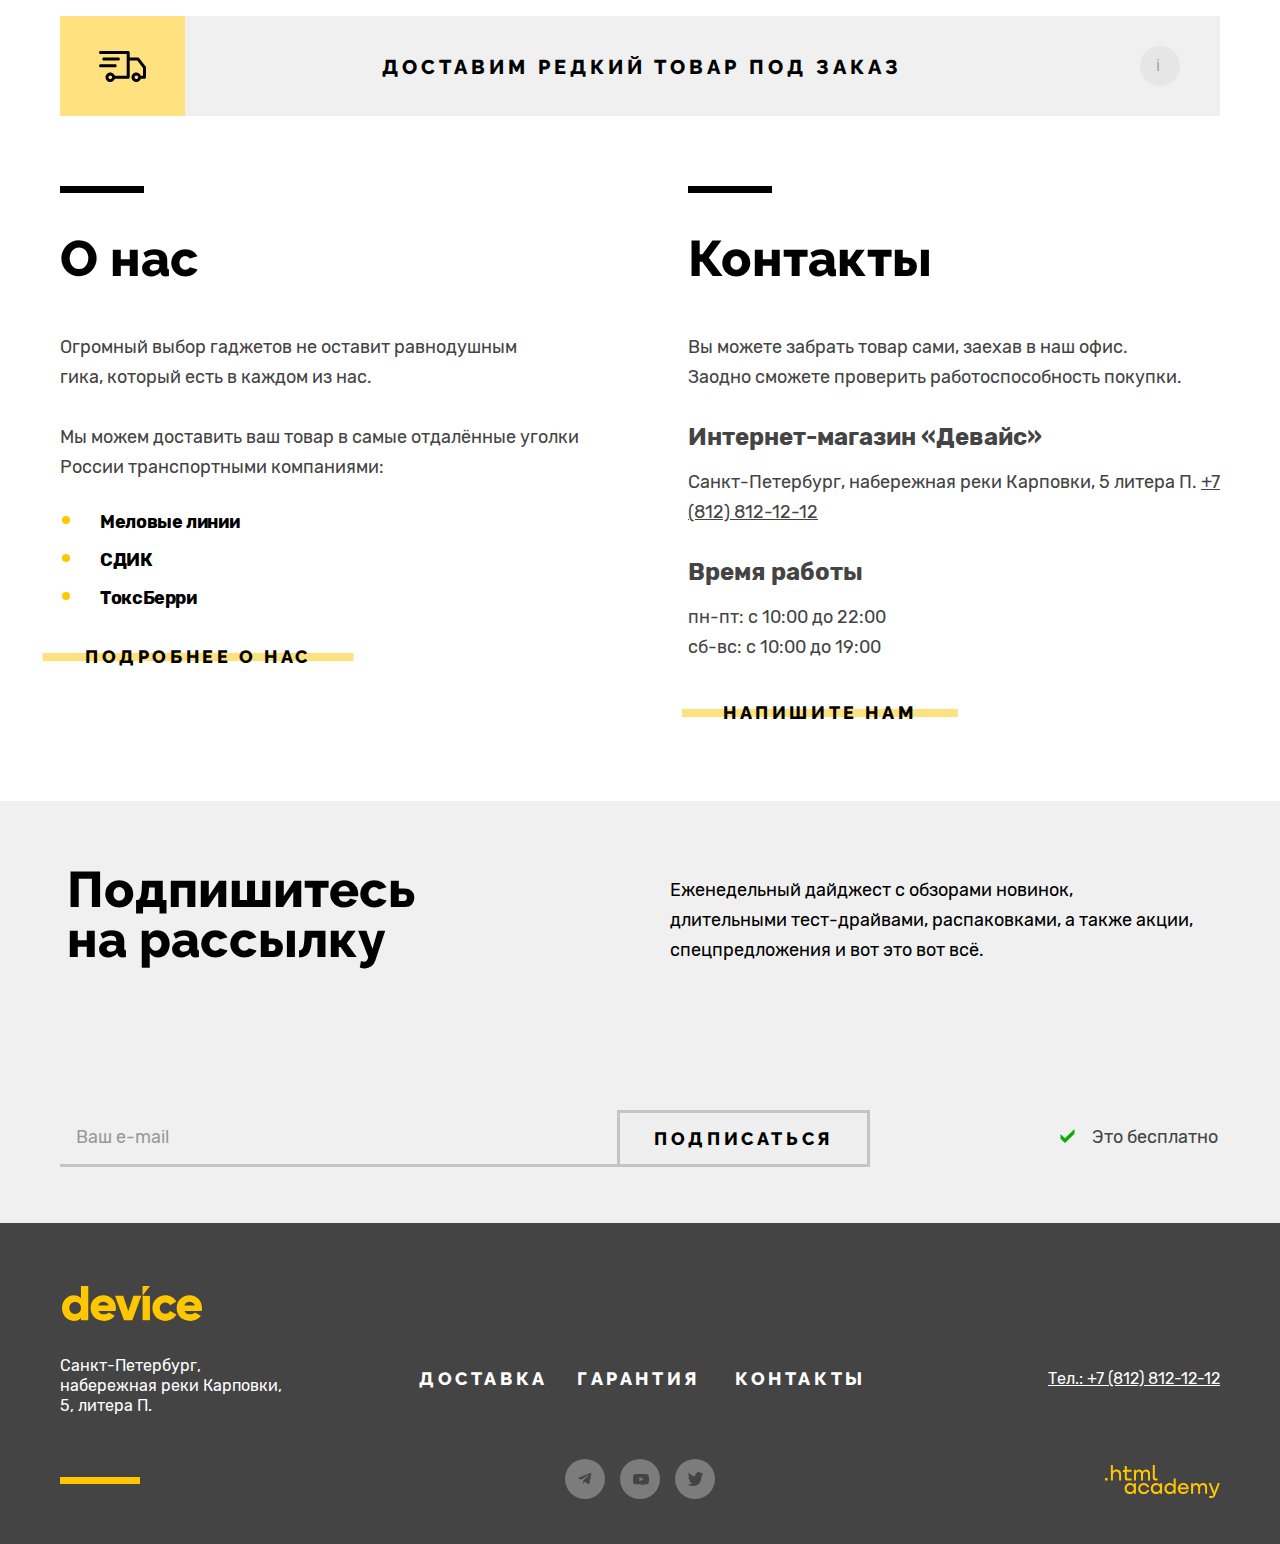
==== commit caa994c2: "Вносит правки" ====
--- a/index.html
+++ b/index.html
@@ -12,17 +12,17 @@
       <div class="header-container">
 
         <a class="href-header" href="index.html">
-          <img src="img/logo.svg" class="logo-img" alt="Переход на главную страницу">
+          <img src="img/logo.svg" class="logo-img" alt="Переход на главную страницу." width="144" height="36">
         </a>
 
         <div class="navigation-user-grid">
           <form class="search-form" action="https://echo.htmlacademy.ru/" method="post">
-            <label class="search-form-label">
+            <label class="search-form-label" tabindex="0">
               <span class="visually-hidden">Поиск по сайту</span>
             <input class="search-field" type="search" name="search" placeholder="Поиск по сайту">
             </label>
             <button class="search-button" type="submit">
-              Найти
+              <span class="search-button-text">Найти</span>
             </button>
           </form>
 
@@ -96,7 +96,7 @@
                     <p>Сумма: 2000 ₽</p>
                   </div>
                     <button class="cart-button button-open-cart" type="button">
-                      <span>Открыть корзину</span>
+                      <span class="button-open-cart-text">Открыть корзину</span>
                     </button>
                 </div>
               </div>
@@ -113,12 +113,22 @@
               <div class="popover-catalog">
                 <div class="popover-catalog-content">
                   <ul class="subcatalog">
-                    <li class="subcatalog-item"><a class="subcatalog-link" href="catalog.html">Виртуальная реальность</a></li>
-                    <li class="subcatalog-item"><a class="subcatalog-link" href="catalog.html">Фитнес-браслеты</a></li>
-                    <li class="subcatalog-item"><a class="subcatalog-link" href="catalog.html">Квадрокоптеры</a></li>
-                    <li class="subcatalog-item"><a class="subcatalog-link" href="catalog.html">Моноподы для селфи</a></li>
-                    <li class="subcatalog-item"><a class="subcatalog-link" href="catalog.html">Умные часы</a></li>
-                    <li class="subcatalog-item"><a class="subcatalog-link" href="catalog.html">Экшн-камеры</a></li>
+                    <li class="subcatalog-item">
+                      <a class="subcatalog-link" href="catalog.html">Виртуальная реальность</a>
+                    </li>
+                    <li class="subcatalog-item">
+                      <a class="subcatalog-link" href="catalog.html">Фитнес-браслеты</a></li>
+                    <li class="subcatalog-item"><a class="subcatalog-link" href="catalog.html">Квадрокоптеры</a>
+                    </li>
+                    <li class="subcatalog-item">
+                      <a class="subcatalog-link" href="catalog.html">Моноподы для селфи</a>
+                    </li>
+                    <li class="subcatalog-item">
+                      <a class="subcatalog-link" href="catalog.html">Умные часы</a>
+                    </li>
+                    <li class="subcatalog-item">
+                      <a class="subcatalog-link" href="catalog.html">Экшн-камеры</a>
+                    </li>
                   </ul>
                 </div>
               </div>
@@ -145,7 +155,7 @@
           <ol class="slider-pagination">
             <li class="slider-pagination-item">
               <div class="slider-pagination-group">
-                <img class="slider-logo" src="img/quadrocopter.png" width="560" height="560" alt="Фото дрона">
+                <img class="slider-logo" src="img/quadrocopter.png" width="560" height="560" alt="Фото дрона.">
                 <div class="slider-description">
                   <h2 class="slider-title">Порхает как бабочка, жалит как пчела!</h2>
                   <p class="device-detail-description">Этот обычный, на первый взгляд, квадрокоптер оснащен мощным
@@ -278,13 +288,19 @@
           <div class="client-info">
             <ul class="client-info-description">
               <li class="client-info-description-item">
-                <button class="tab-service-button tab-service-button-current" type="button">ДОСТАВКА</button>
+                <a href="#" class="tab-service-button tab-service-button-current">
+                  <span class="tab-service-button-current-text">Доставка</span>
+                </a>
               </li>
               <li class="client-info-description-item">
-                <button class="button tab-service-button" type="button">ГАРАНТИЯ</button>
+                <a href="#" class="button tab-service-button">
+                  <span>Гарантия</span>
+                </a>
               </li>
               <li class="client-info-description-item">
-                <button class="button tab-button tab-service-button" type="button">КРЕДИТ</button>
+                <a href="#" class="button tab-button tab-service-button">
+                  <span>Кредит</span>
+                </a>
               </li>
             </ul>
             <div class="client-info-detail logo-delivery">
@@ -322,6 +338,7 @@
             <span class="rare-text">ДОСТАВИМ РЕДКИЙ ТОВАР ПОД ЗАКАЗ</span>
             <span class="rare-i-icon-container">
               <span class="rare-i-round">
+                i
               </span>
             </span>
           </button>
@@ -349,7 +366,7 @@
               <p class="about-us-text">Вы&nbsp;можете забрать товар сами, заехав в&nbsp;наш офис. <br>Заодно сможете проверить работоспособность покупки.</p>
               <h3 class="about-us-info-header">Интернет-магазин «Девайс»</h3>
               <p class="about-us-text">Санкт-Петербург, набережная реки Карповки, 5 литера П.
-                <a class="about-us-text" href="tel:+78128121212">+7 (812) 812-12-12</a>
+                <a class="about-us-text about-us-tel" href="tel:+78128121212">+7 (812) 812-12-12</a>
               </p>
               <h3 class="about-us-info-header">Время работы</h3>
               <p class="about-us-text">пн-пт: с 10:00 до 22:00<br>
@@ -370,8 +387,11 @@
           <div class="mailing-email">
             <span class="visually-hidden">  Подписка</span>
             <form class="mailing-form" action="https://echo.htmlacademy.ru/" method="post">
+              <label class="field-label">
+                <span class="visually-hidden">Подпишитесь на рассылку</span>
               <input class="field" type="email" id="mailing-email-input" name="mailing-email-input"
                 placeholder="Ваш e-mail">
+              </label>
               <button class="button-subscribe" type="submit">
                 <span class="button-subscribe-text">ПОДПИСАТЬСЯ</span>
               </button>
@@ -409,17 +429,26 @@
         <div class="footer-social">
           <h2 class="visually-hidden">Социальные сети</h2>
           <ul class="footer-social-list">
-            <li class="footer-social-item">
+            <li class="footer-social-item" tabindex="0">
               <a class="footer-social-link footer-social-tg" href="https://t.me/htmlacademy">
-                <span class="visually-hidden">Facebook</span></a>
-            </li>
-            <li class="footer-social-item">
-              <a class="footer-social-link footer-social-yt" href="https://www.youtube.com/user/htmlacademyru"><span
-                  class="visually-hidden">Youtube</span></a>
-            </li>
-            <li class="footer-social-item">
-              <a class="footer-social-link footer-social-tw" href="https://twitter.com/htmlacademy_ru"><span
-                  class="visually-hidden">Twitter</span></a>
+                <svg class="footer-social-icon" width="14" height="12" viewBox="0 0 14 12" xmlns="http://www.w3.org/2000/svg">
+                  <path d="M12.4431 0.0735832L0.623071 4.63158C-0.183596 4.95558 -0.178929 5.40558 0.475071 5.60625L3.50974 6.55292L10.5311 2.12292C10.8631 1.92092 11.1664 2.02958 10.9171 2.25092L5.2284 7.38492H5.22707L5.2284 7.38558L5.01907 10.5136C5.32574 10.5136 5.46107 10.3729 5.63307 10.2069L7.10707 8.77358L10.1731 11.0382C10.7384 11.3496 11.1444 11.1896 11.2851 10.5149L13.2977 1.02958C13.5037 0.203583 12.9824 -0.170417 12.4431 0.0735832Z" fill="#444444"/>
+                  </svg>
+                  <span class="visually-hidden">Telegramm</span></a>
+            </li>
+            <li class="footer-social-item" tabindex="0">
+              <a class="footer-social-link" href="https://www.youtube.com/user/htmlacademyru">
+                <svg class="footer-social-icon" width="16" height="11" viewBox="0 0 16 11" xmlns="http://www.w3.org/2000/svg">
+                  <path d="M15.6671 1.67464C15.5765 1.35146 15.4 1.05887 15.1564 0.827973C14.9059 0.589975 14.5989 0.41973 14.2644 0.333306C13.0124 0.00330585 7.99641 0.00330593 7.99641 0.00330593C5.9053 -0.0204856 3.8147 0.0841556 1.73641 0.316639C1.40187 0.409448 1.09545 0.583497 0.844411 0.823306C0.597745 1.06064 0.419078 1.35331 0.325745 1.67397C0.10154 2.8818 -0.00739387 4.1082 0.000411455 5.33664C-0.00758854 6.56397 0.101078 7.78997 0.325745 8.99931C0.417078 9.31864 0.595078 9.60997 0.842411 9.84531C1.08974 10.0806 1.39774 10.2506 1.73641 10.3406C3.00508 10.67 7.99641 10.67 7.99641 10.67C10.0902 10.6938 12.1835 10.5892 14.2644 10.3566C14.5989 10.2702 14.9059 10.1 15.1564 9.86197C15.3999 9.63112 15.5762 9.33849 15.6664 9.01531C15.8965 7.80794 16.0083 6.58103 16.0004 5.35197C16.0177 4.11771 15.906 2.88502 15.6671 1.67397V1.67464ZM6.40174 7.61931V3.05464L10.5751 5.33731L6.40174 7.61931Z" fill="#444444"/>
+                  </svg>
+                  <span class="visually-hidden">Youtube</span></a>
+            </li>
+            <li class="footer-social-item" tabindex="0">
+              <a class="footer-social-link" href="https://twitter.com/htmlacademy_ru">
+                <svg class="footer-social-icon" width="15" height="15" viewBox="0 0 15 15" xmlns="http://www.w3.org/2000/svg">
+                  <path d="M9.7 0.155143C11.2 -0.344857 12.3 0.455143 12.9 1.25514C13.4 1.05514 14 0.855143 14.6 0.655143C14.6 1.45514 14.1 2.05514 13.8 2.25514C14.5 2.45514 15 1.85514 15 1.85514C14.9 2.75514 14.1 3.55514 13.6 3.75514C13.4 10.0551 10.8 14.1551 4.7 14.0551C4.2 14.0551 4.8 14.0551 4.3 14.0551C4 14.0551 0.6 13.6551 0 12.2551C2 12.4551 3.4 11.8551 4.1 11.1551C3.3 10.8551 1.7 10.7551 1.5 8.35514C1.8 8.55514 2 8.65514 2.6 8.55514C1.5 7.75514 0.3 7.05514 0.4 5.05514C0.7 5.35514 1.3 5.55514 1.6 5.45514C1 5.25514 -0.2 2.35514 0.8 0.855143C2.4 2.55514 4.1 4.25514 7.1 4.35514C7.3 2.25514 8.1 0.855143 9.7 0.155143Z" fill="#444444"/>
+                  </svg>
+                  <span class="visually-hidden">Twitter</span></a>
             </li>
           </ul>
         </div>
@@ -429,6 +458,7 @@
         </address>
         <div class="academy-logo">
           <a class="academy-logo-link" href="https://htmlacademy.ru/" aria-label="Логотип академии">
+            <span class="visually-hidden">Логотип академии</span>
             <svg class="academy-logo-image" aria-hidden="true" focusable="false" width="115" height="33"
               viewBox="0 0 115 33" xmlns="http://www.w3.org/2000/svg" role="img" aria-label="Магазин «Девайс».">
               <path
@@ -450,7 +480,6 @@
           <form class="auth-form" action="https://echo.htmlacademy.ru/" method="post">
             <p class="field-group field-group-name">
               <label class="modal-label" for="auth-name">Ваше имя:</label>
-              <span class="your-name">Добавьте имя</span>
               <input class="modal-form-field" type="text" id="auth-name" name="auth-name" placeholder="Введите имя">
             </p>
             <p class="field-group field-group-email">
--- a/css/style.css
+++ b/css/style.css
@@ -41,11 +41,11 @@
 }
 
 body {
-  margin: 0;
+  margin: 0 auto;
   display: flex;
   flex-direction: column;
   min-height: 100%;
-  min-width: 1440px;
+  min-width: 1160px;
   font-family: "Rubik", sans-serif;
   font-size: 16px;
   line-height: 24px;
@@ -65,7 +65,7 @@
 }
 
 .button {
-  font-family: 'Raleway';
+  font-family: "Raleway", sans-serif;
   font-style: normal;
   font-weight: 800;
   font-size: 18px;
@@ -111,6 +111,11 @@
   outline-offset: 2px;
 }
 
+.button:focus {
+  outline: 2px solid #af4fff;
+  outline-offset: 2px;
+}
+
 .button:disabled {
   opacity: 0.3;
   pointer-events: none;
@@ -136,12 +141,20 @@
   position: relative;
 }
 
+.catalog-header {
+  color: #000000;
+  width: 1160px;
+  margin: 40px auto 0 auto;
+  background-color: #ffe17f;
+}
+
 .header::before {
   position: absolute;
   content: "";
   width: 1160px;
   min-height: 190px;
   background-color: #ffe17f;
+  background-size: cover;
   top: 40px;
   left: 0;
   z-index: -100;
@@ -149,13 +162,18 @@
 }
 
 .header-container {
+  display: grid;
   color: #000000;
   width: 1040px;
   min-height: 166px;
   margin-top: 20px;
   margin-left: auto;
   margin-right: auto;
-
+}
+
+.catalog-href-header {
+  position: absolute;
+  margin: -20px 0 0 60px;
 }
 
 .href-header {
@@ -164,6 +182,19 @@
   min-height: 36px;
   width: 149px;
   position: relative;
+}
+
+.catalog-href-header:hover {
+  opacity: 0.6;
+}
+
+.catalog-href-header:active {
+  opacity: 0.3;
+}
+
+.catalog-href-header:focus-visible {
+  outline: 2px solid #af4fff;
+  outline-offset: 0;
 }
 
 .nav-logo {
@@ -207,6 +238,7 @@
   display: grid;
   grid-template-columns: 293px 1fr;
   column-gap: 276px;
+  background-color: #ffe17f;
 }
 
 .navigation-list {
@@ -218,6 +250,25 @@
   width: 100%;
   align-items: start;
   position: relative;
+}
+
+.catalog-navigation-list {
+  display: flex;
+  gap: 21px;
+  list-style-type: none;
+  margin: 13px 0 0 0;
+  padding: 0;
+  width: 100%;
+  align-items: start;
+  position: relative;
+}
+
+.catalog-navigation-list-second-menu {
+  display: grid;
+  grid-template-columns: repeat( 3, 1fr);
+  gap: 20px 47px;
+  align-items: start;
+  z-index: 99;
 }
 
 .page-navigation-list {
@@ -291,7 +342,7 @@
   width: 520px;
   display: grid;
   grid-template-columns: 360px 160px;
-  grid-gap: 0
+  grid-gap: 0;
 }
 
 .search-field {
@@ -315,9 +366,11 @@
   background-position: center left 15px;
 }
 
-.search-field:focus-visible {
+.search-form-label:focus-visible {
+  content: "";
   outline: 2px solid #af4fff;
   outline-offset: 2px;
+  width: 100%;
 }
 
 .search-field:disabled,
@@ -331,35 +384,42 @@
 }
 
 .search-button {
-  margin: 0;
-  padding: 7px 10px;
-  display: flex;
-  justify-content: center;
+  position: relative;
+  display: flex;
+  align-items: center;
+  height: 40px;
+  line-height: 16px;
+  font-size: 16px;
+  border-top-right-radius: 50px;
+  border-bottom-right-radius: 50px;
+  border: 2px solid #000000;
+  border-left: 0;
   background-color: transparent;
-  border: 2px solid #000000;
-  border-left: none;
-  border-radius: 0 50px 50px 0;
-  min-height: 40px;
-  width: auto;
-  color: #000000;
-  font: inherit;
+  padding: 10px 56px;
+  margin: 0;
+  box-sizing: border-box;
   cursor: pointer;
+  flex-wrap: wrap;
+}
+
+.search-button:focus-visible::after {
+  position: absolute;
+  content: '';
+  display: block;
+  width: 165.656px;
+  height: 44px;
+  top: 2px;
+  left: 2px;
+  border: 2px solid #af4fff;
 }
 
 .search-button:hover {
   background-color: #000000;
-  border: 2px solid #000000;
   color: #ffffff;
 }
 
-.search-button:active {
-  background-color: #000000;
-  border: 3px solid #000000;
+.search-button:active .search-button-text {
   color: #ffffff;
-}
-
-.search-button:active p {
-  color: #ffffff;
   opacity: 0.3;
 }
 
@@ -367,9 +427,15 @@
   opacity: 0.3;
 }
 
-.search-button:focus-visible {
-  outline: 2px solid #af4fff;
-  outline-offset: 2px;
+.search-button:focus-visible::after {
+  position: absolute;
+  content: '';
+  display: block;
+  width: 165.656px;
+  height: 44px;
+  top: -6px;
+  left: -6px;
+  border: 2px solid #af4fff;
 }
 
 .account-link {
@@ -388,12 +454,17 @@
 }
 
 .subcatalog-link {
-  font-family: 'Rubik';
+  font-family: "Rubik", sans-serif;
   font-style: normal;
   font-weight: 400;
   font-size: 16px;
   line-height: 18px;
   color: #000000;
+}
+
+.subcatalog-link:focus-visible {
+  outline: 2px solid #af4fff;
+  outline-offset: 2px;
 }
 
 .account-link-logout {
@@ -451,6 +522,15 @@
   position: relative;
 }
 
+.navigation-link-subcatalog:hover {
+  opacity: 1;
+  color:#000000;
+}
+
+.catalog-subcatalog {
+  margin: 0 0 10px 0;
+}
+
 .navigation-link-icon {
   position: relative;
   margin-left: 16px;
@@ -462,6 +542,10 @@
   display: flex;
   align-items: center;
   justify-content: center;
+}
+
+.navigation-link-icon:hover {
+  border: 2px solid #000000;
 }
 
 .navigation-link-icon::before,
@@ -529,11 +613,8 @@
   outline-offset: 1px;
 }
 
-@supports not selector(:focus-visible) {
-  .slider-button:focus {
-    outline: 1px solid #af4fff;
-    outline-offset: 1px;
-  }
+.slider-button:disabled {
+  opacity: 0.2;
 }
 
 /*--сладйер-пагинация--*/
@@ -555,14 +636,17 @@
 }
 
 .slider-pagination-bullets-button {
+  position: relative;
   width: 12px;
   height: 12px;
   margin: 0;
   padding: 0;
+  border-radius: 50%;
+  border: 2px solid #000000;
   background-color: #ffffff;
-  border: 1px solid #000000;
-  border-radius: 50%;
   cursor: pointer;
+  transition: 0.3s;
+  outline: none;
 }
 
 .slider-pagination-bullets-button-current {
@@ -577,16 +661,20 @@
   opacity: 0.3;
 }
 
-.slider-pagination-bullets-button:focus-visible {
-  outline: 1px solid #af4fff;
-  outline-offset: 1px;
-}
-
-@supports not selector(:focus-visible) {
-  .slider-pagination-bullets-button::focus {
-    outline: 1px solid #af4fff;
-    outline-offset: 1px;
-  }
+.slider-pagination-bullets-button:focus::after {
+  content: '';
+  position: absolute;
+  display: block;
+  top: -6px;
+  left: -6px;
+  width: 20px;
+  height: 20px;
+  border: 2px solid #af4fff;
+}
+
+
+.slider-pagination-bullets-button:disabled {
+  opacity: 0.2;
 }
 
 /*--- слайды с картинками и описанием 01 02 03 ---*/
@@ -682,7 +770,6 @@
 
 .abilities-container {
   margin-top: 47px;
-
 }
 
 .abilities-header {
@@ -784,7 +871,7 @@
   opacity: 0.3;
 }
 
-.products-link:focus {
+.product-link:focus {
   outline: 2px solid #af4fff;
   outline-offset: 4px;
 }
@@ -811,6 +898,12 @@
 .client-info {
   display: grid;
   grid-template-columns: 287px 873px;
+  font-family: "Raleway", sans-serif;
+  font-size: 50px;
+  line-height: 50px;
+  width: 448px;
+  margin: 0;
+  padding: 0;
 }
 
 .client-info-description {
@@ -830,7 +923,7 @@
 .tab-service-button {
   position: relative;
   min-width: 152px;
-  font-family: 'Raleway';
+  font-family: "Raleway";
   font-style: normal;
   font-weight: 800;
   font-size: 18px;
@@ -866,6 +959,22 @@
   margin-right: 20px;
 }
 
+.tab-service-button-current-text:active {
+  color: #ffe17f;
+  margin-left: 35px;
+}
+
+.tab-service-button-current-text:hover {
+  color: #ffe17f;
+  margin-left: 35px;
+}
+
+.tab-service-button-current:focus {
+  outline: 2px solid #af4fff;
+  outline-offset: 0;
+  width: 100%;
+}
+
 .tab-service-button-current::after {
   content: "";
   opacity: 1;
@@ -922,16 +1031,6 @@
   margin: 0 0 34px 0;
   padding: 0;
 }
-
-.client-info {
-  font-family: "Raleway", sans-serif;
-  font-size: 50px;
-  line-height: 50px;
-  width: 448px;
-  margin: 0;
-  padding: 0;
-}
-
 
 .client-info-detail-description {
   font-family: "Rubik", sans-serif;
@@ -964,8 +1063,15 @@
 
 .rare-product-button {
   content: "";
-  margin: 35px 85px 34px 40px;
+  margin: 0 auto;
   cursor: pointer;
+  width: 100%;
+  min-height: 100px;
+  background-color: #f0f0f0;
+  padding: 0;
+  border: none;
+  display: flex;
+  text-decoration: none;
 }
 
 .rare-text {
@@ -984,13 +1090,14 @@
   color: #000000;
 }
 
-.rare-i-round::after {
-  content: "";
+.rare-i-round {
   width: 40px;
   height: 40px;
-  margin: 30px 30px 30px 43px;
+  font-size: 16px;
+  padding-right: 4px;
+  margin: 30px 32px 30px 43px;
   background-color: rgba(220, 220, 220, 0.5);
-  background-image: url("../img/i-round.svg");
+  color: #a1a1a1;
   border-radius: 50%;
   border: none;
   background-repeat: no-repeat;
@@ -1000,15 +1107,8 @@
   align-items: center;
 }
 
-.rare-product-button {
-  width: 100%;
-  min-height: 100px;
-  background-color: #f0f0f0;
-  margin: 0;
-  padding: 0;
-  border: none;
-  display: flex;
-  text-decoration: none;
+.rare-i-round:hover {
+  color:#000000;
 }
 
 .rare-product-button:hover .rare-product-logo {
@@ -1016,11 +1116,6 @@
   opacity: 1;
 }
 
-.rare-product-button:hover .rare-i-icon {
-  color: #000000;
-  opacity: 1;
-}
-
 .rare-product-button:active {
   opacity: 0.3;
 }
@@ -1030,11 +1125,8 @@
   outline-offset: 0;
 }
 
-@supports not selector(:focus-visible) {
-  .rare-product-button:focus {
-    outline: 2px solid #af4fff;
-    outline-offset: 0;
-  }
+.rare-product-button:disabled {
+  opacity: 0.2;
 }
 
 .rare-product-text {
@@ -1058,7 +1150,7 @@
 
 .about-us-info-header {
   margin: 0 0 15px 0;
-  font-family: 'Rubik';
+  font-family: "Rubik";
   font-style: normal;
   font-weight: 700;
   font-size: 24px;
@@ -1073,6 +1165,15 @@
   line-height: 30px;
   color: #444444;
   margin: 0 0 30px 0;
+}
+
+.about-us-tel:hover {
+  opacity: 0.3;
+}
+
+.about-us-tel:focus {
+  outline: 2px solid #af4fff;
+  outline-offset: 2px;
 }
 
 .about-us {
@@ -1173,7 +1274,7 @@
 }
 
 .mailing-text {
-  font-family: 'Rubik';
+  font-family: "Rubik", sans-serif;
   font-style: normal;
   font-weight: 400;
   font-size: 18px;
@@ -1194,6 +1295,10 @@
   display: grid;
   grid-template-columns: 557px 253px;
   grid-gap: 0;
+}
+
+.field-label {
+  display: grid;
 }
 
 .field {
@@ -1215,15 +1320,16 @@
   color: #444444;
 }
 
-.field:focus {
-  outline: none;
-  background-color: #dcdcdc;
-}
-
 .field:disabled,
 .field:disabled:hover {
   opacity: 0.5;
 }
+
+.field:focus {
+  background-color:#dcdcdc;
+  outline: #dcdcdc;
+}
+
 
 .field:focus:invalid {
   border-color: #ff3d3d;
@@ -1262,7 +1368,7 @@
   color: #ffffff;
 }
 
-.button-subscribe:active p {
+.button-subscribe:active .button-subscribe-text {
   color: #ffffff;
   opacity: 0.3;
 }
@@ -1283,7 +1389,7 @@
   line-height: 30px;
   color: #444444;
   width: 160px;
-  margin-bottom: 10px
+  margin-bottom: 10px;
 }
 
 .ok {
@@ -1370,10 +1476,9 @@
   display: block;
   min-width: 115px;
   min-height: 33px;
-  margin-left: 55px;
+  margin-left: 90px;
+  margin-top: 35px;
   margin-right: 0;
-  padding-left: 35px;
-  padding-top: 30px;
 }
 
 .academy-logo-image {
@@ -1391,8 +1496,8 @@
 }
 
 .academy-logo-link:focus-visible {
-  outline: 1px solid #af4fff;
-  outline-offset: -2px;
+  outline: 2px solid #af4fff;
+  outline-offset: 2px;
 }
 
 .page-footer h2 {
@@ -1443,7 +1548,7 @@
 
 /* адрес */
 .about-text {
-  font-family: 'Rubik';
+  font-family: "Rubik";
   font-style: normal;
   font-weight: 400;
   font-size: 16px;
@@ -1497,7 +1602,6 @@
 
 .footer-info-link:focus-visible {
   outline: 2px solid #af4fff;
-  outline-offset: -14px;
 }
 
 /* телефон */
@@ -1532,13 +1636,6 @@
   outline-offset: 2px;
 }
 
-@supports not selector(:focus-visible) {
-  .footer-telephone-address-phone:focus {
-    outline: 2px solid #af4fff;
-    outline-offset: 2px;
-  }
-}
-
 .footer-social {
   grid-column: 2 / 3;
   grid-row: -1 / -2;
@@ -1561,6 +1658,7 @@
 }
 
 .footer-social-item {
+  display: flex;
   width: 40px;
   height: 40px;
   margin-right: 15px;
@@ -1568,51 +1666,39 @@
 }
 
 .footer-social-link {
-  display: block;
+  display: flex;
   background-color: rgba(255, 255, 255, 0.3);
   border-radius: 50%;
   border: none;
   background-repeat: no-repeat;
   background-position: center;
   background-size: 16px 16px;
-}
-
-.footer-social-link:hover {
-  background-color: #ffc700;
-}
-
-.footer-social-link:active {
-  background-color: #ffc700;
-}
-
-.footer-social-link:focus-visible {
-  outline: 2px solid #af4fff;
-  outline-offset: 2px;
-}
-
-@supports not selector(:focus-visible) {
-  .footer-social-link:focus {
-    outline: 2px solid #af4fff;
-    outline-offset: 2px;
-  }
-}
-
-.footer-social-tg {
-  background-image: url("../img/telegramm.svg");
-}
-
-.footer-social-yt {
-  background-image: url("../img/youtube.svg");
-}
-
-.footer-social-tw {
-  background-image: url("../img/twitter.svg");
-}
-
-.footer-social a {
+  align-items: center;
   color: inherit;
   width: 40px;
   height: 40px;
+}
+
+path:active {
+  fill: #c7a014;
+}
+
+.footer-social-icon {
+  align-items: center;
+  margin-left: 13px;
+}
+
+.footer-social-link:hover {
+  background-color: #ffc700;
+}
+
+.footer-social-link:active {
+  background-color: #ffc700;
+}
+
+.footer-social-item:focus-visible {
+  outline: 2px solid #af4fff;
+  outline-offset: 2px;
 }
 
 .main-container {
@@ -1644,7 +1730,7 @@
   width: 1040px;
   min-height: 86px;
   margin: 0 auto;
-  padding: 55px 0 0 0;
+  padding: 35px 0 0 0;
 }
 
 .inner-header-title {
@@ -1672,7 +1758,6 @@
 
 .breadcrumbs-item {
   position: relative;
-  margin-right: 36px;
   list-style-type: none;
   margin: 0 36px 10px 0;
 }
@@ -1752,7 +1837,7 @@
 }
 
 .sort-item {
-  font-family: 'Raleway';
+  font-family: "Raleway", sans-serif;
   font-style: normal;
   font-weight: 800;
   font-size: 16px;
@@ -1790,7 +1875,7 @@
 
 /* форма с фильтрами - левая колонка каталога*/
 .catalog-filter {
-  margin-top: 33px;
+  margin-top: 32px;
 }
 
 /* стоимость, Цвет Bluetooth*/
@@ -1814,7 +1899,6 @@
   padding-top: 12px;
   padding-bottom: 20px;
   border-top: 2px solid #000000;
-
 }
 
 /* ползунок стоимости*/
@@ -1845,6 +1929,19 @@
   cursor: pointer;
 }
 
+.range-toggle:focus-visible {
+  outline: none;
+}
+
+.range-toggle::after {
+  content: "";
+  position: absolute;
+  width: 18px;
+  height: 18px;
+  left: -2px;
+  top: -2px;
+}
+
 .range-toggle:hover {
   background-color: #ececec;
 }
@@ -1854,8 +1951,15 @@
   opacity: 1;
 }
 
-.range-toggle:focus-visible {
-  outline: 1px solid #af4fff;
+.range-toggle:focus-visible::after {
+  position: absolute;
+  content: "";
+  width: 18px;
+  height: 18px;
+  top: 50%;
+  left: 50%;
+  transform: translate(-50%, -50%);
+  outline: 2px solid #af4fff;
   outline-offset: 2px;
 }
 
@@ -1876,13 +1980,19 @@
 .range-wrapper-label {
   display: flex;
   justify-content: start;
-  margin-right: 45px;
+  margin-right: 40px;
+  margin-top: -5px;
   font-family: "Rubik", sans-serif;
   font-style: normal;
   font-weight: 400;
   font-size: 14px;
   line-height: 20px;
-  opacity: 0.3;
+  color: #a8a8a8;
+}
+
+.range-wrapper-label:focus {
+  outline: 1px solid #af4fff;
+  outline-offset: 2px;
 }
 
 .range-wrapper-inputs {
@@ -1898,6 +2008,12 @@
   background-color: transparent;
   border: none;
   appearance: textfield;
+  color: #a8a8a8;
+}
+
+.range-input:focus {
+  outline: 1px solid #af4fff;
+  outline-offset: 2px;
 }
 
 .range-input::-webkit-outer-spin-button,
@@ -1907,11 +2023,16 @@
   color:#000000;
 }
 
-/* сontrol */
+ /* сontrol */
 .control {
   position: relative;
   display: block;
   padding-left: 36px;
+  font-family: "Rubik", sans-serif;
+  font-weight: 400;
+  font-size: 16px;
+  line-height: 20px;
+  margin-top: 1px;
 }
 
 .control-label {
@@ -1926,7 +2047,6 @@
 /* mark */
 .control-mark {
   position: absolute;
-  top: 2px;
   left: 0;
   width: 20px;
   height: 20px;
@@ -1934,7 +2054,6 @@
   cursor: pointer;
 }
 
-
 .control:hover .control-mark {
   opacity: 0.6;
 }
@@ -1947,9 +2066,16 @@
   opacity: 0.1;
 }
 
-.control-input:focus-visible + .control-mark {
-  outline: 2px solid #af4fff;
-  outline-offset: 0;
+.control-input:focus-visible + .control-mark::after {
+  content: "";
+  position: absolute;
+  top: 50%;
+  left: 50%;
+  transform: translate(-50%, -50%);
+  width: 20px;
+  height: 20px;
+  outline: 2px solid #af4fff;
+  outline-offset: 2px;
 }
 
 .control-input[type="checkbox"]:checked + .control-mark,
@@ -2037,23 +2163,9 @@
   background-position: right;
 }
 
-@supports not selector(:focus-visible) {
-  .select-control:focus {
-    outline: 2px solid #af4fff;
-    outline-offset: 0;
-  }
-}
-
 /* чекбоксы */
 .filter-group-list {
   list-style-type: none;
-}
-
-.control {
-  font-family: "Rubik", sans-serif;
-  font-weight: 400;
-  font-size: 16px;
-  line-height: 20px;
 }
 
 /* правая колонка каталога */
@@ -2100,7 +2212,7 @@
 
 .product-card-image {
   display: flex;
-  margin: 0 0 17px 0;
+  margin: 0 0 16px 0;
   position: relative;
 }
 
@@ -2208,7 +2320,6 @@
 
 .new {
   position: relative;
-
 }
 
 .new::before {
@@ -2264,14 +2375,6 @@
   border: 3px solid #e5e5e5;
 }
 
-@supports not selector(:focus-visible) {
-  .pagination-show-more:focus {
-    outline: 2px solid #af4fff;
-    outline-offset: 2px;
-    border: 3px solid #e5e5e5;
-  }
-}
-
 /* Пагинация вперед-назад*/
 .pagination {
   color: #444444;
@@ -2279,7 +2382,7 @@
   text-transform: uppercase;
   list-style-type: none;
   display: grid;
-  grid-template-columns: 130px 155px 130px;
+  grid-template-columns: 150px 170px 150px;
   gap: 144px;
   width: 760px;
   min-height: 71px;
@@ -2290,11 +2393,11 @@
 
 .pagination-digits {
   list-style-type: none;
-  display: grid;
-  grid-template-columns: repeat(auto-fill, 40px);
-  min-width: 200px;
+  display: flex;
+  flex-wrap: wrap;
+  min-width: 240px;
   min-height: 71px;
-  margin: 0;
+  margin: 2px 0 0 -19px;
   padding: 0;
   align-items: center;
 }
@@ -2307,7 +2410,7 @@
   letter-spacing: 0.2em;
   margin: 0 auto;
   opacity: 0.3;
-  padding: 13px;
+  padding: 25px 0 0 12px;
   cursor: pointer;
 }
 
@@ -2317,7 +2420,7 @@
   font-size: 18px;
   line-height: 21px;
   letter-spacing: 0.2em;
-  padding: 5px 0 0 70px;
+  padding: 25px 0 0 35px;
 }
 
 .pagination-link {
@@ -2340,15 +2443,17 @@
 .pagination a {
   color: #444444;
   text-decoration: none;
+  width: 100%;
+  height: 100%;
 }
 
 .pagination-current .pagination-link {
-  opacity: 0.6;
+  color: #c7c7c7;
 }
 
 .pagination .device-detail-description,
 .pagination-disabled .pagination-link {
-  opacity: 0.3;
+  color: #c7c7c7;
 }
 
 .pagination-next .pagination-link {
@@ -2358,6 +2463,7 @@
 .pagination-prev:not(:disabled):hover,
 .pagination-next:not(:disabled):hover,
 .pagination-link:not(:disabled):hover {
+  color: #000000;
   background-color: #dcdcdc;
 }
 
@@ -2365,15 +2471,13 @@
 .pagination-next:active,
 .pagination-link:active {
   background-color: #dcdcdc;
-  color: #000000;
-  opacity: 0.3;
+  color: #9a9a9a;
 }
 
 .pagination-prev:focus-visible,
 .pagination-next:focus-visible,
 .pagination-link:focus-visible {
   outline: 2px solid #af4fff;
-  outline-offset: 0;
 }
 
 /* ----------- Поповеры------------*/
@@ -2450,15 +2554,15 @@
 
 .popover {
   position: absolute;  /* для navigation-corf - position: relative*/
-  top: 20px;
-  right: -100px;
-  z-index: 1;
+  top: 36px;
+  right: -75px;
+  z-index: 100;
   box-sizing: border-box;
   width: 320px;
+  min-height: 301px;
   font-family: "Rubik", sans-serif;
   color: #ffffff;
   background-color: #000000;
-  min-height: 307px;
   display: none;
 }
 
@@ -2535,9 +2639,9 @@
 }
 
 .cart-item .bascket-button {
-  grid-row: 1 / 2;
-  grid-column: -1 / -2;
-  color: #fffFFF;
+  margin-bottom: 30px;
+  margin-left: 15px;
+  color: #ffffff;
   background-color: #000000;
 }
 
@@ -2556,7 +2660,7 @@
   font-weight: 400;
   font-size: 16px;
   line-height: 20px;
-  padding: 0 20px;
+  padding: 0 20px 0 20px;
 }
 
 .button-open-cart {
@@ -2571,7 +2675,7 @@
   width: 280px;
   min-height: 50px;
   border: none;
-  margin: 20px
+  margin: 10px 20px 20px 20px;
 }
 
 .button-open-cart:hover {
@@ -2579,13 +2683,12 @@
   color: #000000;
 }
 
-.button-open-cart:active {
-  background-color: #ffe17f;
-  opacity: 0.3
-}
-
-.button-open-cart:active span {
-  opacity: 0.3
+.button-open-cart:active .button-open-cart-text {
+  opacity: 0.3;
+}
+
+.button-open-cart:disabled .button-open-cart-text {
+  opacity: 0.6;
 }
 
 .button-open-cart:disabled {
@@ -2595,13 +2698,6 @@
 .button-open-cart:focus-visible {
   outline: 2px solid #af4fff;
   outline-offset: 2px;
-}
-
-@supports not selector(:focus-visible) {
-  .button-open-cart:focus {
-    outline: 2px solid #af4fff;
-    outline-offset: 2px;
-  }
 }
 
 .cart-link:hover {
@@ -2615,13 +2711,6 @@
 .cart-link:focus-visible {
   outline: 2px solid #af4fff;
   outline-offset: -20px;
-}
-
-@supports not selector(:focus-visible) {
-  .cart-link:focus {
-    outline: 2px solid #af4fff;
-    outline-offset: -20px;
-  }
 }
 
 .cart-item-button {
@@ -2645,11 +2734,8 @@
   outline-offset: 0;
 }
 
-@supports not selector(:focus-visible) {
-  .cart-item-button:focus {
-    outline: 2px solid #af4fff;
-    outline-offset: 0;
-  }
+.cart-item-button:disabled {
+  opacity: 0.2;
 }
 
 /* модальное окно*/
@@ -2677,7 +2763,8 @@
 }
 
 .modal-auth {
-  width: 960px;
+  width: 920px;
+  height: 568px;
 }
 
 .modal-content {
@@ -2706,10 +2793,34 @@
   cursor: pointer;
 }
 
+.modal-close-button:hover {
+  color:#000000;
+  opacity: 0.6;
+  cursor: pointer;
+}
+
+.modal-close-button:active {
+  color:#000000;
+  opacity: 0.3;
+  cursor: pointer;
+}
+
+.modal-close-button:focus {
+  outline: 2px solid #af4fff;
+  outline-offset: 0;
+  cursor: pointer;
+}
+
+.modal-close-button:disabled {
+  color:#000000;
+  opacity: 0.2;
+  cursor: pointer;
+}
+
 .modal-title {
   position: relative;
   margin: 0;
-  margin-bottom: 42px;
+  margin-bottom: 43px;
   font-family: "Raleway", sans-serif;
   font-style: normal;
   font-weight: 800;
@@ -2732,7 +2843,8 @@
   font-size: 18px;
   line-height: 20px;
   color: #000000;
-  margin-bottom: 9px;
+  margin-bottom: 6px;
+  margin-left: 0;
   min-height: 26px;
 }
 
@@ -2743,7 +2855,6 @@
   margin-bottom: 9px;
   display: inline-block;
   align-self: flex-start;
-
 }
 
 .tooltip-toggle {
@@ -2766,6 +2877,11 @@
 
 .tooltip-toggle:hover .tooltip-icon {
   color: #af7842;
+}
+
+.tooltip-toggle:focus {
+  outline: 2px solid #af4fff;
+  outline-offset: 0;
 }
 
 .tooltip-text {
@@ -2853,7 +2969,11 @@
   height: 60px;
   width: auto;
   color: #000000;
-
+}
+
+.modal-form-field:focus {
+  outline: 2px solid #af4fff;
+  outline-offset: 0;
 }
 
 .field-group-name .modal-form-field {
@@ -2876,7 +2996,7 @@
   font-weight: 400;
   font-size: 14px;
   line-height: 20px;
-  color: black;
+  color: #000000;
 }
 
 .modal-quantity-counter {
@@ -2885,13 +3005,17 @@
   grid-template-rows: 60px;
 }
 
+.modal-quantity-counter:invalid {
+  border: #ff3d3d solid 2px;
+}
+
 .modal-quantity-field,
 .modal-quantity-button {
   padding: 0;
   margin: 0;
   width: 60px;
   height: 60px;
-  background-color: rgba(240, 240, 240, 0.9);
+  background-color: #f0f0f0e6;
   border: none;
   text-align: center;
   font-family: "Rubik", sans-serif;
@@ -2900,6 +3024,25 @@
   font-size: 16px;
   line-height: 20px;
 }
+
+.modal-quantity-button:hover {
+  opacity: 0.6;
+}
+
+.modal-quantity-button:active {
+  opacity: 0.3;
+}
+
+.modal-quantity-button:focus {
+  outline: 2px solid #af4fff;
+  outline-offset: 0;
+}
+
+.modal-quantity-field:focus {
+  outline: 2px solid #af4fff;
+  outline-offset: 0;
+}
+
 
 .modal-form-field:hover {
   background-color: #dcdcdc;
